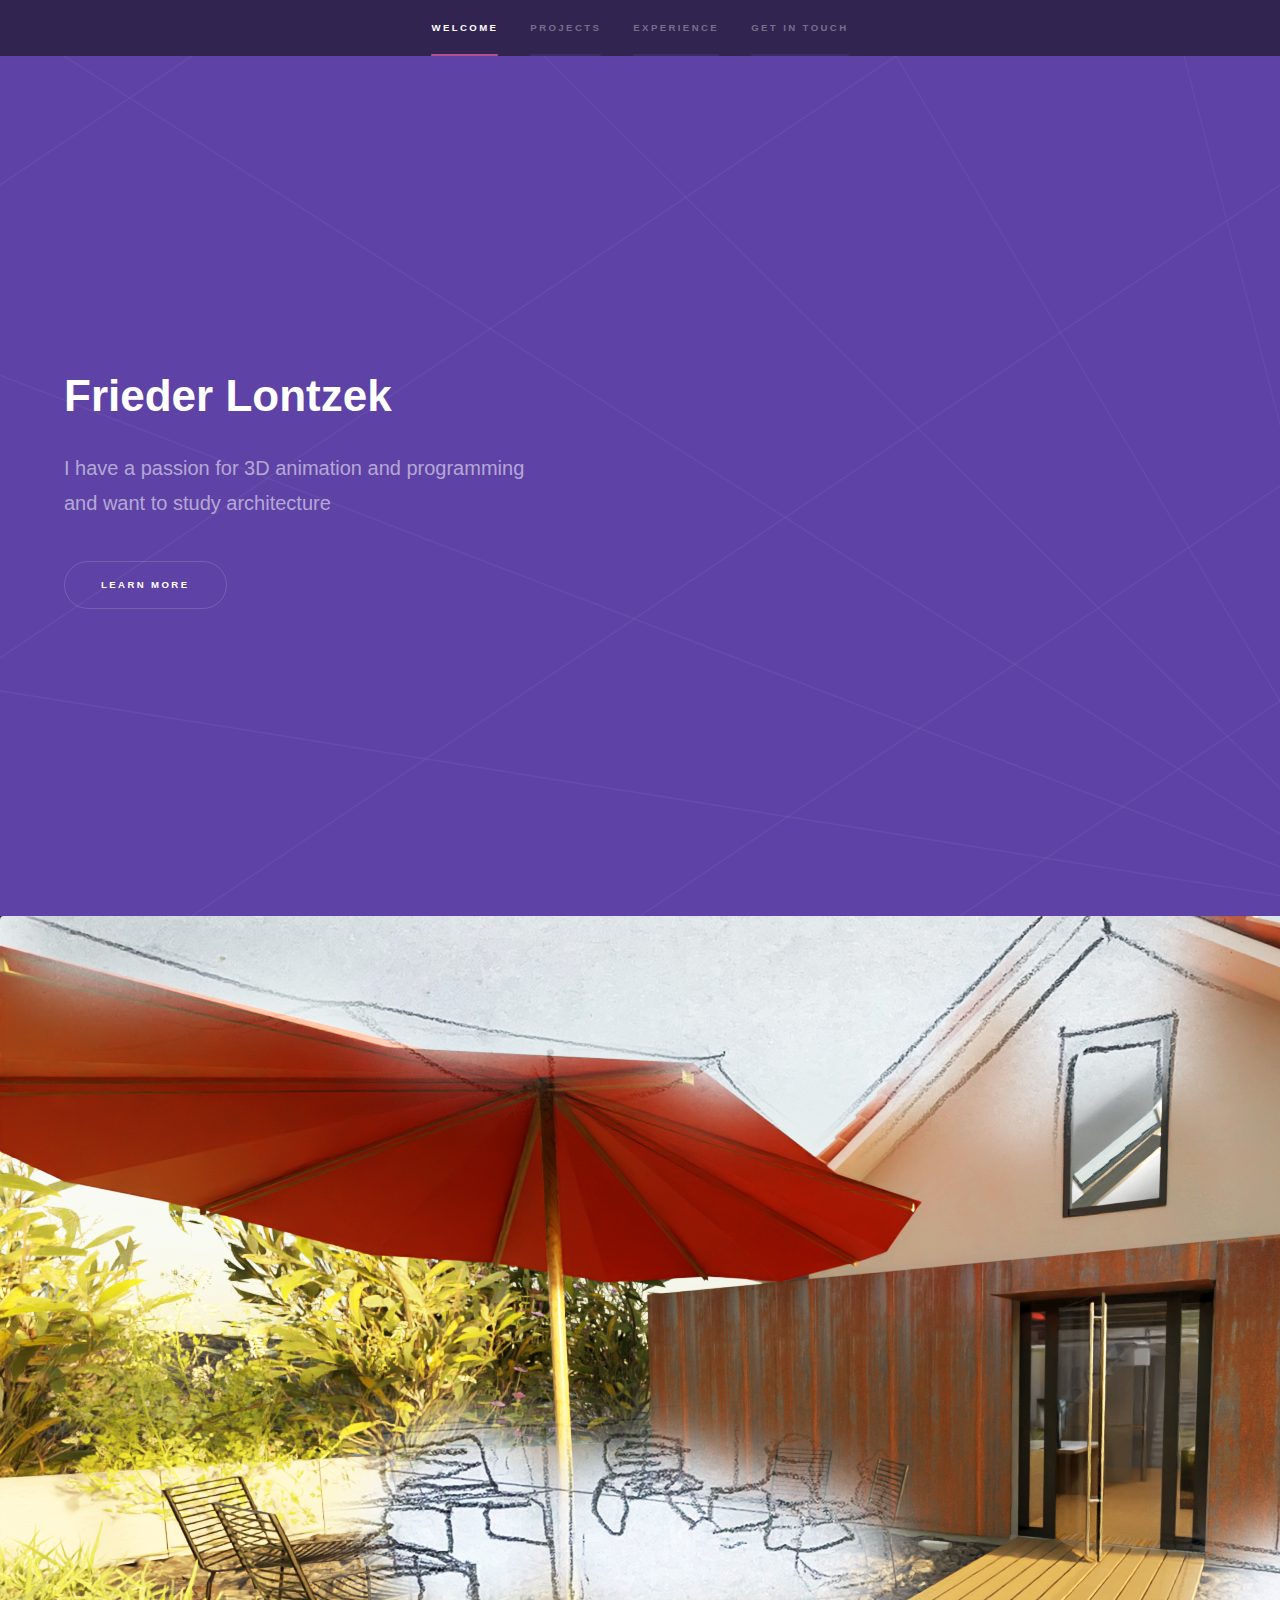
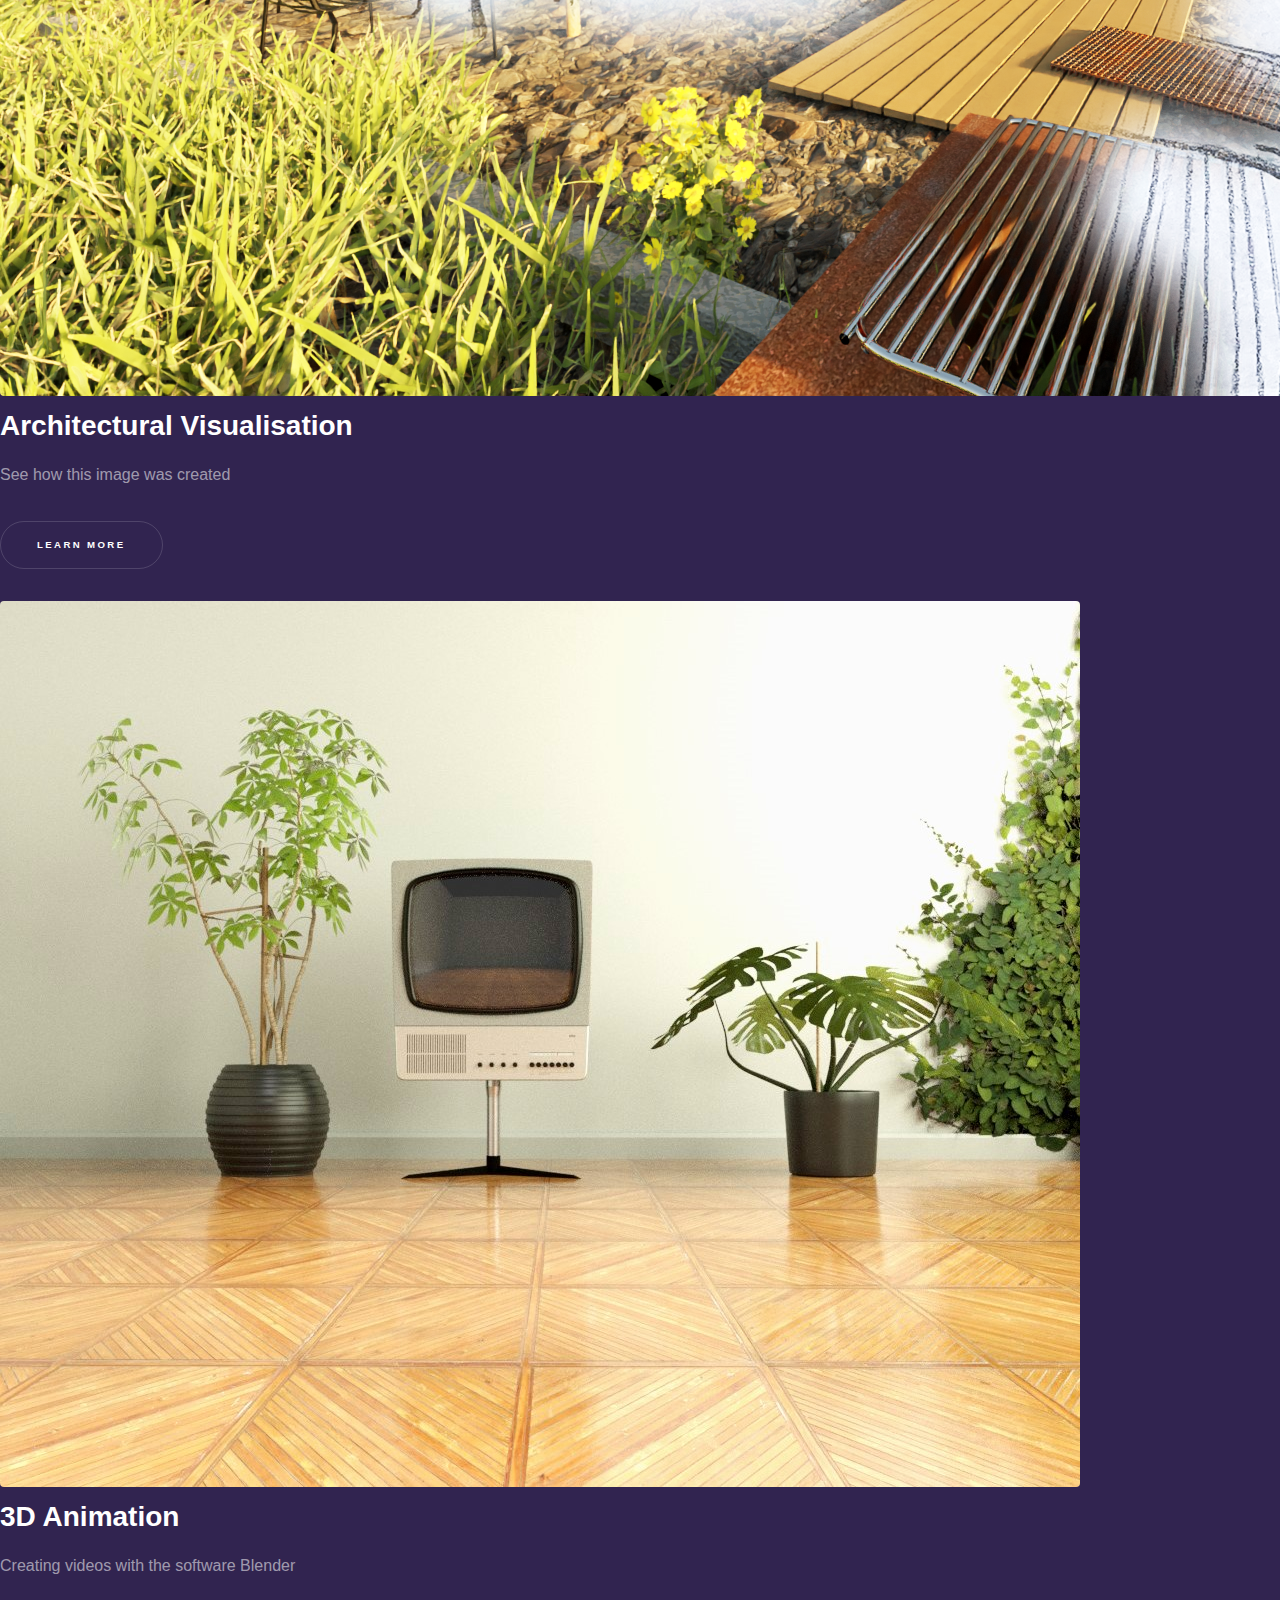
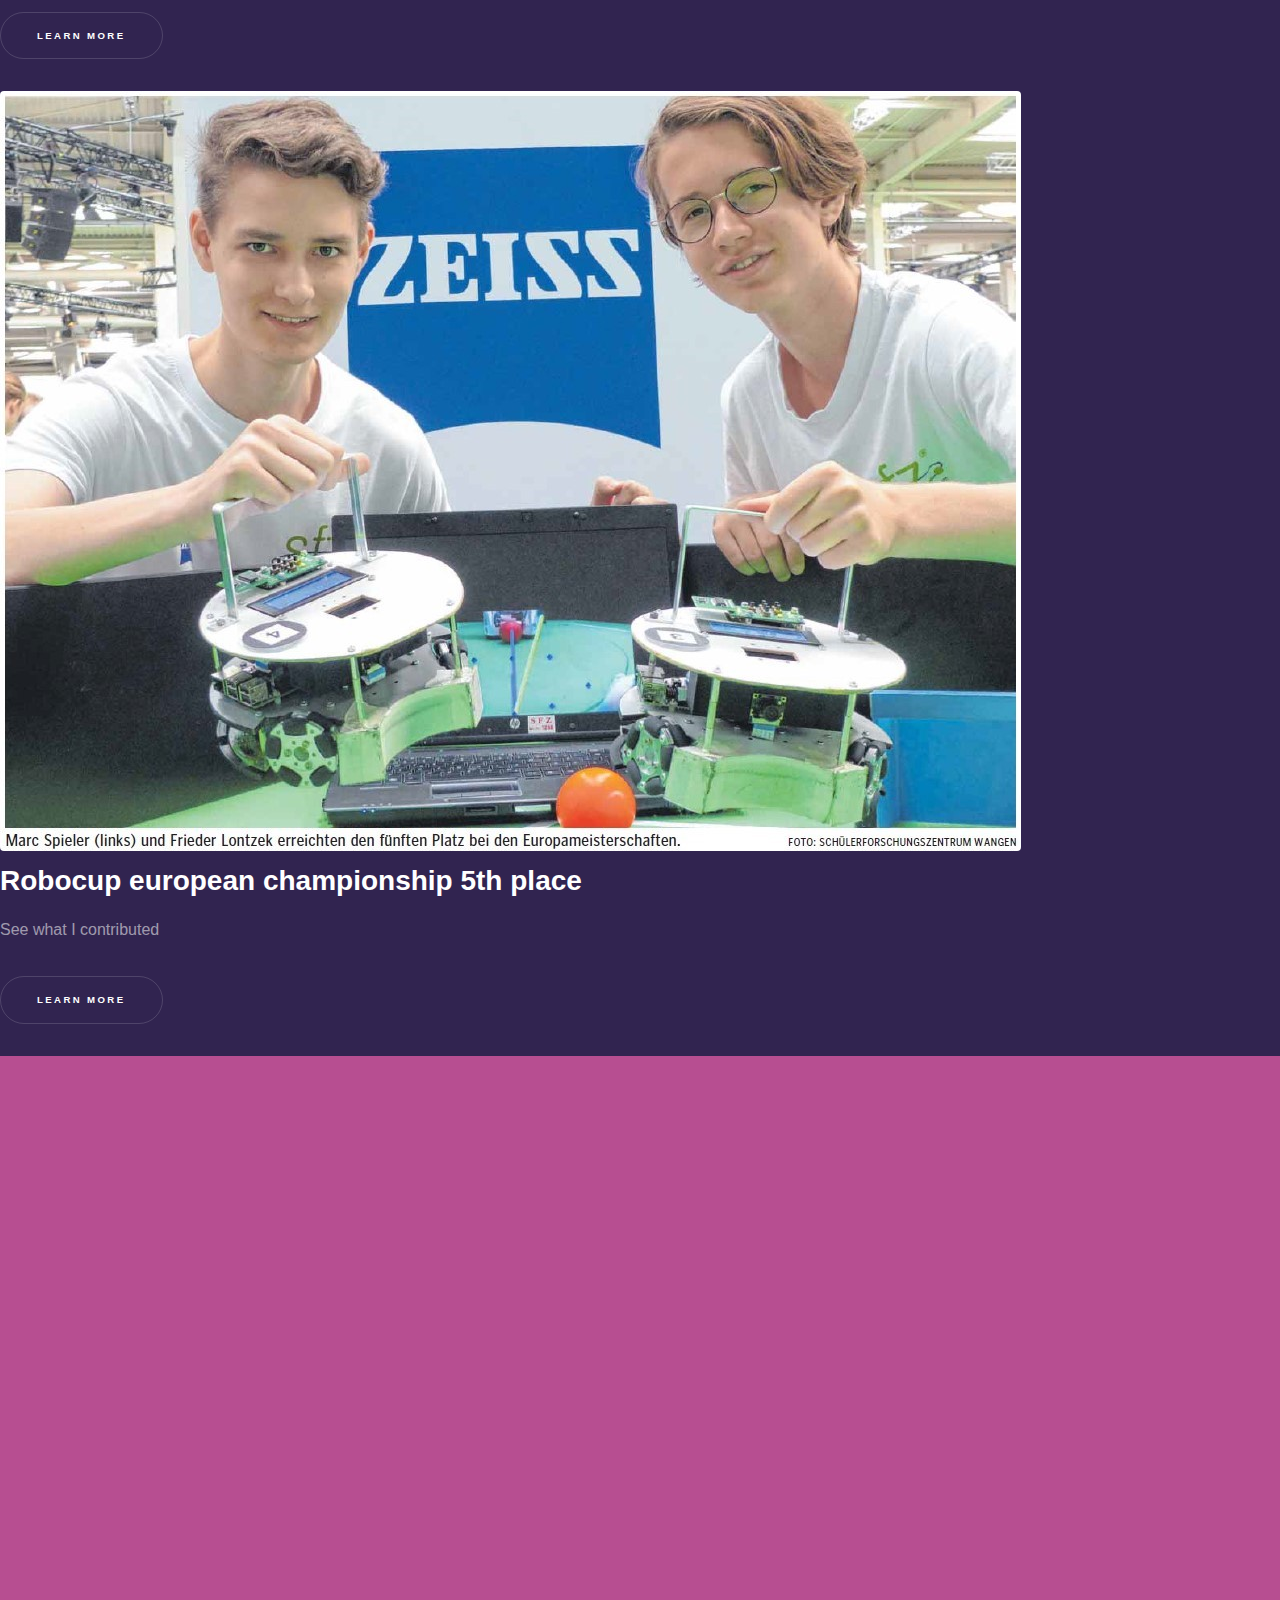
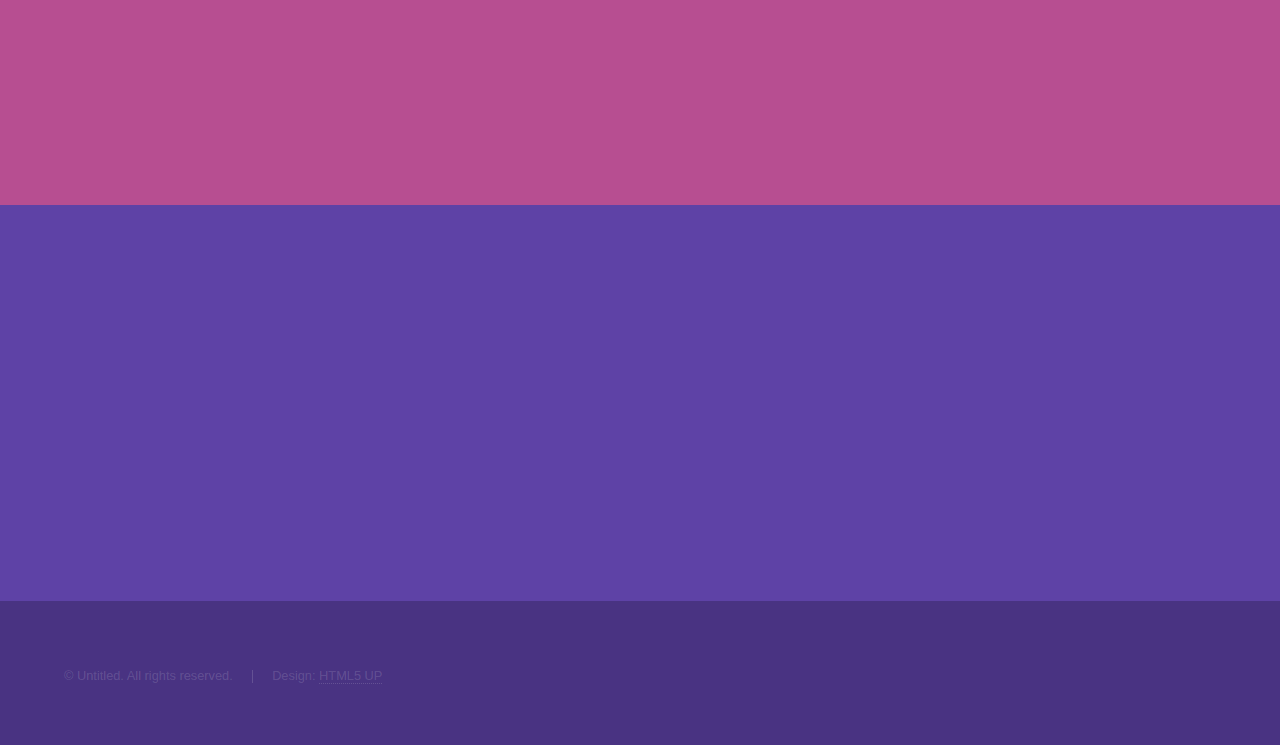
==== index.html @ fc8e68b9 "edit" ====
<!DOCTYPE HTML>
<!--
	Hyperspace by HTML5 UP
	html5up.net | @ajlkn
	Free for personal and commercial use under the CCA 3.0 license (html5up.net/license)
-->
<html>
	<head>
		<title>Frieder Lontzek</title>
		<meta charset="utf-8" />
		<meta name="viewport" content="width=device-width, initial-scale=1, user-scalable=no" />
		<link rel="icon" type="image/x-icon" href="/images/favicon.ico">
		<link rel="stylesheet" href="assets/css/main.css" />
		<noscript><link rel="stylesheet" href="assets/css/noscript.css" /></noscript>
	</head>
	<body class="is-preload">

		<!-- Sidebar -->
			<section id="sidebar">
				<div class="inner">
					<nav>
						<ul>
							<li><a href="#intro">Welcome</a></li>
							<li><a href="#one">Projects</a></li>
							<li><a href="#two">Experience</a></li>
							<li><a href="#three">Get in touch</a></li>
						</ul>
					</nav>
				</div>
			</section>

		<!-- Wrapper -->
			<div id="wrapper">

				<!-- Intro -->
					<section id="intro" class="wrapper style1 fullscreen fade-up">
						<div class="inner">
							<h1>Frieder Lontzek</h1>
							<p>I have a passion for 3D animation and programming<br/>
							and want to study architecture</p>
							<ul class="actions">
								<li><a href="#one" class="button scrolly">Learn more</a></li>
							</ul>
						</div>
					</section>

				<!-- One 
					<section id="one" class="wrapper style2 spotlights">
						<section>
							<a href="portfolioTU.html" class="image"><img src="images/pic19.jpg" alt="" data-position="center center" /></a>
							<div class="content">
								<div class="inner">
									<h2>TU Wien Portfolio</h2>
									<p>See what I put in my application</p>
									<ul class="actions">
										<li><a href="portfolioTU.html" class="button">Learn more</a></li>
									</ul>
								</div>
							</div>
						</section>
				-->

						<section>
							<a href="internship.html" class="image"><img src="images/pic07.png" alt="" data-position="center center" /></a>
							<div class="content">
								<div class="inner">
									<h2>Architectural Visualisation</h2>
									<p>See how this image was created</p>
									<ul class="actions">
										<li><a href="internship.html" class="button">Learn more</a></li>
									</ul>
								</div>
							</div>
						</section>
						<section>
							<a href="3Danimation.html" class="image"><img src="images/pic08.jpg" alt="" data-position="top center" /></a>
							<div class="content">
								<div class="inner">
									<h2>3D Animation</h2>
									<p>Creating videos with the software Blender</p>
									<ul class="actions">
										<li><a href="3Danimation.html" class="button">Learn more</a></li>
									</ul>
								</div>
							</div>
						</section>
						<section>
							<a href="noOS.html" class="image"><img src="images/pic15.jpg" alt="" data-position="25% 25%" /></a>
							<div class="content">
								<div class="inner">
									<h2>Robocup european championship 5th place</h2>
									<p>See what I contributed</p>
									<ul class="actions">
										<li><a href="noOS.html" class="button">Learn more</a></li>
									</ul>
								</div>
							</div>
						</section>
					</section>

				<!-- Two -->
					<section id="two" class="wrapper style3 fade-up">
						<div class="inner">
							<h2>Experience</h2>
							<p>See what other fields I have gained experience in:</p>
							<div class="features">
								<section>
									<span class="icon solid major fa-child"></span>
									<h3>Working with youth and children</h3>
									<p>FSJ at Jugendhaus Wangen</p>
								</section>
								<section>
									<span class="icon solid major fa-tshirt"></span>
									<h3>Giving a screenprinting workshop</h3>
									<p>FSJ at Jugendhaus Wangen</p>
								</section>
								<section>
									<span class="icon solid major fa-calendar-day"></span>
									<h3>Planning activities for youth and children</h3>
									<p>FSJ at Jugendhaus Wangen</p>
								</section>
								<section>
									<span class="icon solid major fa-pencil-ruler"></span>
									<h3>Making floorplans and cuts in Vectorworks CAD</h3>
									<p>Architekturbüro Herter&Krauss</p>
								</section>
								<section>
									<span class="icon solid major fa-cube"></span>
									<h3>Blender</h3>
									<p>self-employed</p>
								</section>
								<section>
									<span class="icon solid major fa-film"></span>
									<h3>Adobe Premiere Pro</h3>
									<p>self-employed</p>
								</section>
							</div>
							<!--
							<ul class="actions">
								<li><a href="generic.html" class="button">Learn more</a></li>
							</ul> -->
						</div>
					</section>

				<!-- Three -->
					<section id="three" class="wrapper style1 fade-up">
						<div class="inner">
							<h2>Get in touch</h2>
							<p>Feel free to contact me if you have any questions!</p>
							<div class="split style1">
								<section>
									<ul class="contact">
										
										<li>
											<h3>Email</h3>
											<a href="mailto:friederlontzek@gmail.com">friederlontzek@gmail.com</a>
										</li>
										
										<li>
											<h3>Social</h3>
											<ul class="icons">
												<li><a href="https://www.youtube.com/@3d.maniac" target="_blank" class="icon brands fa-youtube"><span class="label">Youtube</span></a></li>
												<li><a href="https://www.linkedin.com/in/frieder-lontzek-8428a0272/" target="_blank" class="icon brands fa-linkedin-in"><span class="label">LinkedIn</span></a></li>
											</ul>
										</li>
									</ul>
								</section>
							</div>
						</div>
					</section>

			</div>

		<!-- Footer -->
			<footer id="footer" class="wrapper style1-alt">
				<div class="inner">
					<ul class="menu">
						<li>&copy; Untitled. All rights reserved.</li><li>Design: <a href="http://html5up.net">HTML5 UP</a></li>
					</ul>
				</div>
			</footer>

		<!-- Scripts -->
			<script src="assets/js/jquery.min.js"></script>
			<script src="assets/js/jquery.scrollex.min.js"></script>
			<script src="assets/js/jquery.scrolly.min.js"></script>
			<script src="assets/js/browser.min.js"></script>
			<script src="assets/js/breakpoints.min.js"></script>
			<script src="assets/js/util.js"></script>
			<script src="assets/js/main.js"></script>

	</body>
</html>
---- assets/css/main.css ----
@import url(fontawesome-all.min.css);

/*
	Hyperspace by HTML5 UP
	html5up.net | @ajlkn
	Free for personal and commercial use under the CCA 3.0 license (html5up.net/license)
*/

html, body, div, span, applet, object,
iframe, h1, h2, h3, h4, h5, h6, p, blockquote,
pre, a, abbr, acronym, address, big, cite,
code, del, dfn, em, img, ins, kbd, q, s, samp,
small, strike, strong, sub, sup, tt, var, b,
u, i, center, dl, dt, dd, ol, ul, li, fieldset,
form, label, legend, table, caption, tbody,
tfoot, thead, tr, th, td, article, aside,
canvas, details, embed, figure, figcaption,
footer, header, hgroup, menu, nav, output, ruby,
section, summary, time, mark, audio, video {
	margin: 0;
	padding: 0;
	border: 0;
	font-size: 100%;
	font: inherit;
	vertical-align: baseline;}

article, aside, details, figcaption, figure,
footer, header, hgroup, menu, nav, section {
	display: block;}

body {
	line-height: 1;
}

ol, ul {
	list-style: none;
}

blockquote, q {
	quotes: none;
}

	blockquote:before, blockquote:after, q:before, q:after {
		content: '';
		content: none;
	}

table {
	border-collapse: collapse;
	border-spacing: 0;
}

body {
	-webkit-text-size-adjust: none;
}

mark {
	background-color: transparent;
	color: inherit;
}

input::-moz-focus-inner {
	border: 0;
	padding: 0;
}

input, select, textarea {
	-moz-appearance: none;
	-webkit-appearance: none;
	-ms-appearance: none;
	appearance: none;
}

/* Basic */

	@-ms-viewport {
		width: device-width;
	}

	body {
		-ms-overflow-style: scrollbar;
	}

	@media screen and (max-width: 480px) {

		html, body {
			min-width: 320px;
		}

	}

	html {
		box-sizing: border-box;
	}

	*, *:before, *:after {
		box-sizing: inherit;
	}

	body {
		background: #312450;
	}

		body.is-preload *, body.is-preload *:before, body.is-preload *:after {
			-moz-animation: none !important;
			-webkit-animation: none !important;
			-ms-animation: none !important;
			animation: none !important;
			-moz-transition: none !important;
			-webkit-transition: none !important;
			-ms-transition: none !important;
			transition: none !important;
		}

/* Type */

	body, input, select, textarea {
		color: rgba(255, 255, 255, 0.55);
		font-family: Arial, Helvetica, sans-serif;
		font-size: 16.5pt;
		font-weight: normal;
		line-height: 1.75;
	}

		@media screen and (max-width: 1680px) {

			body, input, select, textarea {
				font-size: 13pt;
			}

		}

		@media screen and (max-width: 1280px) {

			body, input, select, textarea {
				font-size: 12pt;
			}

		}

		@media screen and (max-width: 360px) {

			body, input, select, textarea {
				font-size: 11pt;
			}

		}

	a {
		-moz-transition: color 0.2s ease, border-bottom-color 0.2s ease;
		-webkit-transition: color 0.2s ease, border-bottom-color 0.2s ease;
		-ms-transition: color 0.2s ease, border-bottom-color 0.2s ease;
		transition: color 0.2s ease, border-bottom-color 0.2s ease;
		border-bottom: dotted 1px rgba(255, 255, 255, 0.35);
		color: inherit;
		text-decoration: none;
	}

		a:hover {
			border-bottom-color: transparent;
			color: #ffffff;
		}

	strong, b {
		color: #ffffff;
		font-weight: bold;
	}

	em, i {
		font-style: italic;
	}

	p {
		margin: 0 0 2em 0;
	}

	h1, h2, h3, h4, h5, h6 {
		color: #ffffff;
		font-weight: bold;
		line-height: 1.5;
		margin: 0 0 0.5em 0;
	}

		h1 a, h2 a, h3 a, h4 a, h5 a, h6 a {
			color: inherit;
			text-decoration: none;
		}

	h1 {
		font-size: 2.75em;
	}

		h1.major {
			margin: 0 0 1.3em 0;
			position: relative;
			padding-bottom: 0.35em;
		}
		h1.center {
			margin: 0 0 1.3em 0;
			position: relative;
			text-align: center;
			padding-bottom: 0.35em;
		}

			h1.major:after {
				background-image: -moz-linear-gradient(to right, #5e42a6, #b74e91);
				background-image: -webkit-linear-gradient(to right, #5e42a6, #b74e91);
				background-image: -ms-linear-gradient(to right, #5e42a6, #b74e91);
				background-image: linear-gradient(to right, #5e42a6, #b74e91);
				-moz-transition: max-width 0.2s ease;
				-webkit-transition: max-width 0.2s ease;
				-ms-transition: max-width 0.2s ease;
				transition: max-width 0.2s ease;
				border-radius: 0.2em;
				bottom: 0;
				content: '';
				height: 0.05em;
				position: absolute;
				right: 0;
				width: 100%;
			}
			h1.center:after {
				background-image: -moz-linear-gradient(to right, #5e42a6, #b74e91);
				background-image: -webkit-linear-gradient(to right, #5e42a6, #b74e91);
				background-image: -ms-linear-gradient(to right, #5e42a6, #b74e91);
				background-image: linear-gradient(to right, #5e42a6, #b74e91);
				-moz-transition: max-width 0.2s ease;
				-webkit-transition: max-width 0.2s ease;
				-ms-transition: max-width 0.2s ease;
				transition: max-width 0.2s ease;
				border-radius: 0.2em;
				bottom: 0;
				content: '';
				height: 0.05em;
				position: absolute;
				right: 0;
				width: 100%;
			}


	h2 {
		font-size: 1.75em;
	}

	h3 {
		font-size: 1.1em;
	}

	h4 {
		font-size: 1em;
	}

	h5 {
		font-size: 0.8em;
	}

	h6 {
		font-size: 0.6em;
	}

	@media screen and (max-width: 736px) {

		h1 {
			font-size: 2em;
		}

		h2 {
			font-size: 1.25em;
		}

		h3 {
			font-size: 1em;
		}

		h4 {
			font-size: 0.8em;
		}

		h5 {
			font-size: 0.6em;
		}

		h6 {
			font-size: 0.6em;
		}

	}

	sub {
		font-size: 0.8em;
		position: relative;
		top: 0.5em;
	}

	sup {
		font-size: 0.8em;
		position: relative;
		top: -0.5em;
	}

	blockquote {
		border-left: solid 4px rgba(255, 255, 255, 0.15);
		font-style: italic;
		margin: 0 0 2em 0;
		padding: 0.5em 0 0.5em 2em;
	}

	code {
		background: rgba(255, 255, 255, 0.05);
		border-radius: 0.25em;
		border: solid 1px rgba(255, 255, 255, 0.15);
		font-family: "Courier New", monospace;
		font-size: 0.9em;
		margin: 0 0.25em;
		padding: 0.25em 0.65em;
	}

	pre {
		-webkit-overflow-scrolling: touch;
		font-family: "Courier New", monospace;
		font-size: 0.9em;
		margin: 0 0 2em 0;
	}

		pre code {
			display: block;
			line-height: 1.75em;
			padding: 1em 1.5em;
			overflow-x: auto;
		}

	hr {
		border: 0;
		border-bottom: solid 1px rgba(255, 255, 255, 0.15);
		margin: 2em 0;
	}

		hr.major {
			margin: 3em 0;
		}

	.align-left {
		text-align: left;
	}

	.align-center {
		text-align: center;
	}

	.align-right {
		text-align: right;
	}

/* Row */

	.row {
		display: flex;
		flex-wrap: wrap;
		box-sizing: border-box;
		align-items: stretch;
	}

		.row > * {
			box-sizing: border-box;
		}

		.row.gtr-uniform > * > :last-child {
			margin-bottom: 0;
		}

		.row.aln-left {
			justify-content: flex-start;
		}

		.row.aln-center {
			justify-content: center;
		}

		.row.aln-right {
			justify-content: flex-end;
		}

		.row.aln-top {
			align-items: flex-start;
		}

		.row.aln-middle {
			align-items: center;
		}

		.row.aln-bottom {
			align-items: flex-end;
		}

		.row > .imp {
			order: -1;
		}

		.row > .col-1 {
			width: 8.33333%;
		}

		.row > .off-1 {
			margin-left: 8.33333%;
		}

		.row > .col-2 {
			width: 16.66667%;
		}

		.row > .off-2 {
			margin-left: 16.66667%;
		}

		.row > .col-3 {
			width: 25%;
		}

		.row > .off-3 {
			margin-left: 25%;
		}

		.row > .col-4 {
			width: 33.33333%;
		}

		.row > .off-4 {
			margin-left: 33.33333%;
		}

		.row > .col-5 {
			width: 41.66667%;
		}

		.row > .off-5 {
			margin-left: 41.66667%;
		}

		.row > .col-6 {
			width: 50%;
		}

		.row > .off-6 {
			margin-left: 50%;
		}

		.row > .col-7 {
			width: 58.33333%;
		}

		.row > .off-7 {
			margin-left: 58.33333%;
		}

		.row > .col-8 {
			width: 66.66667%;
		}

		.row > .off-8 {
			margin-left: 66.66667%;
		}

		.row > .col-9 {
			width: 75%;
		}

		.row > .off-9 {
			margin-left: 75%;
		}

		.row > .col-10 {
			width: 83.33333%;
		}

		.row > .off-10 {
			margin-left: 83.33333%;
		}

		.row > .col-11 {
			width: 91.66667%;
		}

		.row > .off-11 {
			margin-left: 91.66667%;
		}

		.row > .col-12 {
			width: 100%;
		}

		.row > .off-12 {
			margin-left: 100%;
		}

		.row.gtr-0 {
			margin-top: 0;
			margin-left: 0em;
		}

			.row.gtr-0 > * {
				padding: 0 0 0 0em;
			}

			.row.gtr-0.gtr-uniform {
				margin-top: 0em;
			}

				.row.gtr-0.gtr-uniform > * {
					padding-top: 0em;
				}

		.row.gtr-25 {
			margin-top: 0;
			margin-left: -0.375em;
		}

			.row.gtr-25 > * {
				padding: 0 0 0 0.375em;
			}

			.row.gtr-25.gtr-uniform {
				margin-top: -0.375em;
			}

				.row.gtr-25.gtr-uniform > * {
					padding-top: 0.375em;
				}

		.row.gtr-50 {
			margin-top: 0;
			margin-left: -0.75em;
		}

			.row.gtr-50 > * {
				padding: 0 0 0 0.75em;
			}

			.row.gtr-50.gtr-uniform {
				margin-top: -0.75em;
			}

				.row.gtr-50.gtr-uniform > * {
					padding-top: 0.75em;
				}

		.row {
			margin-top: 0;
			margin-left: -1.5em;
		}

			.row > * {
				padding: 0 0 0 1.5em;
			}

			.row.gtr-uniform {
				margin-top: -1.5em;
			}

				.row.gtr-uniform > * {
					padding-top: 1.5em;
				}

		.row.gtr-150 {
			margin-top: 0;
			margin-left: -2.25em;
		}

			.row.gtr-150 > * {
				padding: 0 0 0 2.25em;
			}

			.row.gtr-150.gtr-uniform {
				margin-top: -2.25em;
			}

				.row.gtr-150.gtr-uniform > * {
					padding-top: 2.25em;
				}

		.row.gtr-200 {
			margin-top: 0;
			margin-left: -3em;
		}

			.row.gtr-200 > * {
				padding: 0 0 0 3em;
			}

			.row.gtr-200.gtr-uniform {
				margin-top: -3em;
			}

				.row.gtr-200.gtr-uniform > * {
					padding-top: 3em;
				}

		@media screen and (max-width: 1680px) {

			.row {
				display: flex;
				flex-wrap: wrap;
				box-sizing: border-box;
				align-items: stretch;
			}

				.row > * {
					box-sizing: border-box;
				}

				.row.gtr-uniform > * > :last-child {
					margin-bottom: 0;
				}

				.row.aln-left {
					justify-content: flex-start;
				}

				.row.aln-center {
					justify-content: center;
				}

				.row.aln-right {
					justify-content: flex-end;
				}

				.row.aln-top {
					align-items: flex-start;
				}

				.row.aln-middle {
					align-items: center;
				}

				.row.aln-bottom {
					align-items: flex-end;
				}

				.row > .imp-xlarge {
					order: -1;
				}

				.row > .col-1-xlarge {
					width: 8.33333%;
				}

				.row > .off-1-xlarge {
					margin-left: 8.33333%;
				}

				.row > .col-2-xlarge {
					width: 16.66667%;
				}

				.row > .off-2-xlarge {
					margin-left: 16.66667%;
				}

				.row > .col-3-xlarge {
					width: 25%;
				}

				.row > .off-3-xlarge {
					margin-left: 25%;
				}

				.row > .col-4-xlarge {
					width: 33.33333%;
				}

				.row > .off-4-xlarge {
					margin-left: 33.33333%;
				}

				.row > .col-5-xlarge {
					width: 41.66667%;
				}

				.row > .off-5-xlarge {
					margin-left: 41.66667%;
				}

				.row > .col-6-xlarge {
					width: 50%;
				}

				.row > .off-6-xlarge {
					margin-left: 50%;
				}

				.row > .col-7-xlarge {
					width: 58.33333%;
				}

				.row > .off-7-xlarge {
					margin-left: 58.33333%;
				}

				.row > .col-8-xlarge {
					width: 66.66667%;
				}

				.row > .off-8-xlarge {
					margin-left: 66.66667%;
				}

				.row > .col-9-xlarge {
					width: 75%;
				}

				.row > .off-9-xlarge {
					margin-left: 75%;
				}

				.row > .col-10-xlarge {
					width: 83.33333%;
				}

				.row > .off-10-xlarge {
					margin-left: 83.33333%;
				}

				.row > .col-11-xlarge {
					width: 91.66667%;
				}

				.row > .off-11-xlarge {
					margin-left: 91.66667%;
				}

				.row > .col-12-xlarge {
					width: 100%;
				}

				.row > .off-12-xlarge {
					margin-left: 100%;
				}

				.row.gtr-0 {
					margin-top: 0;
					margin-left: 0em;
				}

					.row.gtr-0 > * {
						padding: 0 0 0 0em;
					}

					.row.gtr-0.gtr-uniform {
						margin-top: 0em;
					}

						.row.gtr-0.gtr-uniform > * {
							padding-top: 0em;
						}

				.row.gtr-25 {
					margin-top: 0;
					margin-left: -0.375em;
				}

					.row.gtr-25 > * {
						padding: 0 0 0 0.375em;
					}

					.row.gtr-25.gtr-uniform {
						margin-top: -0.375em;
					}

						.row.gtr-25.gtr-uniform > * {
							padding-top: 0.375em;
						}

				.row.gtr-50 {
					margin-top: 0;
					margin-left: -0.75em;
				}

					.row.gtr-50 > * {
						padding: 0 0 0 0.75em;
					}

					.row.gtr-50.gtr-uniform {
						margin-top: -0.75em;
					}

						.row.gtr-50.gtr-uniform > * {
							padding-top: 0.75em;
						}

				.row {
					margin-top: 0;
					margin-left: -1.5em;
				}

					.row > * {
						padding: 0 0 0 1.5em;
					}

					.row.gtr-uniform {
						margin-top: -1.5em;
					}

						.row.gtr-uniform > * {
							padding-top: 1.5em;
						}

				.row.gtr-150 {
					margin-top: 0;
					margin-left: -2.25em;
				}

					.row.gtr-150 > * {
						padding: 0 0 0 2.25em;
					}

					.row.gtr-150.gtr-uniform {
						margin-top: -2.25em;
					}

						.row.gtr-150.gtr-uniform > * {
							padding-top: 2.25em;
						}

				.row.gtr-200 {
					margin-top: 0;
					margin-left: -3em;
				}

					.row.gtr-200 > * {
						padding: 0 0 0 3em;
					}

					.row.gtr-200.gtr-uniform {
						margin-top: -3em;
					}

						.row.gtr-200.gtr-uniform > * {
							padding-top: 3em;
						}

		}

		@media screen and (max-width: 1280px) {

			.row {
				display: flex;
				flex-wrap: wrap;
				box-sizing: border-box;
				align-items: stretch;
			}

				.row > * {
					box-sizing: border-box;
				}

				.row.gtr-uniform > * > :last-child {
					margin-bottom: 0;
				}

				.row.aln-left {
					justify-content: flex-start;
				}

				.row.aln-center {
					justify-content: center;
				}

				.row.aln-right {
					justify-content: flex-end;
				}

				.row.aln-top {
					align-items: flex-start;
				}

				.row.aln-middle {
					align-items: center;
				}

				.row.aln-bottom {
					align-items: flex-end;
				}

				.row > .imp-large {
					order: -1;
				}

				.row > .col-1-large {
					width: 8.33333%;
				}

				.row > .off-1-large {
					margin-left: 8.33333%;
				}

				.row > .col-2-large {
					width: 16.66667%;
				}

				.row > .off-2-large {
					margin-left: 16.66667%;
				}

				.row > .col-3-large {
					width: 25%;
				}

				.row > .off-3-large {
					margin-left: 25%;
				}

				.row > .col-4-large {
					width: 33.33333%;
				}

				.row > .off-4-large {
					margin-left: 33.33333%;
				}

				.row > .col-5-large {
					width: 41.66667%;
				}

				.row > .off-5-large {
					margin-left: 41.66667%;
				}

				.row > .col-6-large {
					width: 50%;
				}

				.row > .off-6-large {
					margin-left: 50%;
				}

				.row > .col-7-large {
					width: 58.33333%;
				}

				.row > .off-7-large {
					margin-left: 58.33333%;
				}

				.row > .col-8-large {
					width: 66.66667%;
				}

				.row > .off-8-large {
					margin-left: 66.66667%;
				}

				.row > .col-9-large {
					width: 75%;
				}

				.row > .off-9-large {
					margin-left: 75%;
				}

				.row > .col-10-large {
					width: 83.33333%;
				}

				.row > .off-10-large {
					margin-left: 83.33333%;
				}

				.row > .col-11-large {
					width: 91.66667%;
				}

				.row > .off-11-large {
					margin-left: 91.66667%;
				}

				.row > .col-12-large {
					width: 100%;
				}

				.row > .off-12-large {
					margin-left: 100%;
				}

				.row.gtr-0 {
					margin-top: 0;
					margin-left: 0em;
				}

					.row.gtr-0 > * {
						padding: 0 0 0 0em;
					}

					.row.gtr-0.gtr-uniform {
						margin-top: 0em;
					}

						.row.gtr-0.gtr-uniform > * {
							padding-top: 0em;
						}

				.row.gtr-25 {
					margin-top: 0;
					margin-left: -0.375em;
				}

					.row.gtr-25 > * {
						padding: 0 0 0 0.375em;
					}

					.row.gtr-25.gtr-uniform {
						margin-top: -0.375em;
					}

						.row.gtr-25.gtr-uniform > * {
							padding-top: 0.375em;
						}

				.row.gtr-50 {
					margin-top: 0;
					margin-left: -0.75em;
				}

					.row.gtr-50 > * {
						padding: 0 0 0 0.75em;
					}

					.row.gtr-50.gtr-uniform {
						margin-top: -0.75em;
					}

						.row.gtr-50.gtr-uniform > * {
							padding-top: 0.75em;
						}

				.row {
					margin-top: 0;
					margin-left: -1.5em;
				}

					.row > * {
						padding: 0 0 0 1.5em;
					}

					.row.gtr-uniform {
						margin-top: -1.5em;
					}

						.row.gtr-uniform > * {
							padding-top: 1.5em;
						}

				.row.gtr-150 {
					margin-top: 0;
					margin-left: -2.25em;
				}

					.row.gtr-150 > * {
						padding: 0 0 0 2.25em;
					}

					.row.gtr-150.gtr-uniform {
						margin-top: -2.25em;
					}

						.row.gtr-150.gtr-uniform > * {
							padding-top: 2.25em;
						}

				.row.gtr-200 {
					margin-top: 0;
					margin-left: -3em;
				}

					.row.gtr-200 > * {
						padding: 0 0 0 3em;
					}

					.row.gtr-200.gtr-uniform {
						margin-top: -3em;
					}

						.row.gtr-200.gtr-uniform > * {
							padding-top: 3em;
						}

		}

		@media screen and (max-width: 980px) {

			.row {
				display: flex;
				flex-wrap: wrap;
				box-sizing: border-box;
				align-items: stretch;
			}

				.row > * {
					box-sizing: border-box;
				}

				.row.gtr-uniform > * > :last-child {
					margin-bottom: 0;
				}

				.row.aln-left {
					justify-content: flex-start;
				}

				.row.aln-center {
					justify-content: center;
				}

				.row.aln-right {
					justify-content: flex-end;
				}

				.row.aln-top {
					align-items: flex-start;
				}

				.row.aln-middle {
					align-items: center;
				}

				.row.aln-bottom {
					align-items: flex-end;
				}

				.row > .imp-medium {
					order: -1;
				}

				.row > .col-1-medium {
					width: 8.33333%;
				}

				.row > .off-1-medium {
					margin-left: 8.33333%;
				}

				.row > .col-2-medium {
					width: 16.66667%;
				}

				.row > .off-2-medium {
					margin-left: 16.66667%;
				}

				.row > .col-3-medium {
					width: 25%;
				}

				.row > .off-3-medium {
					margin-left: 25%;
				}

				.row > .col-4-medium {
					width: 33.33333%;
				}

				.row > .off-4-medium {
					margin-left: 33.33333%;
				}

				.row > .col-5-medium {
					width: 41.66667%;
				}

				.row > .off-5-medium {
					margin-left: 41.66667%;
				}

				.row > .col-6-medium {
					width: 50%;
				}

				.row > .off-6-medium {
					margin-left: 50%;
				}

				.row > .col-7-medium {
					width: 58.33333%;
				}

				.row > .off-7-medium {
					margin-left: 58.33333%;
				}

				.row > .col-8-medium {
					width: 66.66667%;
				}

				.row > .off-8-medium {
					margin-left: 66.66667%;
				}

				.row > .col-9-medium {
					width: 75%;
				}

				.row > .off-9-medium {
					margin-left: 75%;
				}

				.row > .col-10-medium {
					width: 83.33333%;
				}

				.row > .off-10-medium {
					margin-left: 83.33333%;
				}

				.row > .col-11-medium {
					width: 91.66667%;
				}

				.row > .off-11-medium {
					margin-left: 91.66667%;
				}

				.row > .col-12-medium {
					width: 100%;
				}

				.row > .off-12-medium {
					margin-left: 100%;
				}

				.row.gtr-0 {
					margin-top: 0;
					margin-left: 0em;
				}

					.row.gtr-0 > * {
						padding: 0 0 0 0em;
					}

					.row.gtr-0.gtr-uniform {
						margin-top: 0em;
					}

						.row.gtr-0.gtr-uniform > * {
							padding-top: 0em;
						}

				.row.gtr-25 {
					margin-top: 0;
					margin-left: -0.375em;
				}

					.row.gtr-25 > * {
						padding: 0 0 0 0.375em;
					}

					.row.gtr-25.gtr-uniform {
						margin-top: -0.375em;
					}

						.row.gtr-25.gtr-uniform > * {
							padding-top: 0.375em;
						}

				.row.gtr-50 {
					margin-top: 0;
					margin-left: -0.75em;
				}

					.row.gtr-50 > * {
						padding: 0 0 0 0.75em;
					}

					.row.gtr-50.gtr-uniform {
						margin-top: -0.75em;
					}

						.row.gtr-50.gtr-uniform > * {
							padding-top: 0.75em;
						}

				.row {
					margin-top: 0;
					margin-left: -1.5em;
				}

					.row > * {
						padding: 0 0 0 1.5em;
					}

					.row.gtr-uniform {
						margin-top: -1.5em;
					}

						.row.gtr-uniform > * {
							padding-top: 1.5em;
						}

				.row.gtr-150 {
					margin-top: 0;
					margin-left: -2.25em;
				}

					.row.gtr-150 > * {
						padding: 0 0 0 2.25em;
					}

					.row.gtr-150.gtr-uniform {
						margin-top: -2.25em;
					}

						.row.gtr-150.gtr-uniform > * {
							padding-top: 2.25em;
						}

				.row.gtr-200 {
					margin-top: 0;
					margin-left: -3em;
				}

					.row.gtr-200 > * {
						padding: 0 0 0 3em;
					}

					.row.gtr-200.gtr-uniform {
						margin-top: -3em;
					}

						.row.gtr-200.gtr-uniform > * {
							padding-top: 3em;
						}

		}

		@media screen and (max-width: 736px) {

			.row {
				display: flex;
				flex-wrap: wrap;
				box-sizing: border-box;
				align-items: stretch;
			}

				.row > * {
					box-sizing: border-box;
				}

				.row.gtr-uniform > * > :last-child {
					margin-bottom: 0;
				}

				.row.aln-left {
					justify-content: flex-start;
				}

				.row.aln-center {
					justify-content: center;
				}

				.row.aln-right {
					justify-content: flex-end;
				}

				.row.aln-top {
					align-items: flex-start;
				}

				.row.aln-middle {
					align-items: center;
				}

				.row.aln-bottom {
					align-items: flex-end;
				}

				.row > .imp-small {
					order: -1;
				}

				.row > .col-1-small {
					width: 8.33333%;
				}

				.row > .off-1-small {
					margin-left: 8.33333%;
				}

				.row > .col-2-small {
					width: 16.66667%;
				}

				.row > .off-2-small {
					margin-left: 16.66667%;
				}

				.row > .col-3-small {
					width: 25%;
				}

				.row > .off-3-small {
					margin-left: 25%;
				}

				.row > .col-4-small {
					width: 33.33333%;
				}

				.row > .off-4-small {
					margin-left: 33.33333%;
				}

				.row > .col-5-small {
					width: 41.66667%;
				}

				.row > .off-5-small {
					margin-left: 41.66667%;
				}

				.row > .col-6-small {
					width: 50%;
				}

				.row > .off-6-small {
					margin-left: 50%;
				}

				.row > .col-7-small {
					width: 58.33333%;
				}

				.row > .off-7-small {
					margin-left: 58.33333%;
				}

				.row > .col-8-small {
					width: 66.66667%;
				}

				.row > .off-8-small {
					margin-left: 66.66667%;
				}

				.row > .col-9-small {
					width: 75%;
				}

				.row > .off-9-small {
					margin-left: 75%;
				}

				.row > .col-10-small {
					width: 83.33333%;
				}

				.row > .off-10-small {
					margin-left: 83.33333%;
				}

				.row > .col-11-small {
					width: 91.66667%;
				}

				.row > .off-11-small {
					margin-left: 91.66667%;
				}

				.row > .col-12-small {
					width: 100%;
				}

				.row > .off-12-small {
					margin-left: 100%;
				}

				.row.gtr-0 {
					margin-top: 0;
					margin-left: 0em;
				}

					.row.gtr-0 > * {
						padding: 0 0 0 0em;
					}

					.row.gtr-0.gtr-uniform {
						margin-top: 0em;
					}

						.row.gtr-0.gtr-uniform > * {
							padding-top: 0em;
						}

				.row.gtr-25 {
					margin-top: 0;
					margin-left: -0.375em;
				}

					.row.gtr-25 > * {
						padding: 0 0 0 0.375em;
					}

					.row.gtr-25.gtr-uniform {
						margin-top: -0.375em;
					}

						.row.gtr-25.gtr-uniform > * {
							padding-top: 0.375em;
						}

				.row.gtr-50 {
					margin-top: 0;
					margin-left: -0.75em;
				}

					.row.gtr-50 > * {
						padding: 0 0 0 0.75em;
					}

					.row.gtr-50.gtr-uniform {
						margin-top: -0.75em;
					}

						.row.gtr-50.gtr-uniform > * {
							padding-top: 0.75em;
						}

				.row {
					margin-top: 0;
					margin-left: -1.5em;
				}

					.row > * {
						padding: 0 0 0 1.5em;
					}

					.row.gtr-uniform {
						margin-top: -1.5em;
					}

						.row.gtr-uniform > * {
							padding-top: 1.5em;
						}

				.row.gtr-150 {
					margin-top: 0;
					margin-left: -2.25em;
				}

					.row.gtr-150 > * {
						padding: 0 0 0 2.25em;
					}

					.row.gtr-150.gtr-uniform {
						margin-top: -2.25em;
					}

						.row.gtr-150.gtr-uniform > * {
							padding-top: 2.25em;
						}

				.row.gtr-200 {
					margin-top: 0;
					margin-left: -3em;
				}

					.row.gtr-200 > * {
						padding: 0 0 0 3em;
					}

					.row.gtr-200.gtr-uniform {
						margin-top: -3em;
					}

						.row.gtr-200.gtr-uniform > * {
							padding-top: 3em;
						}

		}

		@media screen and (max-width: 480px) {

			.row {
				display: flex;
				flex-wrap: wrap;
				box-sizing: border-box;
				align-items: stretch;
			}

				.row > * {
					box-sizing: border-box;
				}

				.row.gtr-uniform > * > :last-child {
					margin-bottom: 0;
				}

				.row.aln-left {
					justify-content: flex-start;
				}

				.row.aln-center {
					justify-content: center;
				}

				.row.aln-right {
					justify-content: flex-end;
				}

				.row.aln-top {
					align-items: flex-start;
				}

				.row.aln-middle {
					align-items: center;
				}

				.row.aln-bottom {
					align-items: flex-end;
				}

				.row > .imp-xsmall {
					order: -1;
				}

				.row > .col-1-xsmall {
					width: 8.33333%;
				}

				.row > .off-1-xsmall {
					margin-left: 8.33333%;
				}

				.row > .col-2-xsmall {
					width: 16.66667%;
				}

				.row > .off-2-xsmall {
					margin-left: 16.66667%;
				}

				.row > .col-3-xsmall {
					width: 25%;
				}

				.row > .off-3-xsmall {
					margin-left: 25%;
				}

				.row > .col-4-xsmall {
					width: 33.33333%;
				}

				.row > .off-4-xsmall {
					margin-left: 33.33333%;
				}

				.row > .col-5-xsmall {
					width: 41.66667%;
				}

				.row > .off-5-xsmall {
					margin-left: 41.66667%;
				}

				.row > .col-6-xsmall {
					width: 50%;
				}

				.row > .off-6-xsmall {
					margin-left: 50%;
				}

				.row > .col-7-xsmall {
					width: 58.33333%;
				}

				.row > .off-7-xsmall {
					margin-left: 58.33333%;
				}

				.row > .col-8-xsmall {
					width: 66.66667%;
				}

				.row > .off-8-xsmall {
					margin-left: 66.66667%;
				}

				.row > .col-9-xsmall {
					width: 75%;
				}

				.row > .off-9-xsmall {
					margin-left: 75%;
				}

				.row > .col-10-xsmall {
					width: 83.33333%;
				}

				.row > .off-10-xsmall {
					margin-left: 83.33333%;
				}

				.row > .col-11-xsmall {
					width: 91.66667%;
				}

				.row > .off-11-xsmall {
					margin-left: 91.66667%;
				}

				.row > .col-12-xsmall {
					width: 100%;
				}

				.row > .off-12-xsmall {
					margin-left: 100%;
				}

				.row.gtr-0 {
					margin-top: 0;
					margin-left: 0em;
				}

					.row.gtr-0 > * {
						padding: 0 0 0 0em;
					}

					.row.gtr-0.gtr-uniform {
						margin-top: 0em;
					}

						.row.gtr-0.gtr-uniform > * {
							padding-top: 0em;
						}

				.row.gtr-25 {
					margin-top: 0;
					margin-left: -0.375em;
				}

					.row.gtr-25 > * {
						padding: 0 0 0 0.375em;
					}

					.row.gtr-25.gtr-uniform {
						margin-top: -0.375em;
					}

						.row.gtr-25.gtr-uniform > * {
							padding-top: 0.375em;
						}

				.row.gtr-50 {
					margin-top: 0;
					margin-left: -0.75em;
				}

					.row.gtr-50 > * {
						padding: 0 0 0 0.75em;
					}

					.row.gtr-50.gtr-uniform {
						margin-top: -0.75em;
					}

						.row.gtr-50.gtr-uniform > * {
							padding-top: 0.75em;
						}

				.row {
					margin-top: 0;
					margin-left: -1.5em;
				}

					.row > * {
						padding: 0 0 0 1.5em;
					}

					.row.gtr-uniform {
						margin-top: -1.5em;
					}

						.row.gtr-uniform > * {
							padding-top: 1.5em;
						}

				.row.gtr-150 {
					margin-top: 0;
					margin-left: -2.25em;
				}

					.row.gtr-150 > * {
						padding: 0 0 0 2.25em;
					}

					.row.gtr-150.gtr-uniform {
						margin-top: -2.25em;
					}

						.row.gtr-150.gtr-uniform > * {
							padding-top: 2.25em;
						}

				.row.gtr-200 {
					margin-top: 0;
					margin-left: -3em;
				}

					.row.gtr-200 > * {
						padding: 0 0 0 3em;
					}

					.row.gtr-200.gtr-uniform {
						margin-top: -3em;
					}

						.row.gtr-200.gtr-uniform > * {
							padding-top: 3em;
						}

		}

/* Box */

	.box {
		border-radius: 0.25em;
		border: solid 1px rgba(255, 255, 255, 0.15);
		margin-bottom: 2em;
		padding: 1.5em;
	}

		.box > :last-child,
		.box > :last-child > :last-child,
		.box > :last-child > :last-child > :last-child {
			margin-bottom: 0;
		}

		.box.alt {
			border: 0;
			border-radius: 0;
			padding: 0;
		}

/* Button */

	input[type="submit"],
	input[type="reset"],
	input[type="button"],
	button,
	.button {
		-moz-appearance: none;
		-webkit-appearance: none;
		-ms-appearance: none;
		appearance: none;
		-moz-transition: border-color 0.2s ease;
		-webkit-transition: border-color 0.2s ease;
		-ms-transition: border-color 0.2s ease;
		transition: border-color 0.2s ease;
		background-color: transparent;
		border: solid 1px !important;
		border-color: rgba(255, 255, 255, 0.15) !important;
		border-radius: 3em;
		color: #ffffff !important;
		cursor: pointer;
		display: inline-block;
		font-size: 0.6em;
		font-weight: bold;
		height: calc(4.75em + 2px);
		letter-spacing: 0.25em;
		line-height: 4.75em;
		outline: 0;
		padding: 0 3.75em;
		position: relative;
		text-align: center;
		text-decoration: none;
		text-transform: uppercase;
		white-space: nowrap;
	}

		input[type="submit"]:after,
		input[type="reset"]:after,
		input[type="button"]:after,
		button:after,
		.button:after {
			-moz-transform: scale(0.25);
			-webkit-transform: scale(0.25);
			-ms-transform: scale(0.25);
			transform: scale(0.25);
			pointer-events: none;
			-moz-transition: opacity 0.2s ease, -moz-transform 0.2s ease;
			-webkit-transition: opacity 0.2s ease, -webkit-transform 0.2s ease;
			-ms-transition: opacity 0.2s ease, -ms-transform 0.2s ease;
			transition: opacity 0.2s ease, transform 0.2s ease;
			background: #ffffff;
			border-radius: 3em;
			content: '';
			height: 100%;
			left: 0;
			opacity: 0;
			position: absolute;
			top: 0;
			width: 100%;
		}

		input[type="submit"].icon:before,
		input[type="reset"].icon:before,
		input[type="button"].icon:before,
		button.icon:before,
		.button.icon:before {
			margin-right: 0.75em;
		}

		input[type="submit"].fit,
		input[type="reset"].fit,
		input[type="button"].fit,
		button.fit,
		.button.fit {
			width: 100%;
		}

		input[type="submit"].small,
		input[type="reset"].small,
		input[type="button"].small,
		button.small,
		.button.small {
			font-size: 0.4em;
		}

		input[type="submit"].large,
		input[type="reset"].large,
		input[type="button"].large,
		button.large,
		.button.large {
			font-size: 0.8em;
		}

		input[type="submit"].primary,
		input[type="reset"].primary,
		input[type="button"].primary,
		button.primary,
		.button.primary {
			background-color: #ffffff;
			color: #312450 !important;
		}

			input[type="submit"].primary:after,
			input[type="reset"].primary:after,
			input[type="button"].primary:after,
			button.primary:after,
			.button.primary:after {
				display: none;
			}

		input[type="submit"].disabled, input[type="submit"]:disabled,
		input[type="reset"].disabled,
		input[type="reset"]:disabled,
		input[type="button"].disabled,
		input[type="button"]:disabled,
		button.disabled,
		button:disabled,
		.button.disabled,
		.button:disabled {
			cursor: default;
			opacity: 0.5;
			pointer-events: none;
		}

		input[type="submit"]:hover,
		input[type="reset"]:hover,
		input[type="button"]:hover,
		button:hover,
		.button:hover {
			border-color: rgba(255, 255, 255, 0.55) !important;
		}

			input[type="submit"]:hover:after,
			input[type="reset"]:hover:after,
			input[type="button"]:hover:after,
			button:hover:after,
			.button:hover:after {
				opacity: 0.05;
				-moz-transform: scale(1);
				-webkit-transform: scale(1);
				-ms-transform: scale(1);
				transform: scale(1);
			}

			input[type="submit"]:hover:active,
			input[type="reset"]:hover:active,
			input[type="button"]:hover:active,
			button:hover:active,
			.button:hover:active {
				border-color: #ffffff !important;
			}

				input[type="submit"]:hover:active:after,
				input[type="reset"]:hover:active:after,
				input[type="button"]:hover:active:after,
				button:hover:active:after,
				.button:hover:active:after {
					opacity: 0.1;
				}

/* Features */

	.features {
		display: -moz-flex;
		display: -webkit-flex;
		display: -ms-flex;
		display: flex;
		-moz-flex-wrap: wrap;
		-webkit-flex-wrap: wrap;
		-ms-flex-wrap: wrap;
		flex-wrap: wrap;
		border-radius: 0.25em;
		border: solid 1px rgba(255, 255, 255, 0.15);
		background: rgba(255, 255, 255, 0.05);
		margin: 0 0 2em 0;
	}

		.features section {
			padding: 3.5em 3em 1em 7em ;
			width: 50%;
			border-top: solid 1px rgba(255, 255, 255, 0.15);
			position: relative;
		}

			.features section:nth-child(-n + 2) {
				border-top-width: 0;
			}

			.features section:nth-child(2n) {
				border-left: solid 1px rgba(255, 255, 255, 0.15);
			}

			.features section .icon {
				-moz-transition: opacity 0.5s ease, -moz-transform 0.5s ease;
				-webkit-transition: opacity 0.5s ease, -webkit-transform 0.5s ease;
				-ms-transition: opacity 0.5s ease, -ms-transform 0.5s ease;
				transition: opacity 0.5s ease, transform 0.5s ease;
				-moz-transition-delay: 1s;
				-webkit-transition-delay: 1s;
				-ms-transition-delay: 1s;
				transition-delay: 1s;
				-moz-transform: scale(1);
				-webkit-transform: scale(1);
				-ms-transform: scale(1);
				transform: scale(1);
				position: absolute;
				left: 3em;
				top: 3em;
				opacity: 1;
			}

			.features section:nth-child(1) .icon {
				-moz-transition-delay: 0.15s;
				-webkit-transition-delay: 0.15s;
				-ms-transition-delay: 0.15s;
				transition-delay: 0.15s;
			}

			.features section:nth-child(2) .icon {
				-moz-transition-delay: 0.3s;
				-webkit-transition-delay: 0.3s;
				-ms-transition-delay: 0.3s;
				transition-delay: 0.3s;
			}

			.features section:nth-child(3) .icon {
				-moz-transition-delay: 0.45s;
				-webkit-transition-delay: 0.45s;
				-ms-transition-delay: 0.45s;
				transition-delay: 0.45s;
			}

			.features section:nth-child(4) .icon {
				-moz-transition-delay: 0.6s;
				-webkit-transition-delay: 0.6s;
				-ms-transition-delay: 0.6s;
				transition-delay: 0.6s;
			}

			.features section:nth-child(5) .icon {
				-moz-transition-delay: 0.75s;
				-webkit-transition-delay: 0.75s;
				-ms-transition-delay: 0.75s;
				transition-delay: 0.75s;
			}

			.features section:nth-child(6) .icon {
				-moz-transition-delay: 0.9s;
				-webkit-transition-delay: 0.9s;
				-ms-transition-delay: 0.9s;
				transition-delay: 0.9s;
			}

			.features section:nth-child(7) .icon {
				-moz-transition-delay: 1.05s;
				-webkit-transition-delay: 1.05s;
				-ms-transition-delay: 1.05s;
				transition-delay: 1.05s;
			}

			.features section:nth-child(8) .icon {
				-moz-transition-delay: 1.2s;
				-webkit-transition-delay: 1.2s;
				-ms-transition-delay: 1.2s;
				transition-delay: 1.2s;
			}

			.features section:nth-child(9) .icon {
				-moz-transition-delay: 1.35s;
				-webkit-transition-delay: 1.35s;
				-ms-transition-delay: 1.35s;
				transition-delay: 1.35s;
			}

			.features section:nth-child(10) .icon {
				-moz-transition-delay: 1.5s;
				-webkit-transition-delay: 1.5s;
				-ms-transition-delay: 1.5s;
				transition-delay: 1.5s;
			}

			.features section:nth-child(11) .icon {
				-moz-transition-delay: 1.65s;
				-webkit-transition-delay: 1.65s;
				-ms-transition-delay: 1.65s;
				transition-delay: 1.65s;
			}

			.features section:nth-child(12) .icon {
				-moz-transition-delay: 1.8s;
				-webkit-transition-delay: 1.8s;
				-ms-transition-delay: 1.8s;
				transition-delay: 1.8s;
			}

			.features section:nth-child(13) .icon {
				-moz-transition-delay: 1.95s;
				-webkit-transition-delay: 1.95s;
				-ms-transition-delay: 1.95s;
				transition-delay: 1.95s;
			}

			.features section:nth-child(14) .icon {
				-moz-transition-delay: 2.1s;
				-webkit-transition-delay: 2.1s;
				-ms-transition-delay: 2.1s;
				transition-delay: 2.1s;
			}

			.features section:nth-child(15) .icon {
				-moz-transition-delay: 2.25s;
				-webkit-transition-delay: 2.25s;
				-ms-transition-delay: 2.25s;
				transition-delay: 2.25s;
			}

			.features section:nth-child(16) .icon {
				-moz-transition-delay: 2.4s;
				-webkit-transition-delay: 2.4s;
				-ms-transition-delay: 2.4s;
				transition-delay: 2.4s;
			}

			.features section:nth-child(17) .icon {
				-moz-transition-delay: 2.55s;
				-webkit-transition-delay: 2.55s;
				-ms-transition-delay: 2.55s;
				transition-delay: 2.55s;
			}

			.features section:nth-child(18) .icon {
				-moz-transition-delay: 2.7s;
				-webkit-transition-delay: 2.7s;
				-ms-transition-delay: 2.7s;
				transition-delay: 2.7s;
			}

			.features section:nth-child(19) .icon {
				-moz-transition-delay: 2.85s;
				-webkit-transition-delay: 2.85s;
				-ms-transition-delay: 2.85s;
				transition-delay: 2.85s;
			}

			.features section:nth-child(20) .icon {
				-moz-transition-delay: 3s;
				-webkit-transition-delay: 3s;
				-ms-transition-delay: 3s;
				transition-delay: 3s;
			}

		.features.inactive section .icon {
			-moz-transform: scale(0.5);
			-webkit-transform: scale(0.5);
			-ms-transform: scale(0.5);
			transform: scale(0.5);
			opacity: 0;
		}

		@media screen and (max-width: 980px) {

			.features {
				display: block;
			}

				.features section {
					border-top-width: 1px !important;
					border-left-width: 0 !important;
					width: 100%;
				}

					.features section:first-child {
						border-top-width: 0 !important;
					}

		}

		@media screen and (max-width: 736px) {

			.features section {
				padding: 2.5em 1.5em 0.1em 5.5em ;
			}

				.features section .icon {
					left: 1.5em;
					top: 2em;
				}

		}

		@media screen and (max-width: 480px) {

			.features section {
				padding: 2em 1.5em 0.1em 1.5em ;
			}

				.features section .icon {
					left: 0;
					position: relative;
					top: 0;
				}

		}

/* Form */

	form {
		margin: 0 0 2em 0;
	}

		form > :last-child {
			margin-bottom: 0;
		}

		form > .fields {
			display: -moz-flex;
			display: -webkit-flex;
			display: -ms-flex;
			display: flex;
			-moz-flex-wrap: wrap;
			-webkit-flex-wrap: wrap;
			-ms-flex-wrap: wrap;
			flex-wrap: wrap;
			width: calc(100% + 3em);
			margin: -1.5em 0 2em -1.5em;
		}

			form > .fields > .field {
				-moz-flex-grow: 0;
				-webkit-flex-grow: 0;
				-ms-flex-grow: 0;
				flex-grow: 0;
				-moz-flex-shrink: 0;
				-webkit-flex-shrink: 0;
				-ms-flex-shrink: 0;
				flex-shrink: 0;
				padding: 1.5em 0 0 1.5em;
				width: calc(100% - 1.5em);
			}

				form > .fields > .field.half {
					width: calc(50% - 0.75em);
				}

				form > .fields > .field.third {
					width: calc(100%/3 - 0.5em);
				}

				form > .fields > .field.quarter {
					width: calc(25% - 0.375em);
				}

		@media screen and (max-width: 480px) {

			form > .fields {
				width: calc(100% + 3em);
				margin: -1.5em 0 2em -1.5em;
			}

				form > .fields > .field {
					padding: 1.5em 0 0 1.5em;
					width: calc(100% - 1.5em);
				}

					form > .fields > .field.half {
						width: calc(100% - 1.5em);
					}

					form > .fields > .field.third {
						width: calc(100% - 1.5em);
					}

					form > .fields > .field.quarter {
						width: calc(100% - 1.5em);
					}

		}

	label {
		color: #ffffff;
		font-weight: bold;
		line-height: 1.5;
		margin: 0 0 0.7em 0;
		display: block;
		font-size: 1.1em;
	}

	input[type="text"],
	input[type="password"],
	input[type="email"],
	input[type="tel"],
	select,
	textarea {
		-moz-appearance: none;
		-webkit-appearance: none;
		-ms-appearance: none;
		appearance: none;
		background: rgba(255, 255, 255, 0.05);
		border-radius: 0.25em;
		border: none;
		border: solid 1px rgba(255, 255, 255, 0.15);
		color: inherit;
		display: block;
		outline: 0;
		padding: 0 1em;
		text-decoration: none;
		width: 100%;
	}

		input[type="text"]:invalid,
		input[type="password"]:invalid,
		input[type="email"]:invalid,
		input[type="tel"]:invalid,
		select:invalid,
		textarea:invalid {
			box-shadow: none;
		}

		input[type="text"]:focus,
		input[type="password"]:focus,
		input[type="email"]:focus,
		input[type="tel"]:focus,
		select:focus,
		textarea:focus {
			border-color: #ffffff;
			box-shadow: 0 0 0 1px #ffffff;
		}

	select {
		background-image: url("data:image/svg+xml;charset=utf8,%3Csvg xmlns='http://www.w3.org/2000/svg' width='40' height='40' preserveAspectRatio='none' viewBox='0 0 40 40'%3E%3Cpath d='M9.4,12.3l10.4,10.4l10.4-10.4c0.2-0.2,0.5-0.4,0.9-0.4c0.3,0,0.6,0.1,0.9,0.4l3.3,3.3c0.2,0.2,0.4,0.5,0.4,0.9 c0,0.4-0.1,0.6-0.4,0.9L20.7,31.9c-0.2,0.2-0.5,0.4-0.9,0.4c-0.3,0-0.6-0.1-0.9-0.4L4.3,17.3c-0.2-0.2-0.4-0.5-0.4-0.9 c0-0.4,0.1-0.6,0.4-0.9l3.3-3.3c0.2-0.2,0.5-0.4,0.9-0.4S9.1,12.1,9.4,12.3z' fill='rgba(255, 255, 255, 0.15)' /%3E%3C/svg%3E");
		background-size: 1.25rem;
		background-repeat: no-repeat;
		background-position: calc(100% - 1rem) center;
		height: 2.75em;
		padding-right: 2.75em;
		text-overflow: ellipsis;
	}

		select option {
			color: #ffffff;
			background: #312450;
		}

		select:focus::-ms-value {
			background-color: transparent;
		}

		select::-ms-expand {
			display: none;
		}

	input[type="text"],
	input[type="password"],
	input[type="email"],
	select {
		height: 2.75em;
	}

	textarea {
		padding: 0.75em 1em;
	}

		body.is-ie textarea {
			min-height: 10em;
		}

	input[type="checkbox"],
	input[type="radio"] {
		-moz-appearance: none;
		-webkit-appearance: none;
		-ms-appearance: none;
		appearance: none;
		display: block;
		float: left;
		margin-right: -2em;
		opacity: 0;
		width: 1em;
		z-index: -1;
	}

		input[type="checkbox"] + label,
		input[type="radio"] + label {
			text-decoration: none;
			color: rgba(255, 255, 255, 0.55);
			cursor: pointer;
			display: inline-block;
			font-size: 1em;
			font-weight: normal;
			padding-left: 2.4em;
			padding-right: 0.75em;
			position: relative;
		}

			input[type="checkbox"] + label:before,
			input[type="radio"] + label:before {
				-moz-osx-font-smoothing: grayscale;
				-webkit-font-smoothing: antialiased;
				display: inline-block;
				font-style: normal;
				font-variant: normal;
				text-rendering: auto;
				line-height: 1;
				text-transform: none !important;
				font-family: 'Font Awesome 5 Free';
				font-weight: 900;
			}

			input[type="checkbox"] + label:before,
			input[type="radio"] + label:before {
				background: rgba(255, 255, 255, 0.05);
				border-radius: 0.25em;
				border: solid 1px rgba(255, 255, 255, 0.15);
				content: '';
				display: inline-block;
				font-size: 0.8em;
				height: 2.0625em;
				left: 0;
				line-height: 2.0625em;
				position: absolute;
				text-align: center;
				top: 0;
				width: 2.0625em;
			}

		input[type="checkbox"]:checked + label:before,
		input[type="radio"]:checked + label:before {
			background: #ffffff;
			border-color: #ffffff;
			color: #b74e91;
			content: '\f00c';
		}

		input[type="checkbox"]:focus + label:before,
		input[type="radio"]:focus + label:before {
			border-color: #ffffff;
			box-shadow: 0 0 0 1px #ffffff;
		}

	input[type="checkbox"] + label:before {
		border-radius: 0.25em;
	}

	input[type="radio"] + label:before {
		border-radius: 100%;
	}

	::-webkit-input-placeholder {
		color: rgba(255, 255, 255, 0.35) !important;
		opacity: 1.0;
	}

	:-moz-placeholder {
		color: rgba(255, 255, 255, 0.35) !important;
		opacity: 1.0;
	}

	::-moz-placeholder {
		color: rgba(255, 255, 255, 0.35) !important;
		opacity: 1.0;
	}

	:-ms-input-placeholder {
		color: rgba(255, 255, 255, 0.35) !important;
		opacity: 1.0;
	}

/* Icon */

	.icon {
		text-decoration: none;
		border-bottom: none;
		position: relative;
	}

		.icon:before {
			-moz-osx-font-smoothing: grayscale;
			-webkit-font-smoothing: antialiased;
			display: inline-block;
			font-style: normal;
			font-variant: normal;
			text-rendering: auto;
			line-height: 1;
			text-transform: none !important;
			font-family: 'Font Awesome 5 Free';
			font-weight: 400;
		}

		.icon > .label {
			display: none;
		}

		.icon:before {
			line-height: inherit;
		}

		.icon.solid:before {
			font-weight: 900;
		}

		.icon.brands:before {
			font-family: 'Font Awesome 5 Brands';
		}

		.icon.major {
			width: 2.5em;
			height: 2.5em;
			display: block;
			background: #ffffff;
			border-radius: 100%;
			color: #312450;
			text-align: center;
			line-height: 2.5em;
			margin: 0 0 1.3em 0;
		}

			.icon.major:before {
				font-size: 1.25em;
			}

				.wrapper.style1 .icon.major:before {
					color: #5e42a6;
				}

				.wrapper.style1-alt .icon.major:before {
					color: #493382;
				}

				.wrapper.style2 .icon.major:before {
					color: #5052b5;
				}

				.wrapper.style2-alt .icon.major:before {
					color: #3e4094;
				}

				.wrapper.style3 .icon.major:before {
					color: #b74e91;
				}

				.wrapper.style3-alt .icon.major:before {
					color: #953d75;
				}

/* Image */

	.image {
		border-radius: 0.25em;
		border: 0;
		display: inline-block;
		position: relative;
	}

		.image img {
			border-radius: 0.25em;
			display: block;
		}

		.image.left, .image.right {
			max-width: 40%;
		}

			.image.left img, .image.right img {
				width: 100%;
			}

		.image.left {
			float: left;
			margin: 0 1.5em 1em 0;
			top: 0.25em;
		}

		.image.right {
			float: right;
			margin: 0 0 1em 1.5em;
			top: 0.25em;
		}

		.image.fit {
			display: block;
			margin: 0 0 2em 0;
			width: 100%;
		}

			.image.fit img {
				width: 100%;
			}

		.image.main {
			display: block;
			margin: 0 0 3em 0;
			width: 100%;
		}

			.image.main img {
				width: 100%;
			}

/* List */

	ol {
		list-style: decimal;
		margin: 0 0 2em 0;
		padding-left: 1.25em;
	}

		ol li {
			padding-left: 0.25em;
		}

	ul {
		list-style: disc;
		margin: 0 0 2em 0;
		padding-left: 1em;
	}

		ul li {
			padding-left: 0.5em;
		}

		ul.alt {
			list-style: none;
			padding-left: 0;
		}

			ul.alt li {
				border-top: solid 1px rgba(255, 255, 255, 0.15);
				padding: 0.5em 0;
			}

				ul.alt li:first-child {
					border-top: 0;
					padding-top: 0;
				}

	dl {
		margin: 0 0 2em 0;
	}

		dl dt {
			display: block;
			font-weight: bold;
			margin: 0 0 1em 0;
		}

		dl dd {
			margin-left: 2em;
		}

/* Actions */

	ul.actions {
		display: -moz-flex;
		display: -webkit-flex;
		display: -ms-flex;
		display: flex;
		cursor: default;
		list-style: none;
		margin-left: -1em;
		padding-left: 0;
	}

		ul.actions li {
			padding: 0 0 0 1em;
			vertical-align: middle;
		}

		ul.actions.special {
			-moz-justify-content: center;
			-webkit-justify-content: center;
			-ms-justify-content: center;
			justify-content: center;
			width: 100%;
			margin-left: 0;
		}

			ul.actions.special li:first-child {
				padding-left: 0;
			}

		ul.actions.stacked {
			-moz-flex-direction: column;
			-webkit-flex-direction: column;
			-ms-flex-direction: column;
			flex-direction: column;
			margin-left: 0;
		}

			ul.actions.stacked li {
				padding: 1.3em 0 0 0;
			}

				ul.actions.stacked li:first-child {
					padding-top: 0;
				}

		ul.actions.fit {
			width: calc(100% + 1em);
		}

			ul.actions.fit li {
				-moz-flex-grow: 1;
				-webkit-flex-grow: 1;
				-ms-flex-grow: 1;
				flex-grow: 1;
				-moz-flex-shrink: 1;
				-webkit-flex-shrink: 1;
				-ms-flex-shrink: 1;
				flex-shrink: 1;
				width: 100%;
			}

				ul.actions.fit li > * {
					width: 100%;
				}

			ul.actions.fit.stacked {
				width: 100%;
			}

		@media screen and (max-width: 480px) {

			ul.actions:not(.fixed) {
				-moz-flex-direction: column;
				-webkit-flex-direction: column;
				-ms-flex-direction: column;
				flex-direction: column;
				margin-left: 0;
				width: 100% !important;
			}

				ul.actions:not(.fixed) li {
					-moz-flex-grow: 1;
					-webkit-flex-grow: 1;
					-ms-flex-grow: 1;
					flex-grow: 1;
					-moz-flex-shrink: 1;
					-webkit-flex-shrink: 1;
					-ms-flex-shrink: 1;
					flex-shrink: 1;
					padding: 1em 0 0 0;
					text-align: center;
					width: 100%;
				}

					ul.actions:not(.fixed) li > * {
						width: 100%;
					}

					ul.actions:not(.fixed) li:first-child {
						padding-top: 0;
					}

					ul.actions:not(.fixed) li input[type="submit"],
					ul.actions:not(.fixed) li input[type="reset"],
					ul.actions:not(.fixed) li input[type="button"],
					ul.actions:not(.fixed) li button,
					ul.actions:not(.fixed) li .button {
						width: 100%;
					}

						ul.actions:not(.fixed) li input[type="submit"].icon:before,
						ul.actions:not(.fixed) li input[type="reset"].icon:before,
						ul.actions:not(.fixed) li input[type="button"].icon:before,
						ul.actions:not(.fixed) li button.icon:before,
						ul.actions:not(.fixed) li .button.icon:before {
							margin-left: -0.5rem;
						}

		}

/* Contact */

	ul.contact {
		list-style: none;
		padding: 0;
	}

		ul.contact > li {
			padding: 0;
			margin: 1.5em 0 0 0;
		}

			ul.contact > li:first-child {
				margin-top: 0;
			}

/* Icons */

	ul.icons {
		cursor: default;
		list-style: none;
		padding-left: 0;
	}

		ul.icons li {
			display: inline-block;
			padding: 0 0.75em 0 0;
		}

			ul.icons li:last-child {
				padding-right: 0;
			}

			ul.icons li > a, ul.icons li > span {
				border: 0;
			}

				ul.icons li > a .label, ul.icons li > span .label {
					display: none;
				}

/* Menu */

	ul.menu {
		list-style: none;
		padding: 0;
	}

		ul.menu > li {
			border-left: solid 1px rgba(255, 255, 255, 0.15);
			display: inline-block;
			line-height: 1;
			margin-left: 1.5em;
			padding: 0 0 0 1.5em;
		}

			ul.menu > li:first-child {
				border-left: 0;
				margin: 0;
				padding-left: 0;
			}

		@media screen and (max-width: 480px) {

			ul.menu > li {
				border-left: 0;
				display: block;
				line-height: inherit;
				margin: 0.5em 0 0 0;
				padding-left: 0;
			}

		}

/* Section/Article */

	section.special, article.special {
		text-align: center;
	}

	header p {
		color: rgba(255, 255, 255, 0.35);
		position: relative;
		margin: 0 0 1.5em 0;
	}

	header h2 + p {
		font-size: 1.25em;
		margin-top: -1em;
		line-height: 1.5em;
	}

	header h3 + p {
		font-size: 1.1em;
		margin-top: -0.8em;
		line-height: 1.5em;
	}

	header h4 + p,
	header h5 + p,
	header h6 + p {
		font-size: 0.9em;
		margin-top: -0.6em;
		line-height: 1.5em;
	}

/* Split */

	.split {
		display: -moz-flex;
		display: -webkit-flex;
		display: -ms-flex;
		display: flex;
	}

		.split > * {
			width: calc(50% - 2.5em);
		}

		.split > :nth-child(2n - 1) {
			padding-right: 2.5em;
			border-right: solid 1px rgba(255, 255, 255, 0.15);
		}

		.split > :nth-child(2n) {
			padding-left: 2.5em;
		}

		.split.style1 > :nth-child(2n - 1) {
			width: calc(66.66666% - 2.5em);
		}

		.split.style1 > :nth-child(2n) {
			width: calc(33.33333% - 2.5em);
		}

		@media screen and (max-width: 1680px) {

			.split > * {
				width: calc(50% - 2em);
			}

			.split > :nth-child(2n - 1) {
				padding-right: 2em;
			}

			.split > :nth-child(2n) {
				padding-left: 2em;
			}

			.split.style1 > :nth-child(2n - 1) {
				width: calc(66.66666% - 2em);
			}

			.split.style1 > :nth-child(2n) {
				width: calc(33.33333% - 2em);
			}

		}

		@media screen and (max-width: 980px) {

			.split {
				display: block;
			}

				.split > * {
					border-top: solid 1px rgba(255, 255, 255, 0.15);
					margin: 4em 0 0 0;
					padding: 4em 0 0 0;
					width: 100% !important;
				}

				.split > :nth-child(2n - 1) {
					border-right: 0;
					padding-right: 0;
				}

				.split > :nth-child(2n) {
					padding-left: 0;
				}

				.split > :first-child {
					border-top: 0;
					margin-top: 0;
					padding-top: 0;
				}

		}

		@media screen and (max-width: 736px) {

			.split > * {
				margin: 3em 0 0 0;
				padding: 3em 0 0 0;
			}

		}

/* Spotlights */

	.spotlights > section {
		display: -moz-flex;
		display: -webkit-flex;
		display: -ms-flex;
		display: flex;
		-moz-flex-direction: row;
		-webkit-flex-direction: row;
		-ms-flex-direction: row;
		flex-direction: row;
		min-height: 22.5em;
	}

		body.is-ie .spotlights > section {
			min-height: 0;
		}

		.spotlights > section > .image {
			background-position: center center;
			background-size: cover;
			border-radius: 0;
			display: block;
			position: relative;
			width: 25em;
		}

			.spotlights > section > .image img {
				border-radius: 0;
				display: block;
			}

			.spotlights > section > .image:before {
				-moz-transition: opacity 1s ease;
				-webkit-transition: opacity 1s ease;
				-ms-transition: opacity 1s ease;
				transition: opacity 1s ease;
				background: rgba(49, 36, 80, 0.9);
				content: '';
				display: block;
				height: 100%;
				left: 0;
				opacity: 0;
				position: absolute;
				top: 0;
				width: 100%;
			}

		.spotlights > section > .content {
			padding: 4em 5em 2em 5em ;
			display: -moz-flex;
			display: -webkit-flex;
			display: -ms-flex;
			display: flex;
			-moz-flex-direction: column;
			-webkit-flex-direction: column;
			-ms-flex-direction: column;
			flex-direction: column;
			-moz-justify-content: center;
			-webkit-justify-content: center;
			-ms-justify-content: center;
			justify-content: center;
			width: 50em;
			-ms-flex: 1;
		}

			.spotlights > section > .content > .inner {
				-moz-transform: translateX(0) translateY(0);
				-webkit-transform: translateX(0) translateY(0);
				-ms-transform: translateX(0) translateY(0);
				transform: translateX(0) translateY(0);
				-moz-transition: opacity 1s ease, -moz-transform 1s ease;
				-webkit-transition: opacity 1s ease, -webkit-transform 1s ease;
				-ms-transition: opacity 1s ease, -ms-transform 1s ease;
				transition: opacity 1s ease, transform 1s ease;
				opacity: 1;
			}

		.spotlights > section:nth-child(2) {
			background-color: rgba(0, 0, 0, 0.05);
		}

		.spotlights > section:nth-child(3) {
			background-color: rgba(0, 0, 0, 0.1);
		}

		.spotlights > section.inactive > .image:before,
		body.is-preload .spotlights > section > .image:before {
			opacity: 1;
		}

		.spotlights > section.inactive > .content > .inner,
		body.is-preload .spotlights > section > .content > .inner {
			-moz-transform: translateX(-1em);
			-webkit-transform: translateX(-1em);
			-ms-transform: translateX(-1em);
			transform: translateX(-1em);
			opacity: 0;
		}

		@media screen and (max-width: 1680px) {

			.spotlights > section > .content {
				padding: 4em 4em 2em 4em ;
			}

		}

		@media screen and (max-width: 980px) {

			.spotlights > section {
				display: block;
			}

				.spotlights > section > .image {
					width: 100%;
					height: 50vh;
				}

				.spotlights > section > .content {
					width: 100%;
				}

				.spotlights > section.inactive > .content > .inner,
				body.is-preload .spotlights > section > .content > .inner {
					-moz-transform: translateY(1em);
					-webkit-transform: translateY(1em);
					-ms-transform: translateY(1em);
					transform: translateY(1em);
				}

		}

		@media screen and (max-width: 736px) {

			.spotlights > section > .image {
				height: 50vh;
				min-height: 15em;
			}

			.spotlights > section > .content {
				padding: 3em 2em 1em 2em ;
			}

		}

/* Table */

	.table-wrapper {
		-webkit-overflow-scrolling: touch;
		overflow-x: auto;
	}

	table {
		margin: 0 0 2em 0;
		width: 100%;
	}

		table tbody tr {
			border: solid 1px rgba(255, 255, 255, 0.15);
			border-left: 0;
			border-right: 0;
		}

			table tbody tr:nth-child(2n + 1) {
				background-color: rgba(255, 255, 255, 0.05);
			}

		table td {
			padding: 0.75em 0.75em;
		}

		table th {
			color: #ffffff;
			font-size: 1em;
			font-weight: bold;
			padding: 0 0.75em 0.75em 0.75em;
			text-align: left;
		}

		table thead {
			border-bottom: solid 2px rgba(255, 255, 255, 0.15);
		}

		table tfoot {
			border-top: solid 2px rgba(255, 255, 255, 0.15);
		}

		table.alt {
			border-collapse: separate;
		}

			table.alt tbody tr td {
				border: solid 1px rgba(255, 255, 255, 0.15);
				border-left-width: 0;
				border-top-width: 0;
			}

				table.alt tbody tr td:first-child {
					border-left-width: 1px;
				}

			table.alt tbody tr:first-child td {
				border-top-width: 1px;
			}

			table.alt thead {
				border-bottom: 0;
			}

			table.alt tfoot {
				border-top: 0;
			}

/* Wrapper */

	.wrapper {
		position: relative;
	}

		.wrapper > .inner {
			padding: 5em 5em 3em 5em ;
			max-width: 100%;
			width: 75em;
		}

			@media screen and (max-width: 1680px) {

				.wrapper > .inner {
					padding: 4em 4em 2em 4em ;
				}

			}

			@media screen and (max-width: 1280px) {

				.wrapper > .inner {
					width: 100%;
				}

			}

			@media screen and (max-width: 736px) {

				.wrapper > .inner {
					padding: 3em 2em 1em 2em ;
				}

			}

		.wrapper.alt {
			background-color: #261c3e;
		}

		.wrapper.style1 {
			background-color: #5e42a6;
		}

		.wrapper.style1-alt {
			background-color: #493382;
		}

		.wrapper.style2 {
			background-color: #5052b5;
		}

		.wrapper.style2-alt {
			background-color: #3e4094;
		}

		.wrapper.style3 {
			background-color: #b74e91;
		}

		.wrapper.style3-alt {
			background-color: #953d75;
		}

		.wrapper.fullscreen {
			display: -moz-flex;
			display: -webkit-flex;
			display: -ms-flex;
			display: flex;
			-moz-flex-direction: column;
			-webkit-flex-direction: column;
			-ms-flex-direction: column;
			flex-direction: column;
			-moz-justify-content: center;
			-webkit-justify-content: center;
			-ms-justify-content: center;
			justify-content: center;
			min-height: 100vh;
		}

			body.is-ie .wrapper.fullscreen {
				height: 100vh;
			}

			@media screen and (max-width: 1280px) {

				.wrapper.fullscreen {
					min-height: calc(100vh - 2.5em);
				}

					body.is-ie .wrapper.fullscreen {
						height: calc(100vh - 2.5em);
					}

			}

			@media screen and (max-width: 736px) {

				.wrapper.fullscreen {
					padding: 2em 0;
					min-height: 0;
				}

					body.is-ie .wrapper.fullscreen {
						height: auto;
					}

			}

		.wrapper.fade-up > .inner {
			-moz-transform: translateY(0);
			-webkit-transform: translateY(0);
			-ms-transform: translateY(0);
			transform: translateY(0);
			-moz-transition: opacity 1s ease, -moz-transform 1s ease;
			-webkit-transition: opacity 1s ease, -webkit-transform 1s ease;
			-ms-transition: opacity 1s ease, -ms-transform 1s ease;
			transition: opacity 1s ease, transform 1s ease;
			opacity: 1.0;
		}

		.wrapper.fade-up.inactive > .inner,
		body.is-preload .wrapper.fade-up > .inner {
			opacity: 0;
			-moz-transform: translateY(1em);
			-webkit-transform: translateY(1em);
			-ms-transform: translateY(1em);
			transform: translateY(1em);
		}

		.wrapper.fade-down > .inner {
			-moz-transform: translateY(0);
			-webkit-transform: translateY(0);
			-ms-transform: translateY(0);
			transform: translateY(0);
			-moz-transition: opacity 1s ease, -moz-transform 1s ease;
			-webkit-transition: opacity 1s ease, -webkit-transform 1s ease;
			-ms-transition: opacity 1s ease, -ms-transform 1s ease;
			transition: opacity 1s ease, transform 1s ease;
			opacity: 1.0;
		}

		.wrapper.fade-down.inactive > .inner,
		body.is-preload .wrapper.fade-down > .inner {
			opacity: 0;
			-moz-transform: translateY(-1em);
			-webkit-transform: translateY(-1em);
			-ms-transform: translateY(-1em);
			transform: translateY(-1em);
		}

		.wrapper.fade > .inner {
			-moz-transition: opacity 1s ease;
			-webkit-transition: opacity 1s ease;
			-ms-transition: opacity 1s ease;
			transition: opacity 1s ease;
			opacity: 1.0;
		}

		.wrapper.fade.inactive > .inner,
		body.is-preload .wrapper.fade > .inner {
			opacity: 0;
		}

/* Header */

	#header {
		display: -moz-flex;
		display: -webkit-flex;
		display: -ms-flex;
		display: flex;
		background-color: #5e42a6;
		cursor: default;
		padding: 1.75em 2em;
	}

		#header > .title {
			border: 0;
			color: #ffffff;
			display: block;
			font-size: 1.25em;
			font-weight: bold;
		}

		#header > nav {
			-moz-flex: 1;
			-webkit-flex: 1;
			-ms-flex: 1;
			flex: 1;
			text-align: right;
		}

			#header > nav > ul {
				margin: 0;
				padding: 0;
			}

				#header > nav > ul > li {
					display: inline-block;
					margin-left: 1.75em;
					padding: 0;
					vertical-align: middle;
				}

					#header > nav > ul > li:first-child {
						margin-left: 0;
					}

					#header > nav > ul > li a {
						border: 0;
						color: rgba(255, 255, 255, 0.35);
						display: inline-block;
						font-size: 0.6em;
						font-weight: bold;
						letter-spacing: 0.25em;
						text-transform: uppercase;
					}

						#header > nav > ul > li a:hover {
							color: rgba(255, 255, 255, 0.55);
						}

						#header > nav > ul > li a.active {
							color: #ffffff;
						}

		@media screen and (max-width: 736px) {

			#header {
				padding: 1em 2em;
			}

		}

		@media screen and (max-width: 480px) {

			#header {
				display: block;
				padding: 0 2em;
				text-align: left;
			}

				#header .title {
					font-size: 1.25em;
					padding: 1em 0;
				}

				#header > nav {
					border-top: solid 1px rgba(255, 255, 255, 0.15);
					text-align: inherit;
				}

					#header > nav > ul > li {
						margin-left: 1.5em;
					}

						#header > nav > ul > li a {
							height: 6em;
							line-height: 6em;
						}

		}

/* Wrapper (main) */

	#sidebar + #wrapper {
		margin-left: 18em;
	}

		@media screen and (max-width: 1280px) {

			#sidebar + #wrapper {
				margin-left: 0;
				padding-top: 3.5em;
			}

		}

		@media screen and (max-width: 736px) {

			#sidebar + #wrapper {
				padding-top: 0;
			}

		}

	#header + #wrapper > .wrapper > .inner {
		margin: 0 auto;
	}

/* Footer */

	#sidebar + #wrapper + #footer {
		margin-left: 18em;
	}

		@media screen and (max-width: 1280px) {

			#sidebar + #wrapper + #footer {
				margin-left: 0;
			}

		}

	#footer > .inner a {
		border-bottom-color: rgba(255, 255, 255, 0.15);
	}

		#footer > .inner a:hover {
			border-bottom-color: transparent;
		}

	#footer > .inner .menu {
		font-size: 0.8em;
		color: rgba(255, 255, 255, 0.15);
	}

	#header + #wrapper + #footer > .inner {
		margin: 0 auto;
	}

/* Sidebar */

	#sidebar {
		padding: 2.5em 2.5em 0.5em 2.5em ;
		background: #312450;
		cursor: default;
		height: 100vh;
		left: 0;
		overflow-x: hidden;
		overflow-y: auto;
		position: fixed;
		text-align: right;
		top: 0;
		width: 18em;
		z-index: 10000;
	}

		#sidebar > .inner {
			display: -moz-flex;
			display: -webkit-flex;
			display: -ms-flex;
			display: flex;
			-moz-flex-direction: column;
			-webkit-flex-direction: column;
			-ms-flex-direction: column;
			flex-direction: column;
			-moz-justify-content: center;
			-webkit-justify-content: center;
			-ms-justify-content: center;
			justify-content: center;
			-moz-transform: translateY(0);
			-webkit-transform: translateY(0);
			-ms-transform: translateY(0);
			transform: translateY(0);
			-moz-transition: opacity 1s ease;
			-webkit-transition: opacity 1s ease;
			-ms-transition: opacity 1s ease;
			transition: opacity 1s ease;
			min-height: 100%;
			opacity: 1;
			width: 100%;
		}

			body.is-ie #sidebar > .inner {
				height: 100%;
			}

		#sidebar nav > ul {
			list-style: none;
			padding: 0;
		}

			#sidebar nav > ul > li {
				-moz-transform: translateY(0);
				-webkit-transform: translateY(0);
				-ms-transform: translateY(0);
				transform: translateY(0);
				-moz-transition: opacity 0.15s ease, -moz-transform 0.75s ease;
				-webkit-transition: opacity 0.15s ease, -webkit-transform 0.75s ease;
				-ms-transition: opacity 0.15s ease, -ms-transform 0.75s ease;
				transition: opacity 0.15s ease, transform 0.75s ease;
				margin: 1.5em 0 0 0;
				opacity: 1;
				padding: 0;
				position: relative;
			}

				#sidebar nav > ul > li:first-child {
					margin: 0;
				}

				#sidebar nav > ul > li:nth-child(1) {
					-moz-transition-delay: 0.45s;
					-webkit-transition-delay: 0.45s;
					-ms-transition-delay: 0.45s;
					transition-delay: 0.45s;
				}

				#sidebar nav > ul > li:nth-child(2) {
					-moz-transition-delay: 0.65s;
					-webkit-transition-delay: 0.65s;
					-ms-transition-delay: 0.65s;
					transition-delay: 0.65s;
				}

				#sidebar nav > ul > li:nth-child(3) {
					-moz-transition-delay: 0.85s;
					-webkit-transition-delay: 0.85s;
					-ms-transition-delay: 0.85s;
					transition-delay: 0.85s;
				}

				#sidebar nav > ul > li:nth-child(4) {
					-moz-transition-delay: 1.05s;
					-webkit-transition-delay: 1.05s;
					-ms-transition-delay: 1.05s;
					transition-delay: 1.05s;
				}

				#sidebar nav > ul > li:nth-child(5) {
					-moz-transition-delay: 1.25s;
					-webkit-transition-delay: 1.25s;
					-ms-transition-delay: 1.25s;
					transition-delay: 1.25s;
				}

				#sidebar nav > ul > li:nth-child(6) {
					-moz-transition-delay: 1.45s;
					-webkit-transition-delay: 1.45s;
					-ms-transition-delay: 1.45s;
					transition-delay: 1.45s;
				}

				#sidebar nav > ul > li:nth-child(7) {
					-moz-transition-delay: 1.65s;
					-webkit-transition-delay: 1.65s;
					-ms-transition-delay: 1.65s;
					transition-delay: 1.65s;
				}

				#sidebar nav > ul > li:nth-child(8) {
					-moz-transition-delay: 1.85s;
					-webkit-transition-delay: 1.85s;
					-ms-transition-delay: 1.85s;
					transition-delay: 1.85s;
				}

				#sidebar nav > ul > li:nth-child(9) {
					-moz-transition-delay: 2.05s;
					-webkit-transition-delay: 2.05s;
					-ms-transition-delay: 2.05s;
					transition-delay: 2.05s;
				}

				#sidebar nav > ul > li:nth-child(10) {
					-moz-transition-delay: 2.25s;
					-webkit-transition-delay: 2.25s;
					-ms-transition-delay: 2.25s;
					transition-delay: 2.25s;
				}

				#sidebar nav > ul > li:nth-child(11) {
					-moz-transition-delay: 2.45s;
					-webkit-transition-delay: 2.45s;
					-ms-transition-delay: 2.45s;
					transition-delay: 2.45s;
				}

				#sidebar nav > ul > li:nth-child(12) {
					-moz-transition-delay: 2.65s;
					-webkit-transition-delay: 2.65s;
					-ms-transition-delay: 2.65s;
					transition-delay: 2.65s;
				}

				#sidebar nav > ul > li:nth-child(13) {
					-moz-transition-delay: 2.85s;
					-webkit-transition-delay: 2.85s;
					-ms-transition-delay: 2.85s;
					transition-delay: 2.85s;
				}

				#sidebar nav > ul > li:nth-child(14) {
					-moz-transition-delay: 3.05s;
					-webkit-transition-delay: 3.05s;
					-ms-transition-delay: 3.05s;
					transition-delay: 3.05s;
				}

				#sidebar nav > ul > li:nth-child(15) {
					-moz-transition-delay: 3.25s;
					-webkit-transition-delay: 3.25s;
					-ms-transition-delay: 3.25s;
					transition-delay: 3.25s;
				}

				#sidebar nav > ul > li:nth-child(16) {
					-moz-transition-delay: 3.45s;
					-webkit-transition-delay: 3.45s;
					-ms-transition-delay: 3.45s;
					transition-delay: 3.45s;
				}

				#sidebar nav > ul > li:nth-child(17) {
					-moz-transition-delay: 3.65s;
					-webkit-transition-delay: 3.65s;
					-ms-transition-delay: 3.65s;
					transition-delay: 3.65s;
				}

				#sidebar nav > ul > li:nth-child(18) {
					-moz-transition-delay: 3.85s;
					-webkit-transition-delay: 3.85s;
					-ms-transition-delay: 3.85s;
					transition-delay: 3.85s;
				}

				#sidebar nav > ul > li:nth-child(19) {
					-moz-transition-delay: 4.05s;
					-webkit-transition-delay: 4.05s;
					-ms-transition-delay: 4.05s;
					transition-delay: 4.05s;
				}

				#sidebar nav > ul > li:nth-child(20) {
					-moz-transition-delay: 4.25s;
					-webkit-transition-delay: 4.25s;
					-ms-transition-delay: 4.25s;
					transition-delay: 4.25s;
				}

		#sidebar nav a {
			-moz-transition: color 0.2s ease;
			-webkit-transition: color 0.2s ease;
			-ms-transition: color 0.2s ease;
			transition: color 0.2s ease;
			border: 0;
			color: rgba(255, 255, 255, 0.35);
			display: block;
			font-size: 0.6em;
			font-weight: bold;
			letter-spacing: 0.25em;
			line-height: 1.75;
			outline: 0;
			padding: 1.35em 0;
			position: relative;
			text-decoration: none;
			text-transform: uppercase;
		}

			#sidebar nav a:before, #sidebar nav a:after {
				border-radius: 0.2em;
				bottom: 0;
				content: '';
				height: 0.2em;
				position: absolute;
				right: 0;
				width: 100%;
			}

			#sidebar nav a:before {
				background: #3c2c62;
			}

			#sidebar nav a:after {
				background-image: -moz-linear-gradient(to right, #5e42a6, #b74e91);
				background-image: -webkit-linear-gradient(to right, #5e42a6, #b74e91);
				background-image: -ms-linear-gradient(to right, #5e42a6, #b74e91);
				background-image: linear-gradient(to right, #5e42a6, #b74e91);
				-moz-transition: max-width 0.2s ease;
				-webkit-transition: max-width 0.2s ease;
				-ms-transition: max-width 0.2s ease;
				transition: max-width 0.2s ease;
				max-width: 0;
			}

			#sidebar nav a:hover {
				color: rgba(255, 255, 255, 0.55);
			}

			#sidebar nav a.active {
				color: #ffffff;
			}

				#sidebar nav a.active:after {
					max-width: 100%;
				}

		body.is-preload #sidebar > .inner {
			opacity: 0;
		}

		body.is-preload #sidebar nav ul li {
			-moz-transform: translateY(2em);
			-webkit-transform: translateY(2em);
			-ms-transform: translateY(2em);
			transform: translateY(2em);
			opacity: 0;
		}

		@media screen and (max-width: 1280px) {

			#sidebar {
				height: 3.5em;
				left: 0;
				line-height: 3.5em;
				overflow: hidden;
				padding: 0;
				text-align: center;
				top: 0;
				width: 100%;
			}

				#sidebar > .inner {
					-moz-flex-direction: row;
					-webkit-flex-direction: row;
					-ms-flex-direction: row;
					flex-direction: row;
					-moz-align-items: -moz-stretch;
					-webkit-align-items: -webkit-stretch;
					-ms-align-items: -ms-stretch;
					align-items: stretch;
					height: inherit;
					line-height: inherit;
				}

				#sidebar nav {
					height: inherit;
					line-height: inherit;
				}

					#sidebar nav ul {
						display: -moz-flex;
						display: -webkit-flex;
						display: -ms-flex;
						display: flex;
						height: inherit;
						line-height: inherit;
						margin: 0;
					}

						#sidebar nav ul li {
							display: block;
							height: inherit;
							line-height: inherit;
							margin: 0 0 0 2em;
							padding: 0;
						}

					#sidebar nav a {
						height: inherit;
						line-height: inherit;
						padding: 0;
					}

						#sidebar nav a:after {
							background-image: none;
							background-color: #b74e91;
						}

		}

		@media screen and (max-width: 736px) {

			#sidebar {
				display: none;
			}

		}

/* Intro */

	#intro {
		background-attachment: fixed;
		background-image: url("images/intro.svg");
		background-position: top right;
		background-repeat: no-repeat;
		background-size: 100% 100%;
	}

		#intro p {
			font-size: 1.25em;
		}

			@media screen and (max-width: 980px) {

				#intro p br {
					display: none;
				}

			}

			@media screen and (max-width: 736px) {

				#intro p {
					font-size: 1em;
				}

			}

		@media screen and (max-width: 1280px) {

			#intro {
				background-attachment: scroll;
			}
		}
---- assets/css/noscript.css ----
/*
	Hyperspace by HTML5 UP
	html5up.net | @ajlkn
	Free for personal and commercial use under the CCA 3.0 license (html5up.net/license)
*/

/* Spotlights */

	.spotlights > section > .image:before {
		opacity: 0 !important;
	}

	.spotlights > section > .content > .inner {
		-moz-transform: none !important;
		-webkit-transform: none !important;
		-ms-transform: none !important;
		transform: none !important;
		opacity: 1 !important;
	}

/* Wrapper */

	.wrapper > .inner {
		opacity: 1 !important;
		-moz-transform: none !important;
		-webkit-transform: none !important;
		-ms-transform: none !important;
		transform: none !important;
	}

/* Sidebar */

	#sidebar > .inner {
		opacity: 1 !important;
	}

	#sidebar nav > ul > li {
		-moz-transform: none !important;
		-webkit-transform: none !important;
		-ms-transform: none !important;
		transform: none !important;
		opacity: 1 !important;
	}
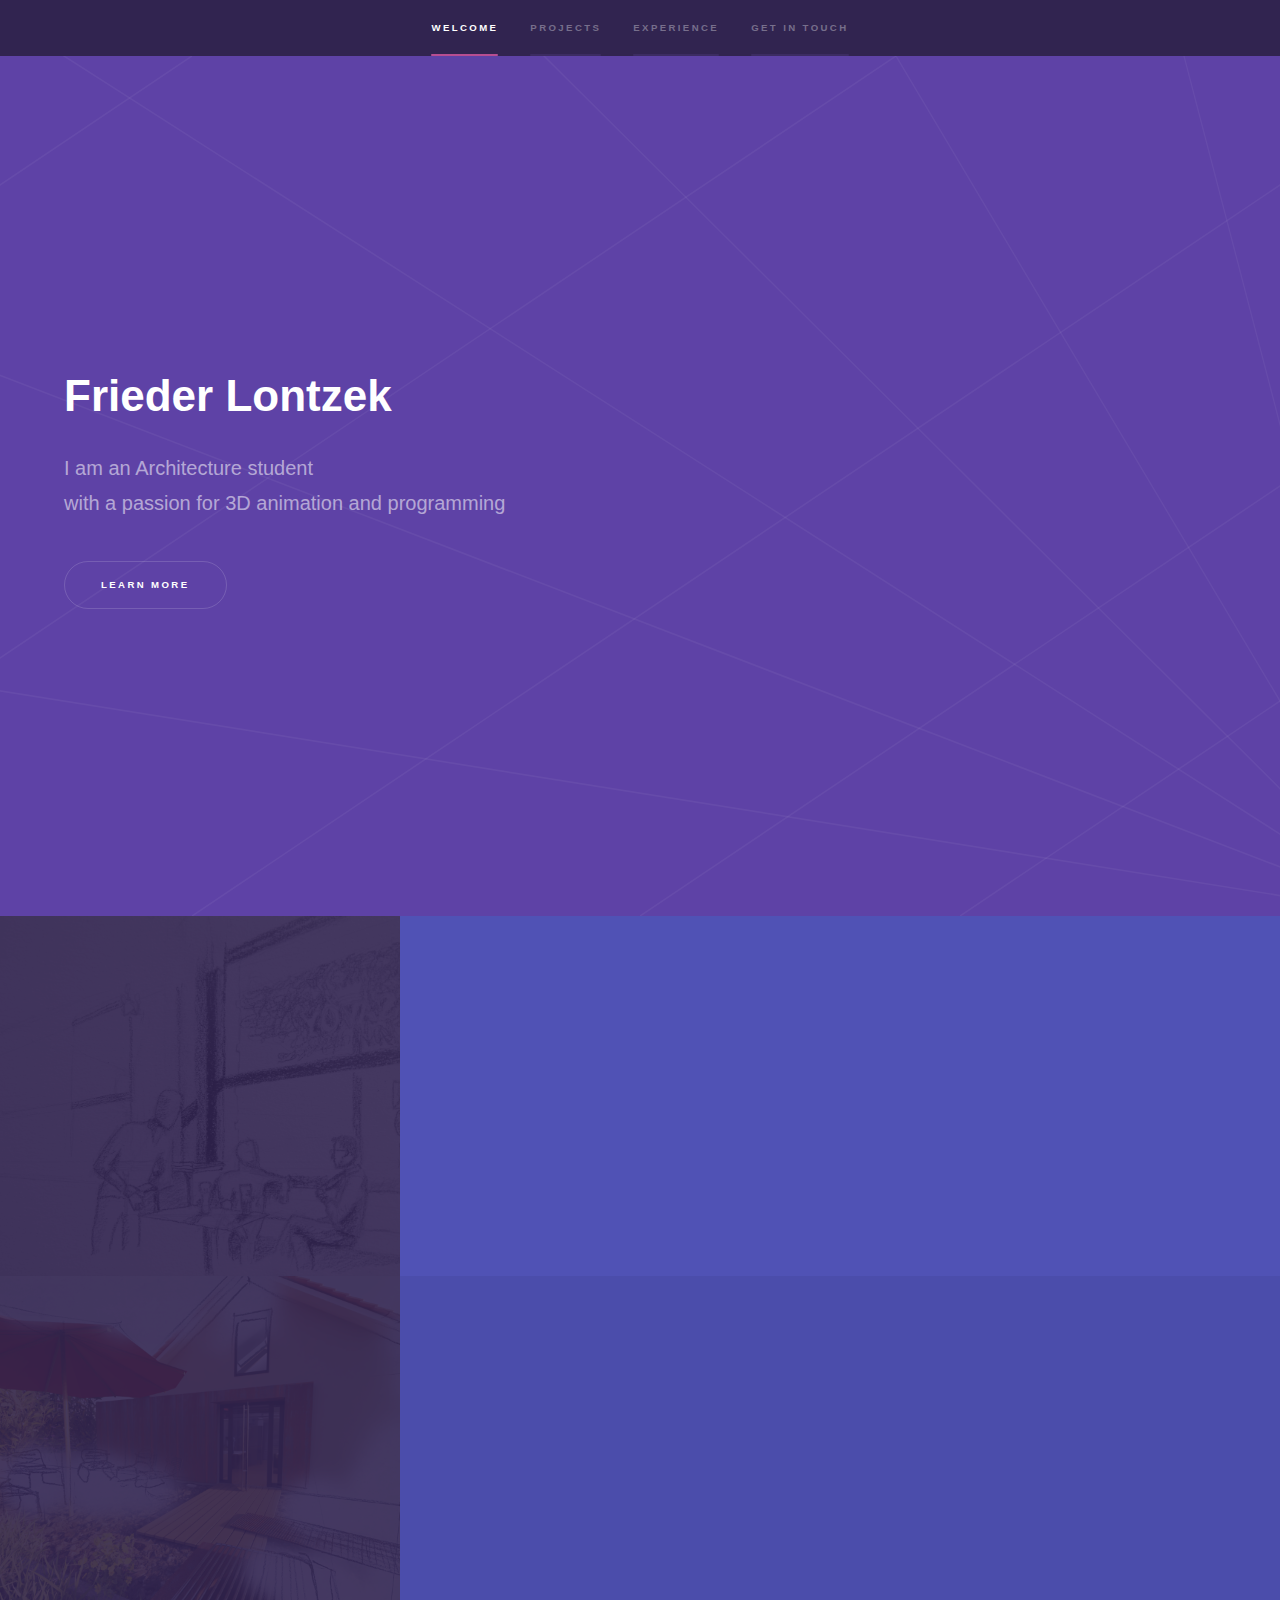
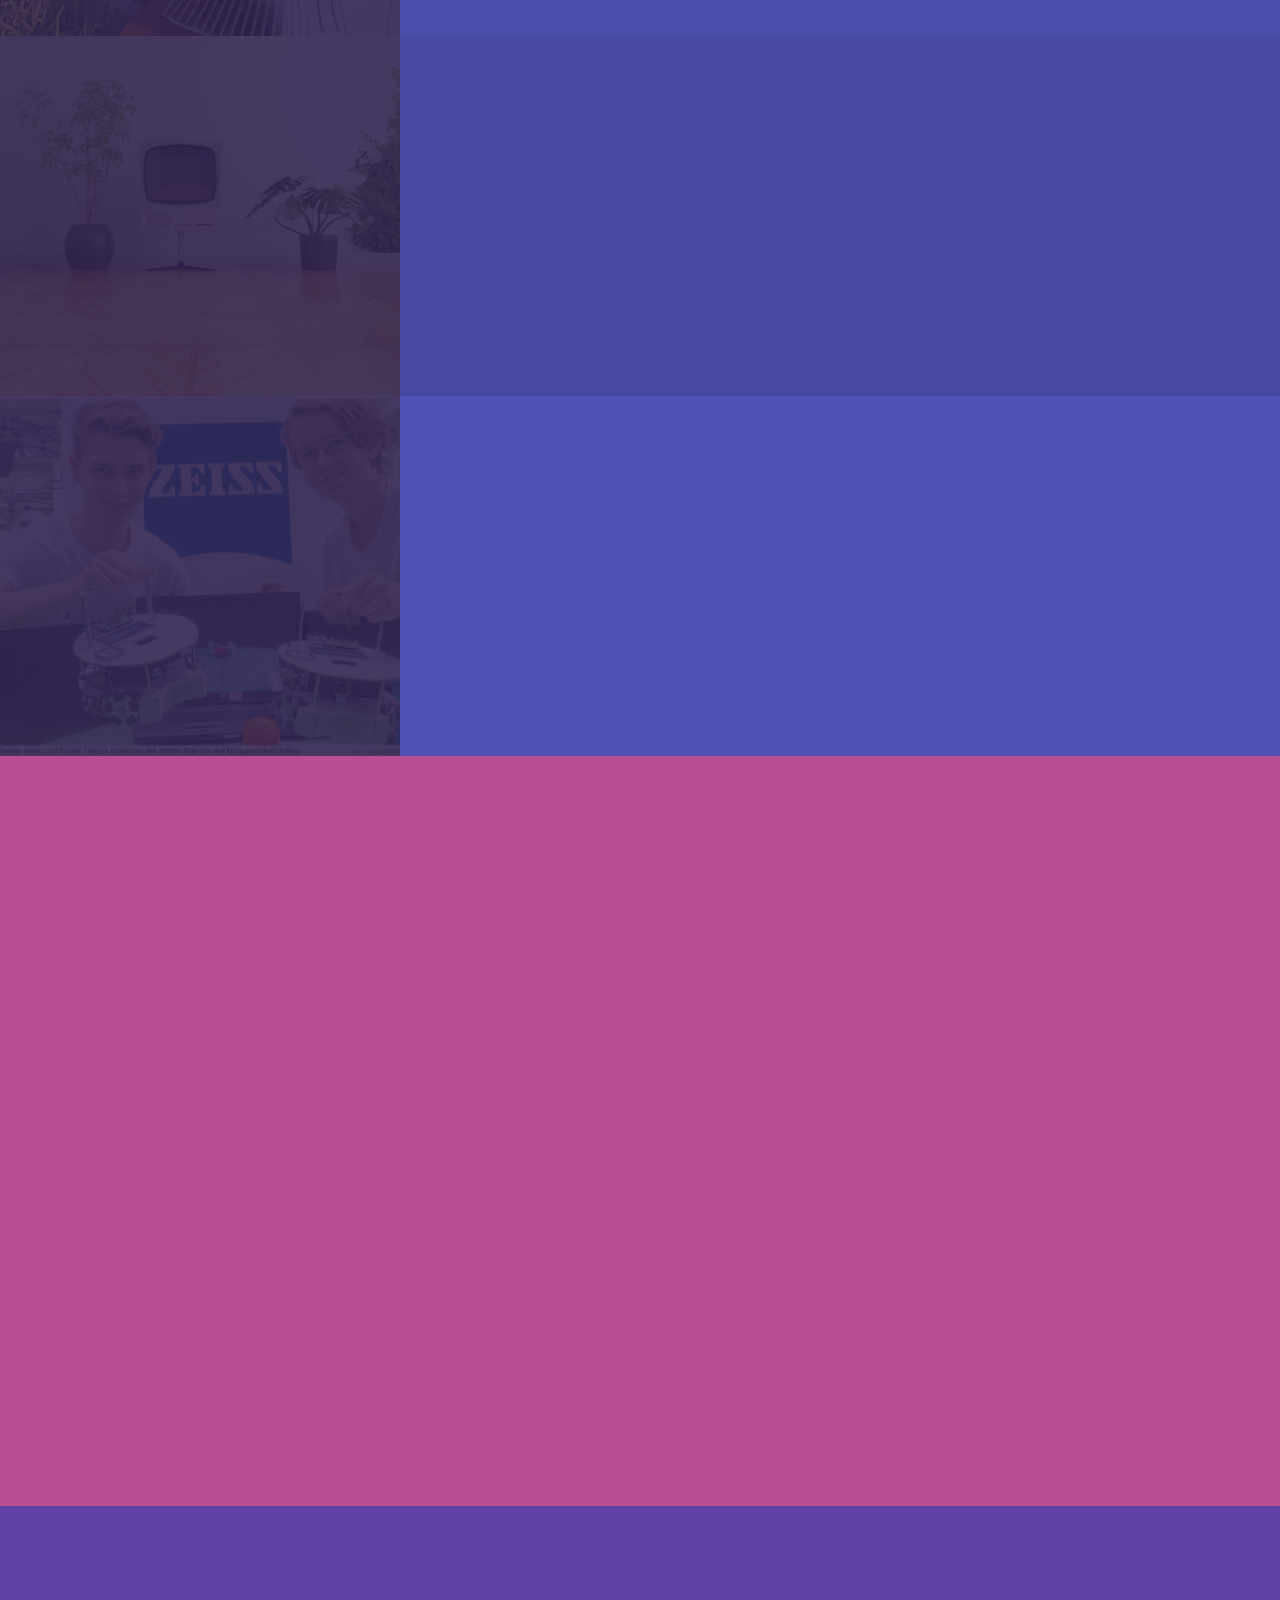
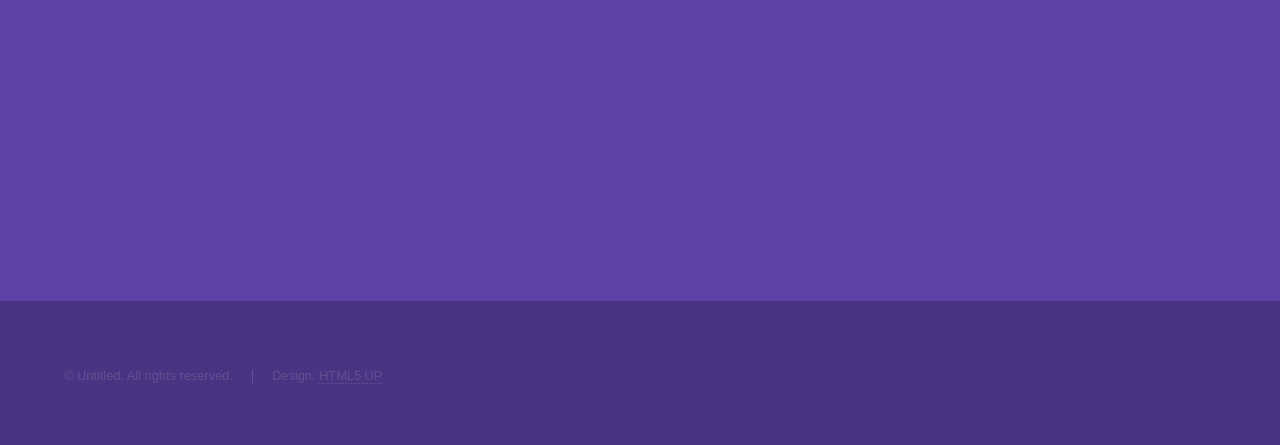
==== commit 270eb910: "Update index.html" ====
--- a/index.html
+++ b/index.html
@@ -36,15 +36,15 @@
 					<section id="intro" class="wrapper style1 fullscreen fade-up">
 						<div class="inner">
 							<h1>Frieder Lontzek</h1>
-							<p>I have a passion for 3D animation and programming<br/>
-							and want to study architecture</p>
+							<p>I am an Architecture student<br/>
+							with a passion for 3D animation and programming</p>
 							<ul class="actions">
 								<li><a href="#one" class="button scrolly">Learn more</a></li>
 							</ul>
 						</div>
 					</section>
 
-				<!-- One 
+				<!-- One -->
 					<section id="one" class="wrapper style2 spotlights">
 						<section>
 							<a href="portfolioTU.html" class="image"><img src="images/pic19.jpg" alt="" data-position="center center" /></a>
@@ -58,7 +58,6 @@
 								</div>
 							</div>
 						</section>
-				-->
 
 						<section>
 							<a href="internship.html" class="image"><img src="images/pic07.png" alt="" data-position="center center" /></a>
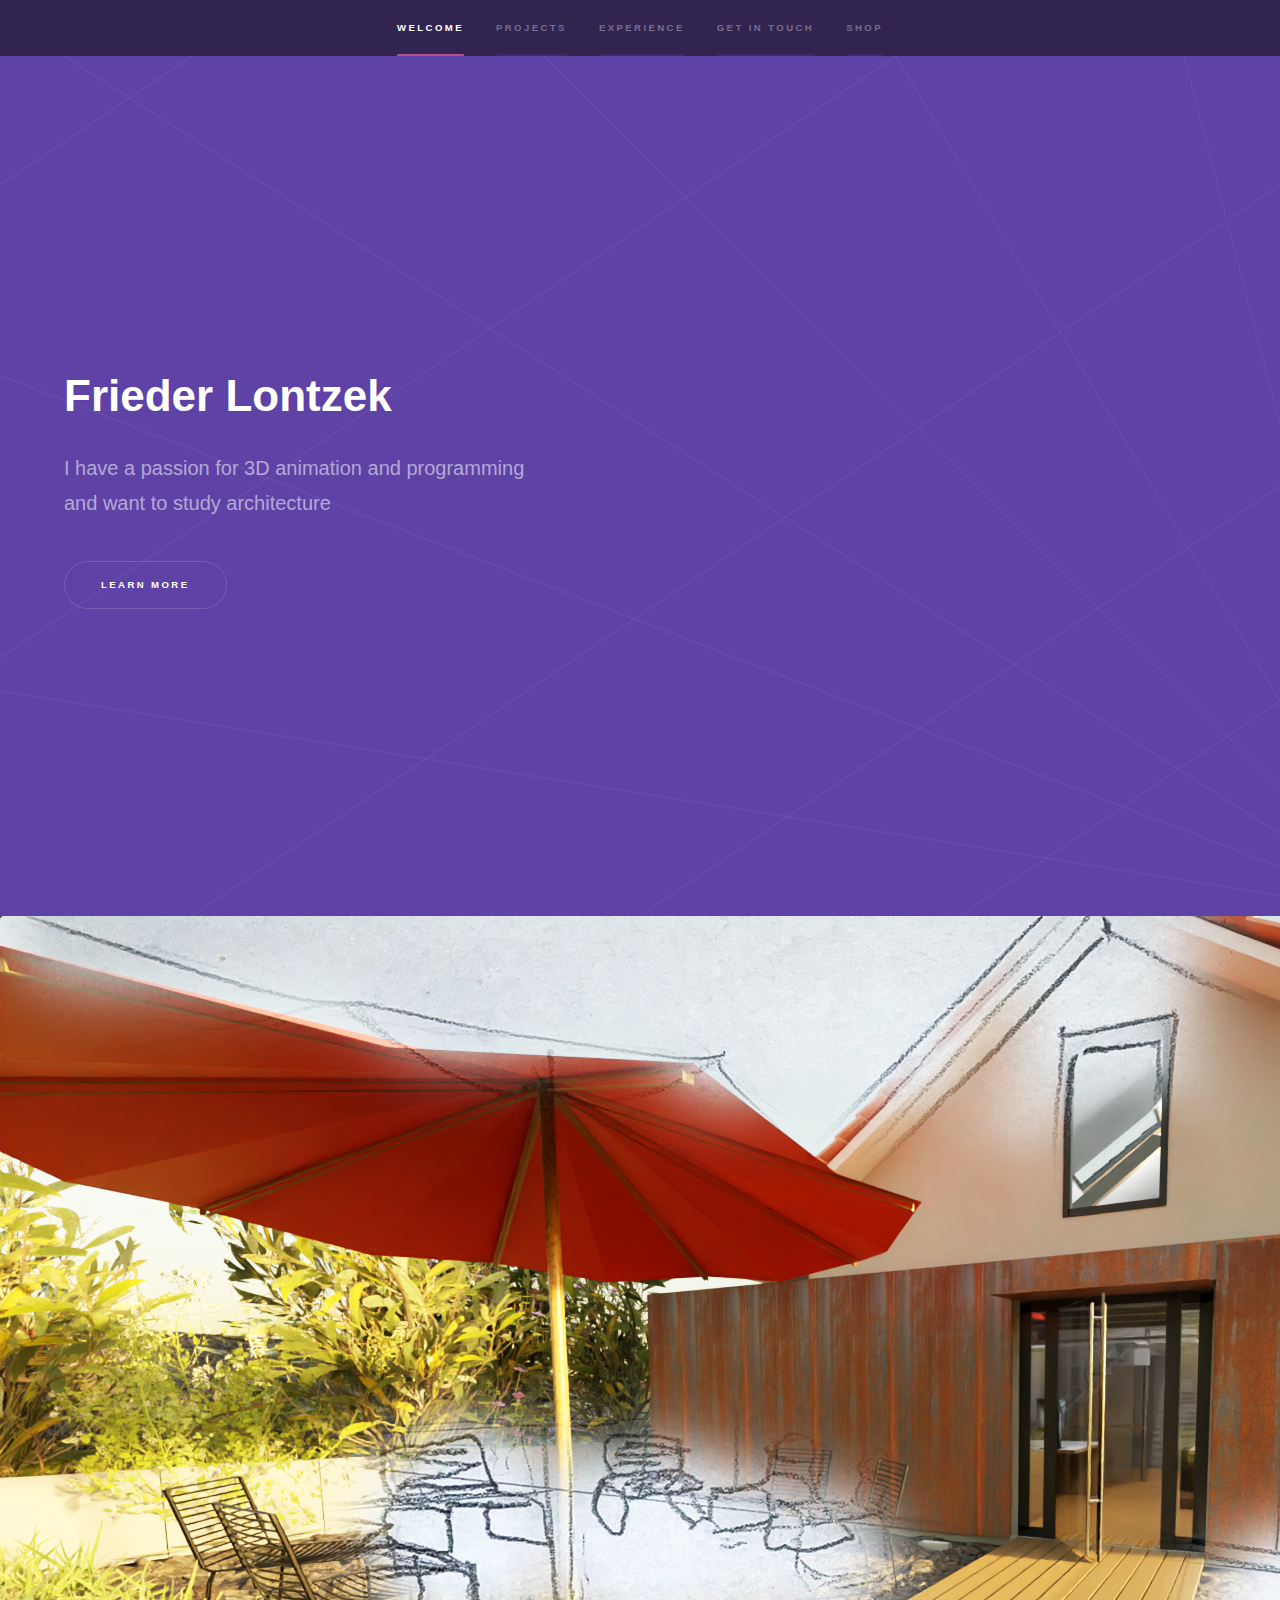
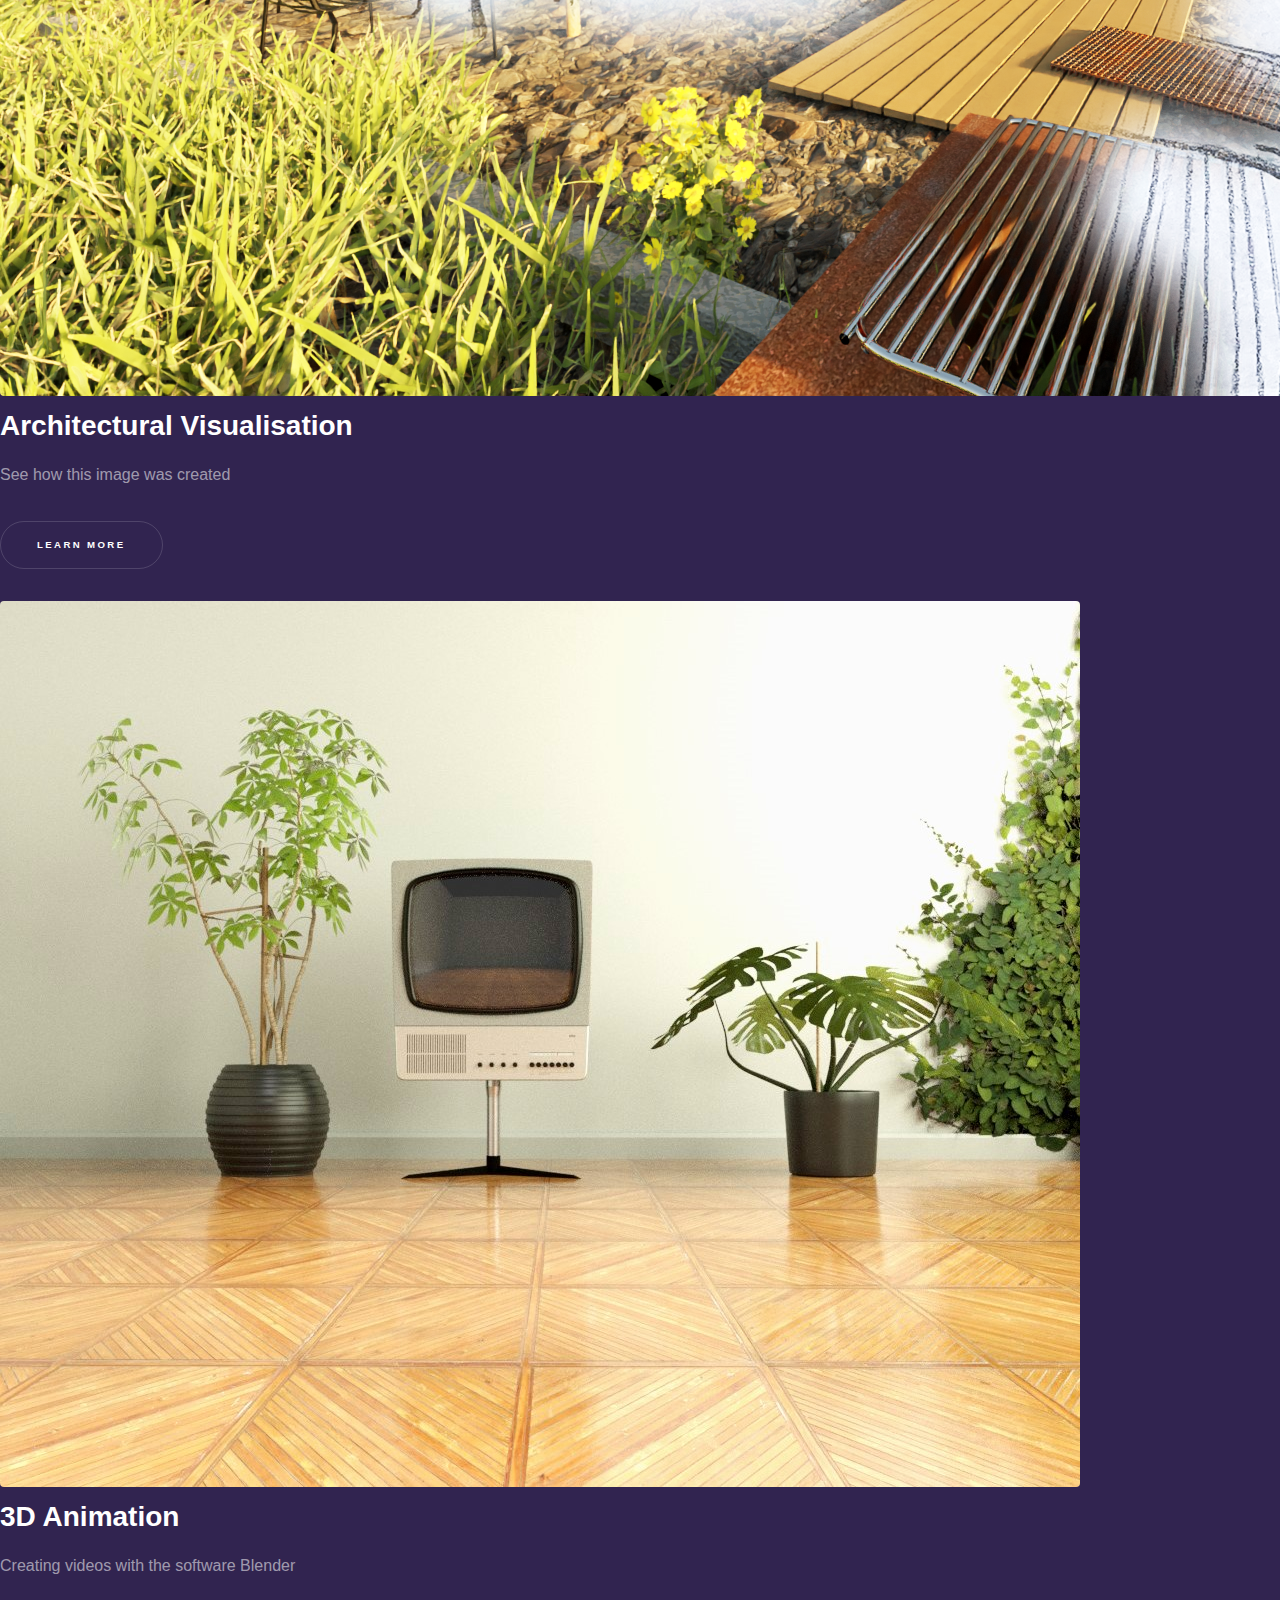
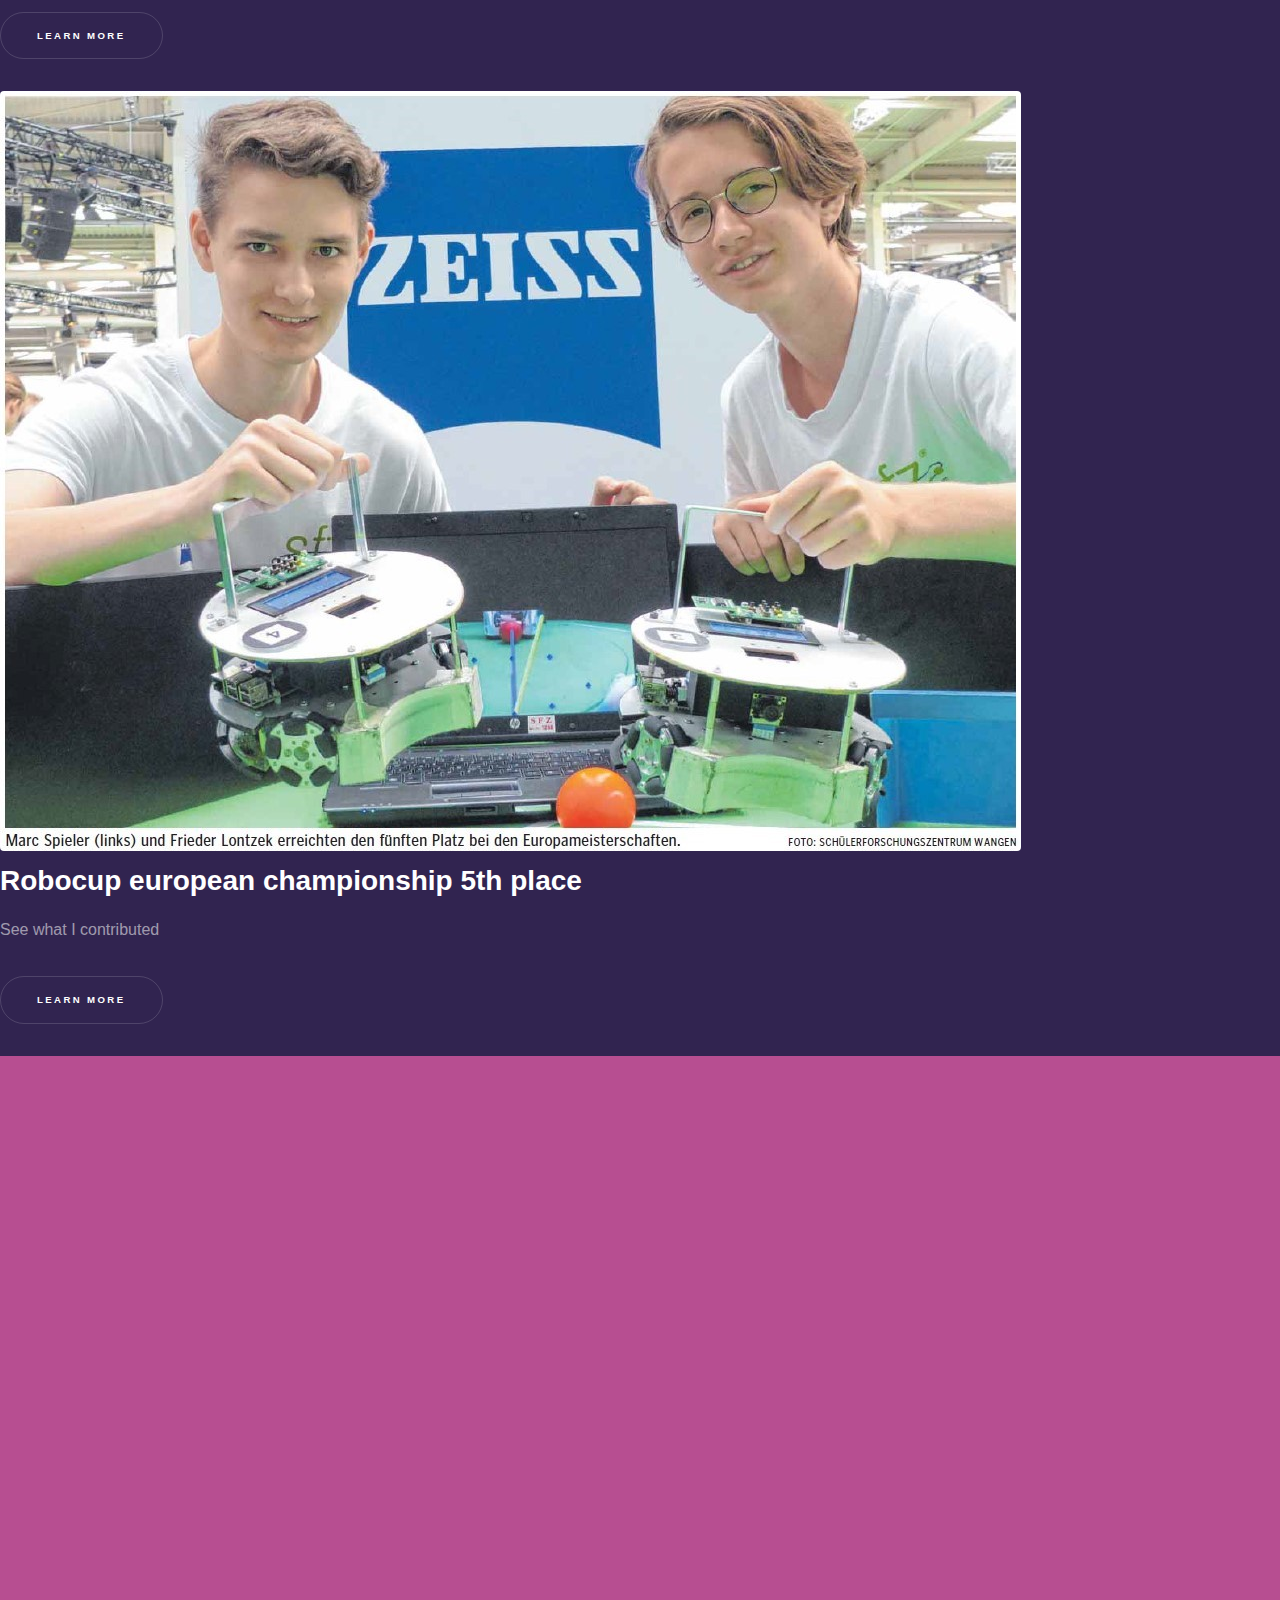
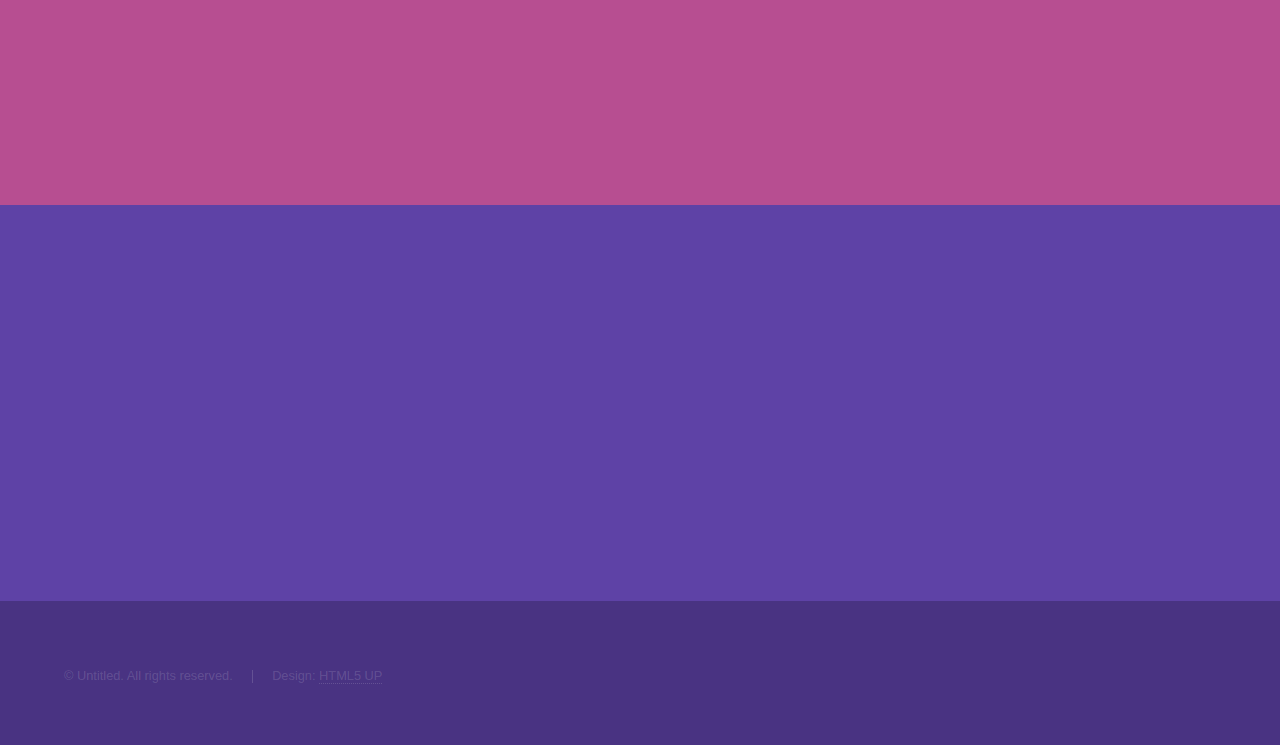
==== commit d803e9d8: "Added shop button" ====
--- a/index.html
+++ b/index.html
@@ -24,6 +24,7 @@
 							<li><a href="#one">Projects</a></li>
 							<li><a href="#two">Experience</a></li>
 							<li><a href="#three">Get in touch</a></li>
+							<li><a href="https://shop.friederlontzek.com">SHOP</a></li>
 						</ul>
 					</nav>
 				</div>
@@ -36,15 +37,15 @@
 					<section id="intro" class="wrapper style1 fullscreen fade-up">
 						<div class="inner">
 							<h1>Frieder Lontzek</h1>
-							<p>I am an Architecture student<br/>
-							with a passion for 3D animation and programming</p>
+							<p>I have a passion for 3D animation and programming<br/>
+							and want to study architecture</p>
 							<ul class="actions">
 								<li><a href="#one" class="button scrolly">Learn more</a></li>
 							</ul>
 						</div>
 					</section>
 
-				<!-- One -->
+				<!-- One 
 					<section id="one" class="wrapper style2 spotlights">
 						<section>
 							<a href="portfolioTU.html" class="image"><img src="images/pic19.jpg" alt="" data-position="center center" /></a>
@@ -58,6 +59,7 @@
 								</div>
 							</div>
 						</section>
+				-->
 
 						<section>
 							<a href="internship.html" class="image"><img src="images/pic07.png" alt="" data-position="center center" /></a>
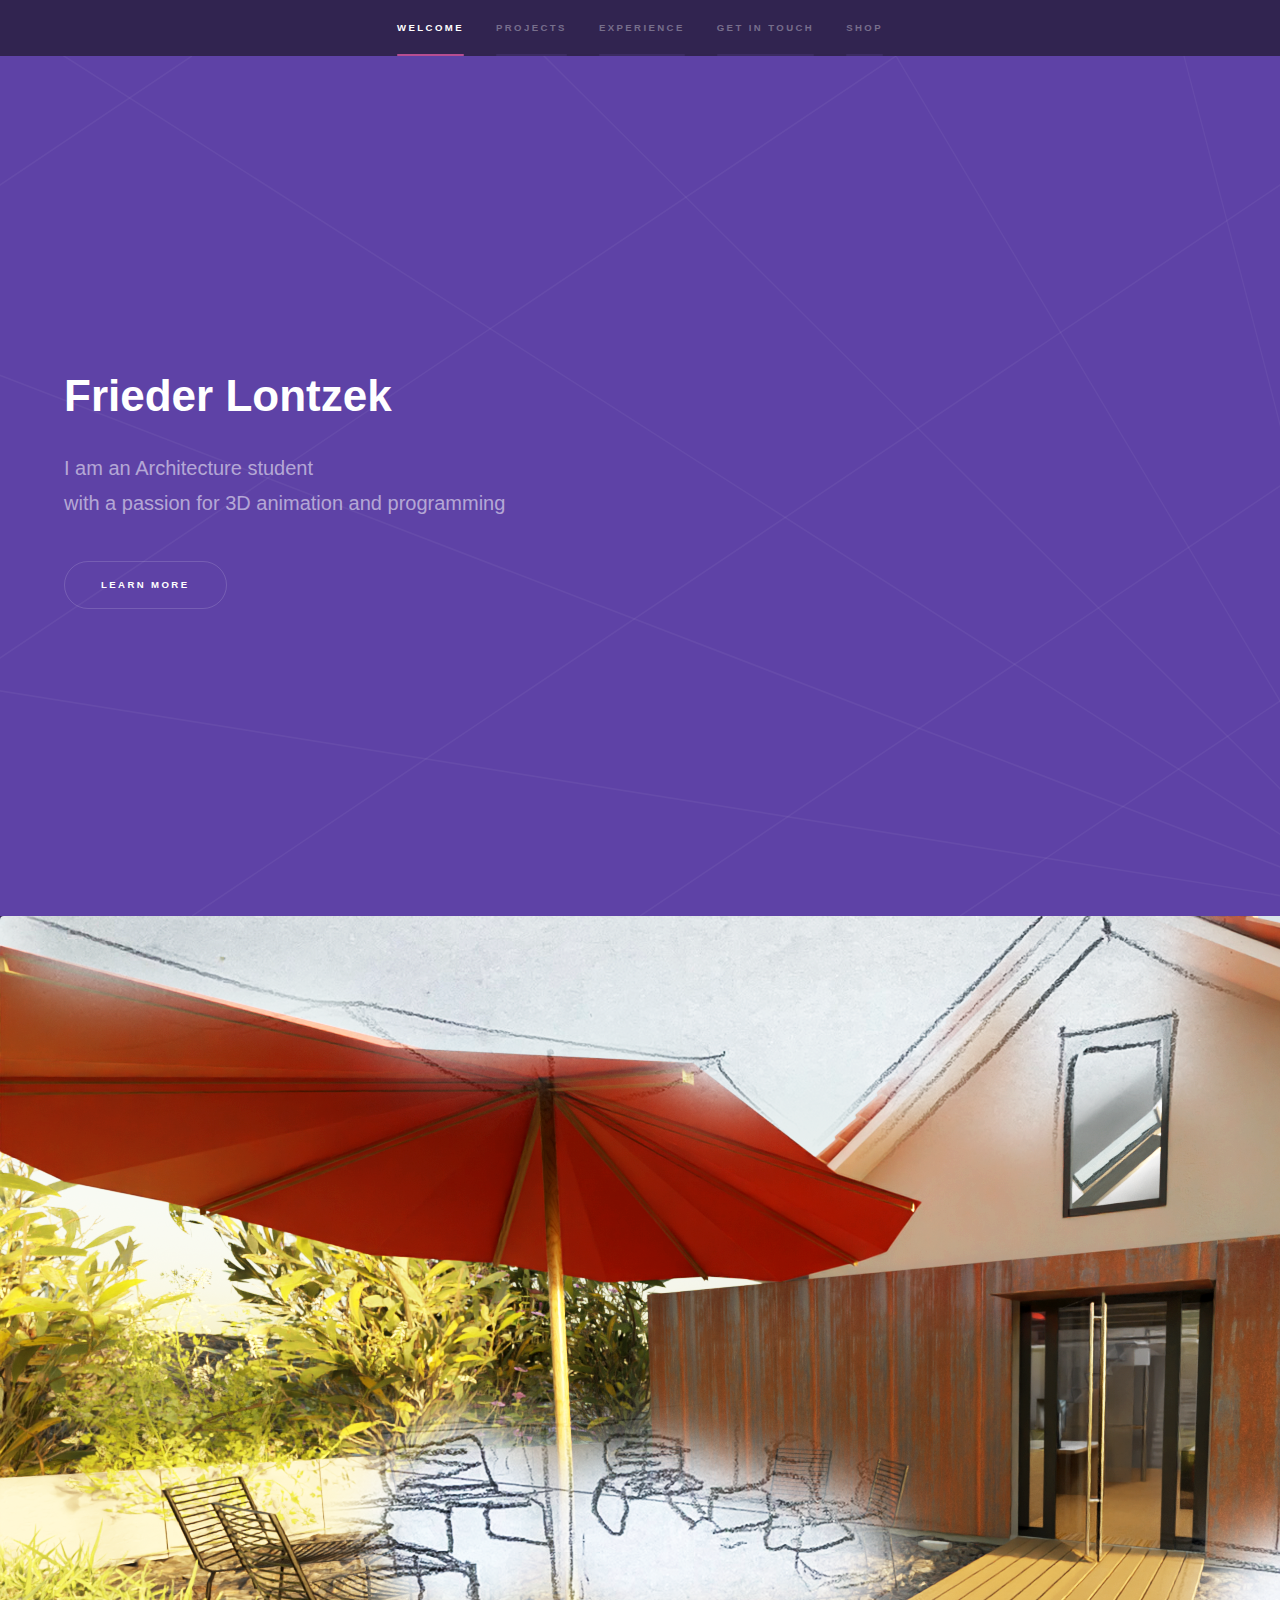
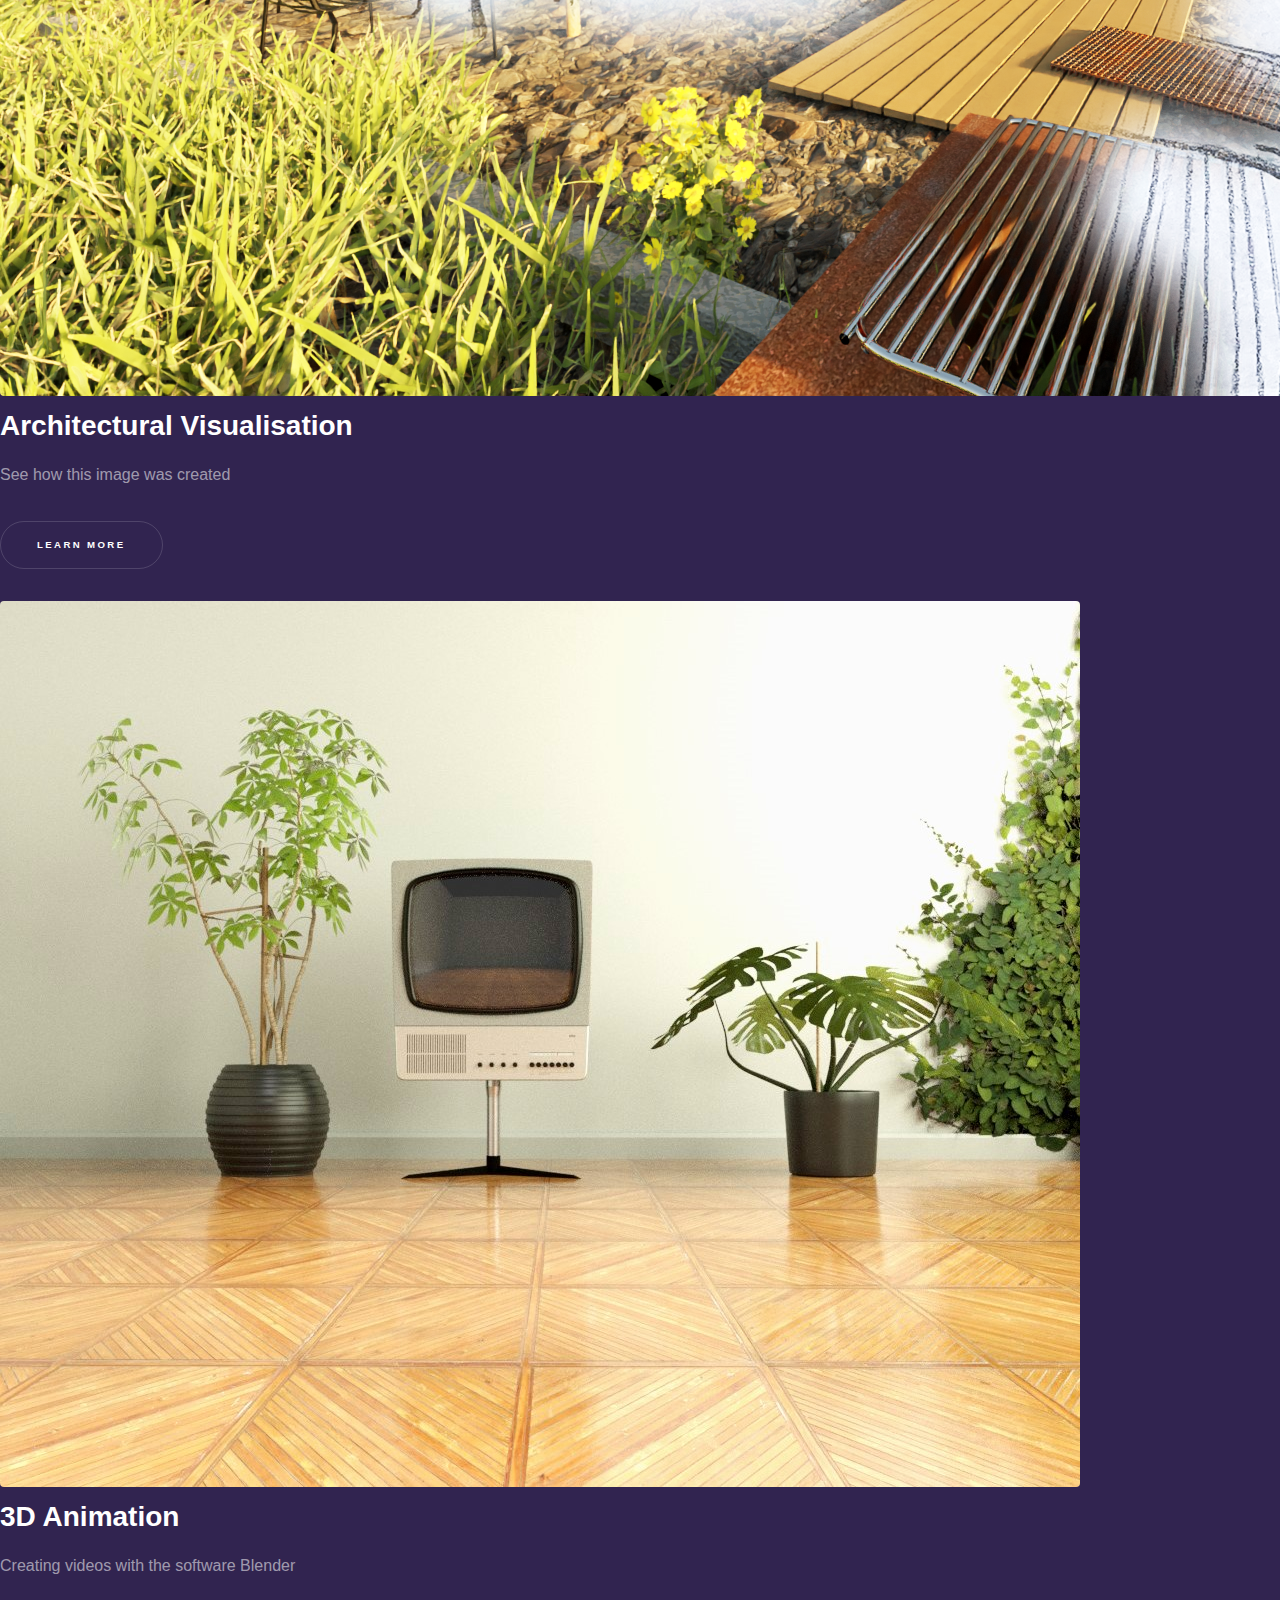
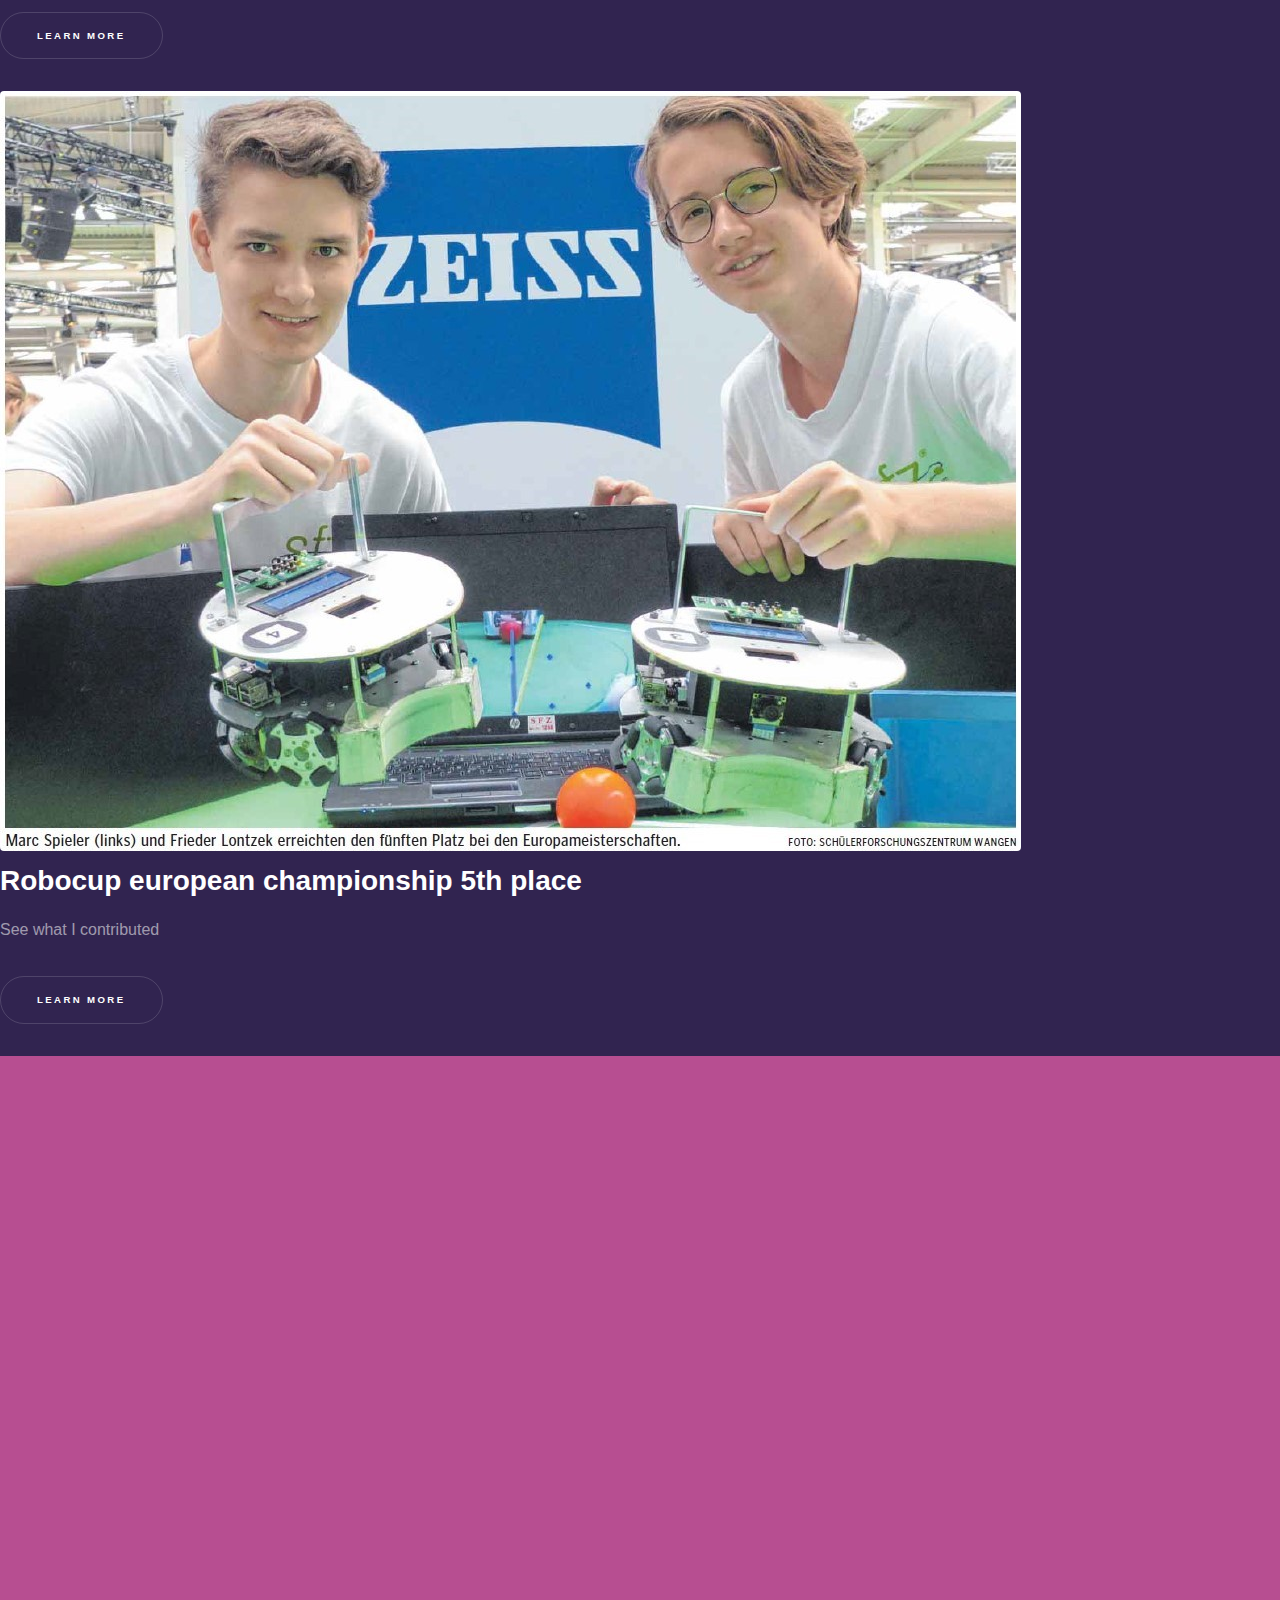
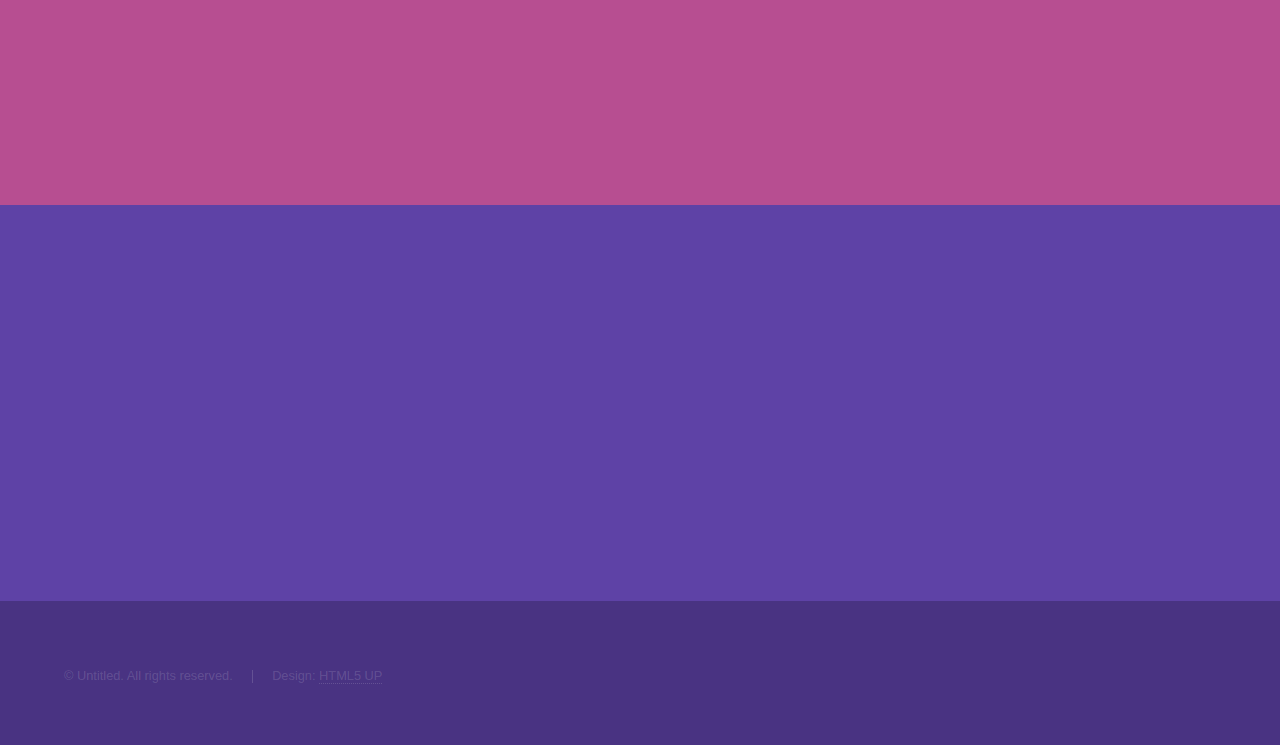
==== commit 37573500: "Merge branch 'main' of https://github.com/friederlontzek/friederlontzek.github.io" ====
--- a/index.html
+++ b/index.html
@@ -37,8 +37,8 @@
 					<section id="intro" class="wrapper style1 fullscreen fade-up">
 						<div class="inner">
 							<h1>Frieder Lontzek</h1>
-							<p>I have a passion for 3D animation and programming<br/>
-							and want to study architecture</p>
+							<p>I am an Architecture student<br/>
+							with a passion for 3D animation and programming</p>
 							<ul class="actions">
 								<li><a href="#one" class="button scrolly">Learn more</a></li>
 							</ul>
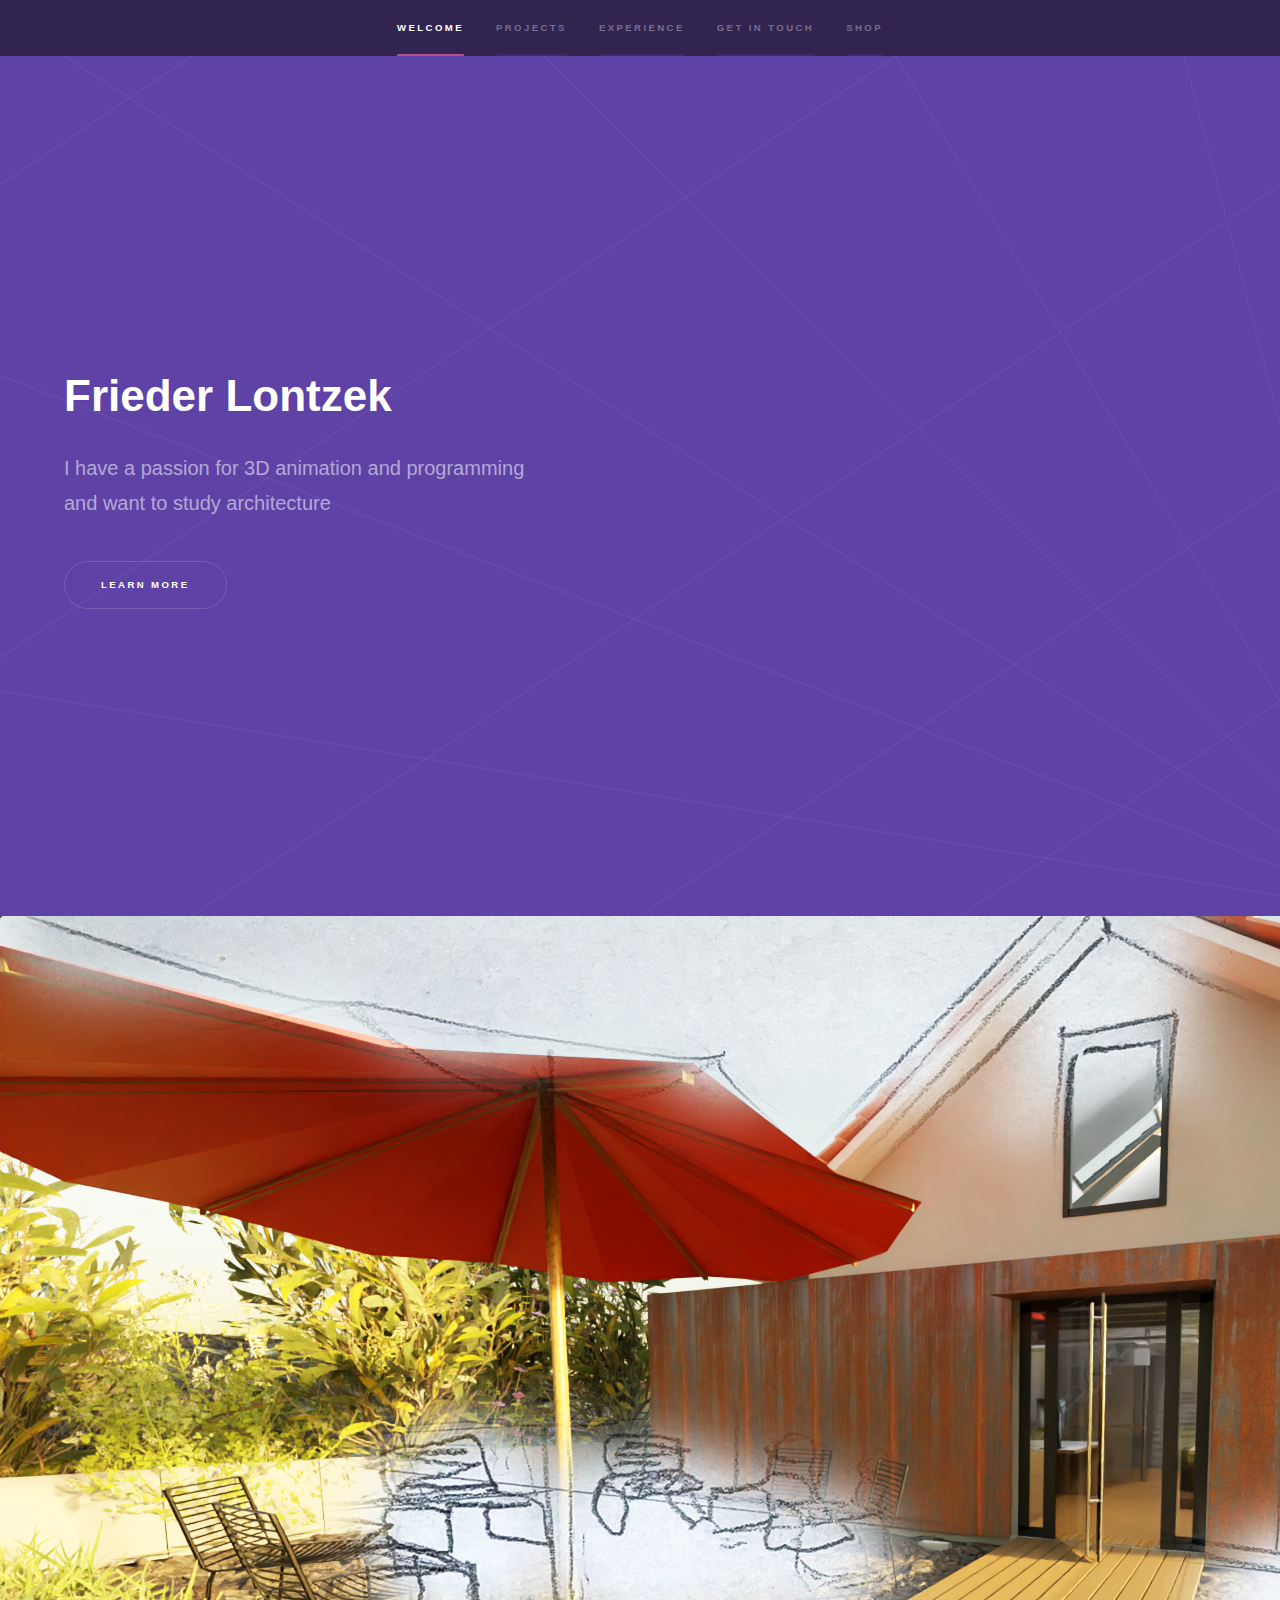
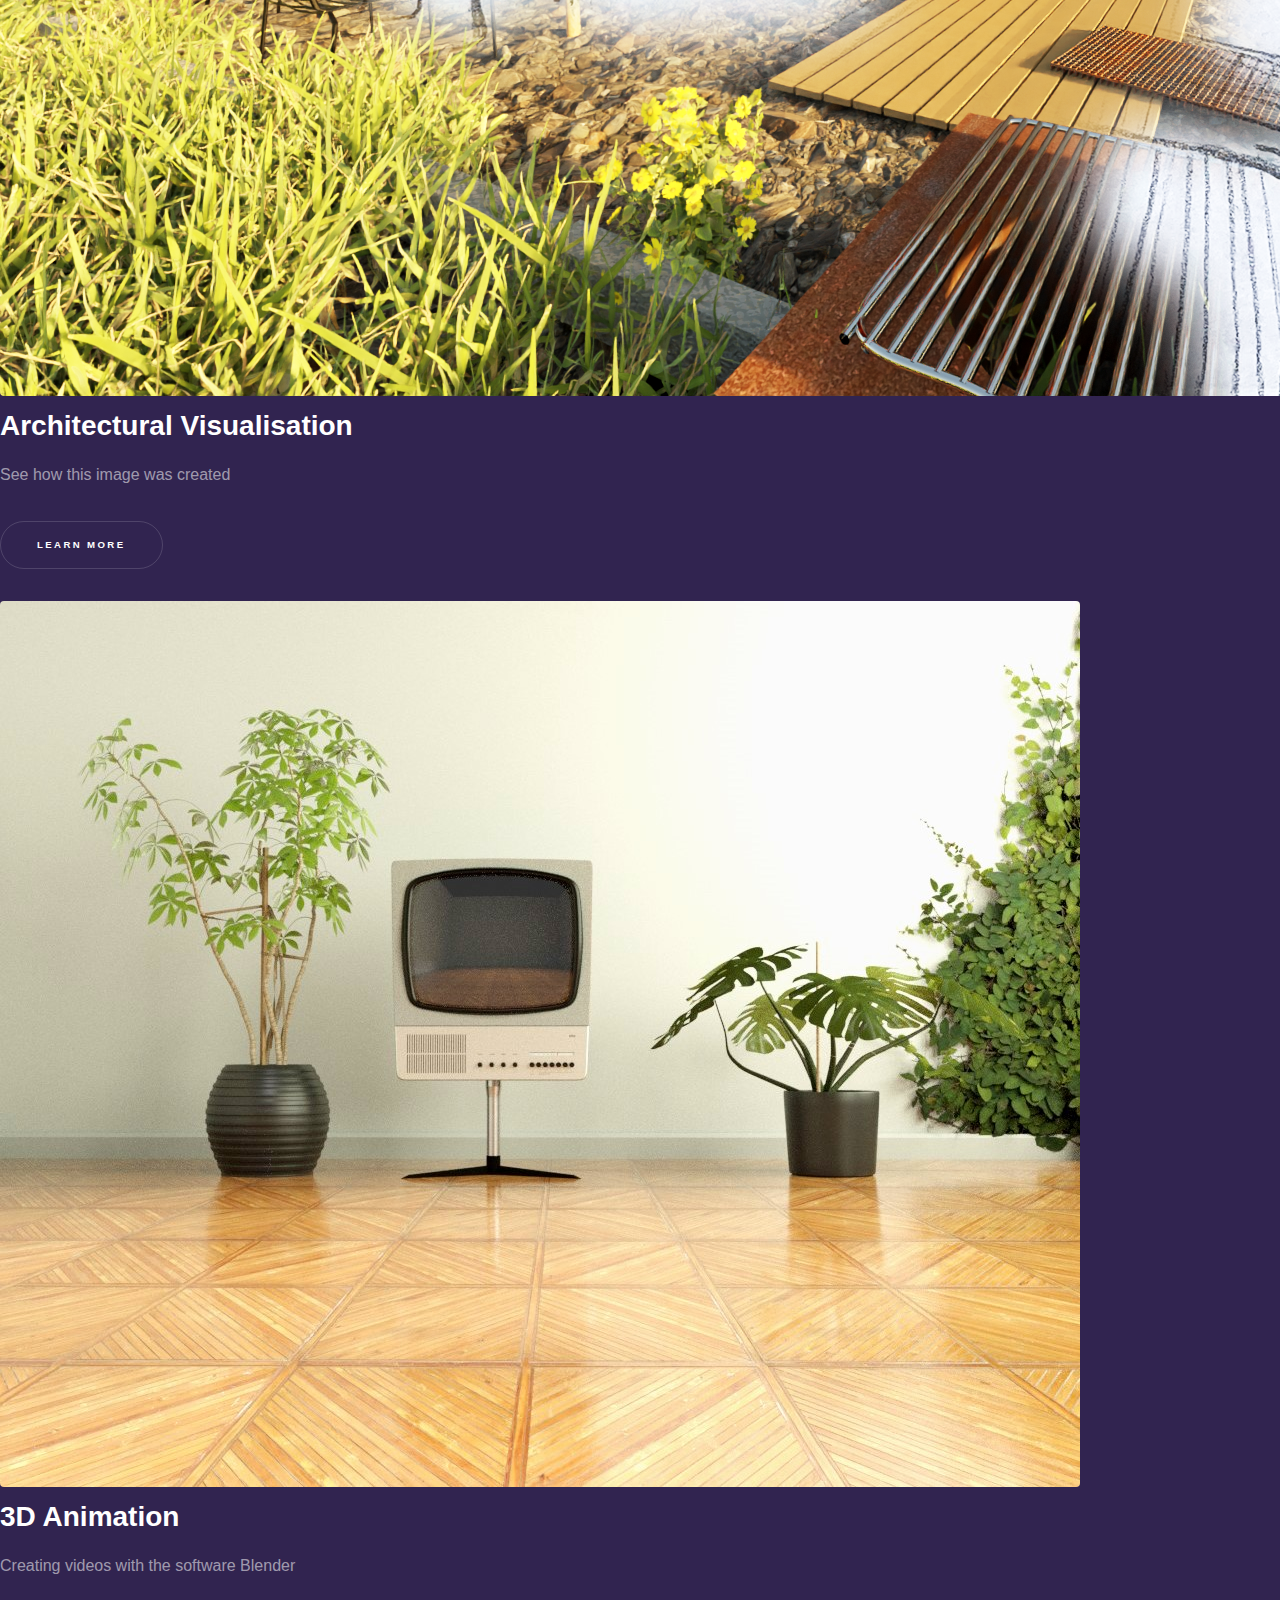
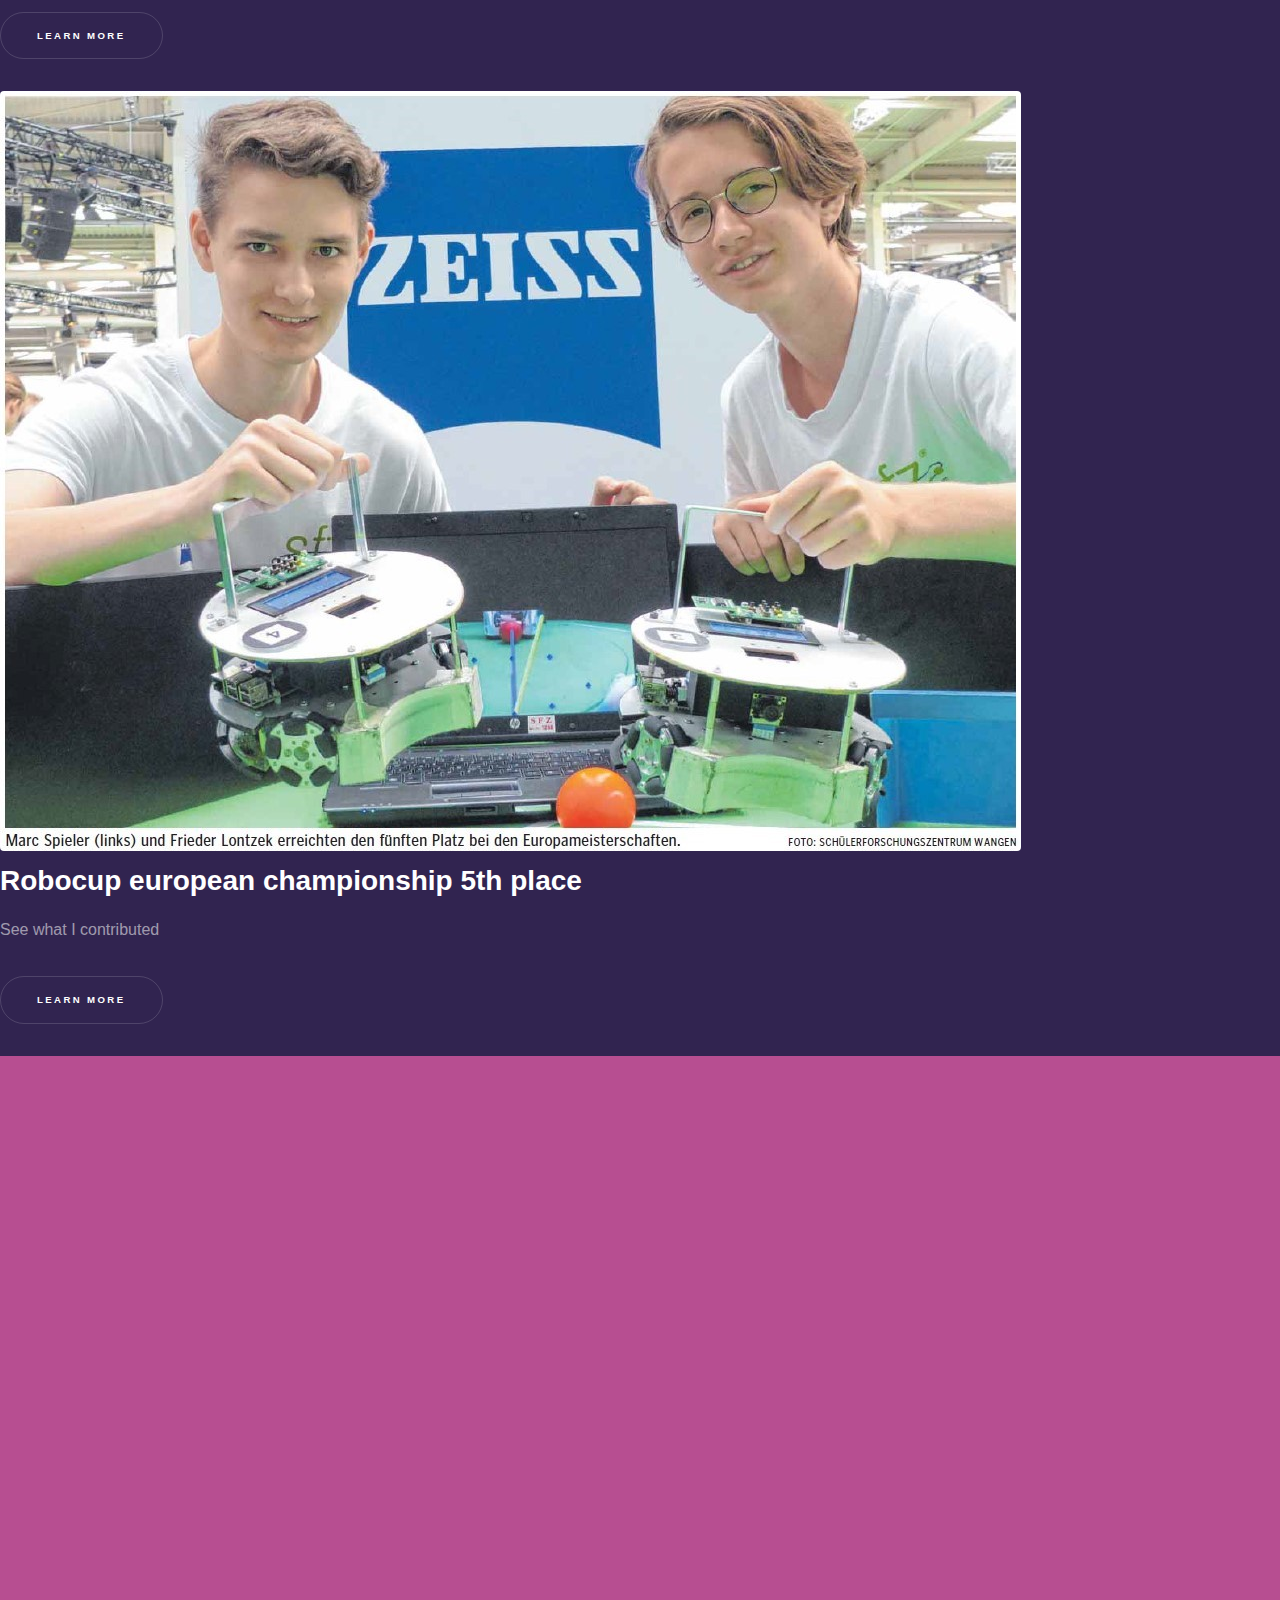
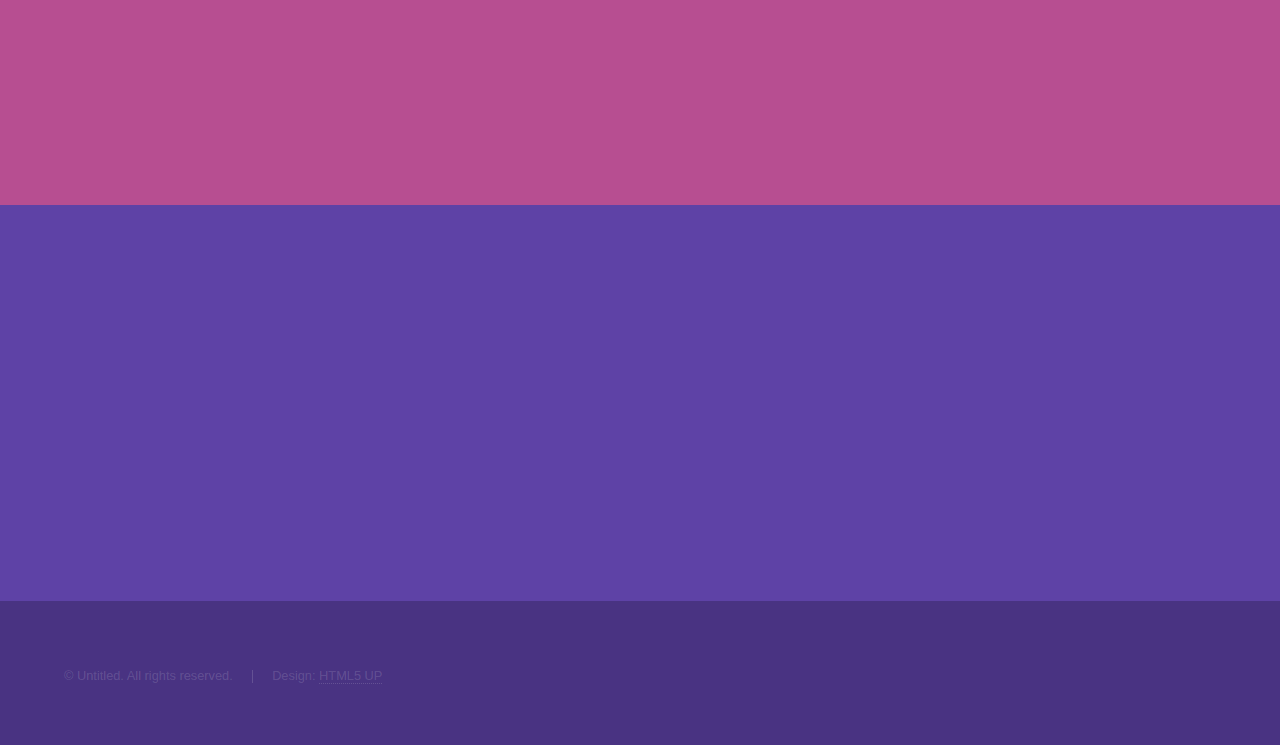
==== commit abcac18c: "Revert "Merge branch 'main' of https://github.com/friederlontzek/friederlontzek.github.io"" ====
--- a/index.html
+++ b/index.html
@@ -37,8 +37,8 @@
 					<section id="intro" class="wrapper style1 fullscreen fade-up">
 						<div class="inner">
 							<h1>Frieder Lontzek</h1>
-							<p>I am an Architecture student<br/>
-							with a passion for 3D animation and programming</p>
+							<p>I have a passion for 3D animation and programming<br/>
+							and want to study architecture</p>
 							<ul class="actions">
 								<li><a href="#one" class="button scrolly">Learn more</a></li>
 							</ul>
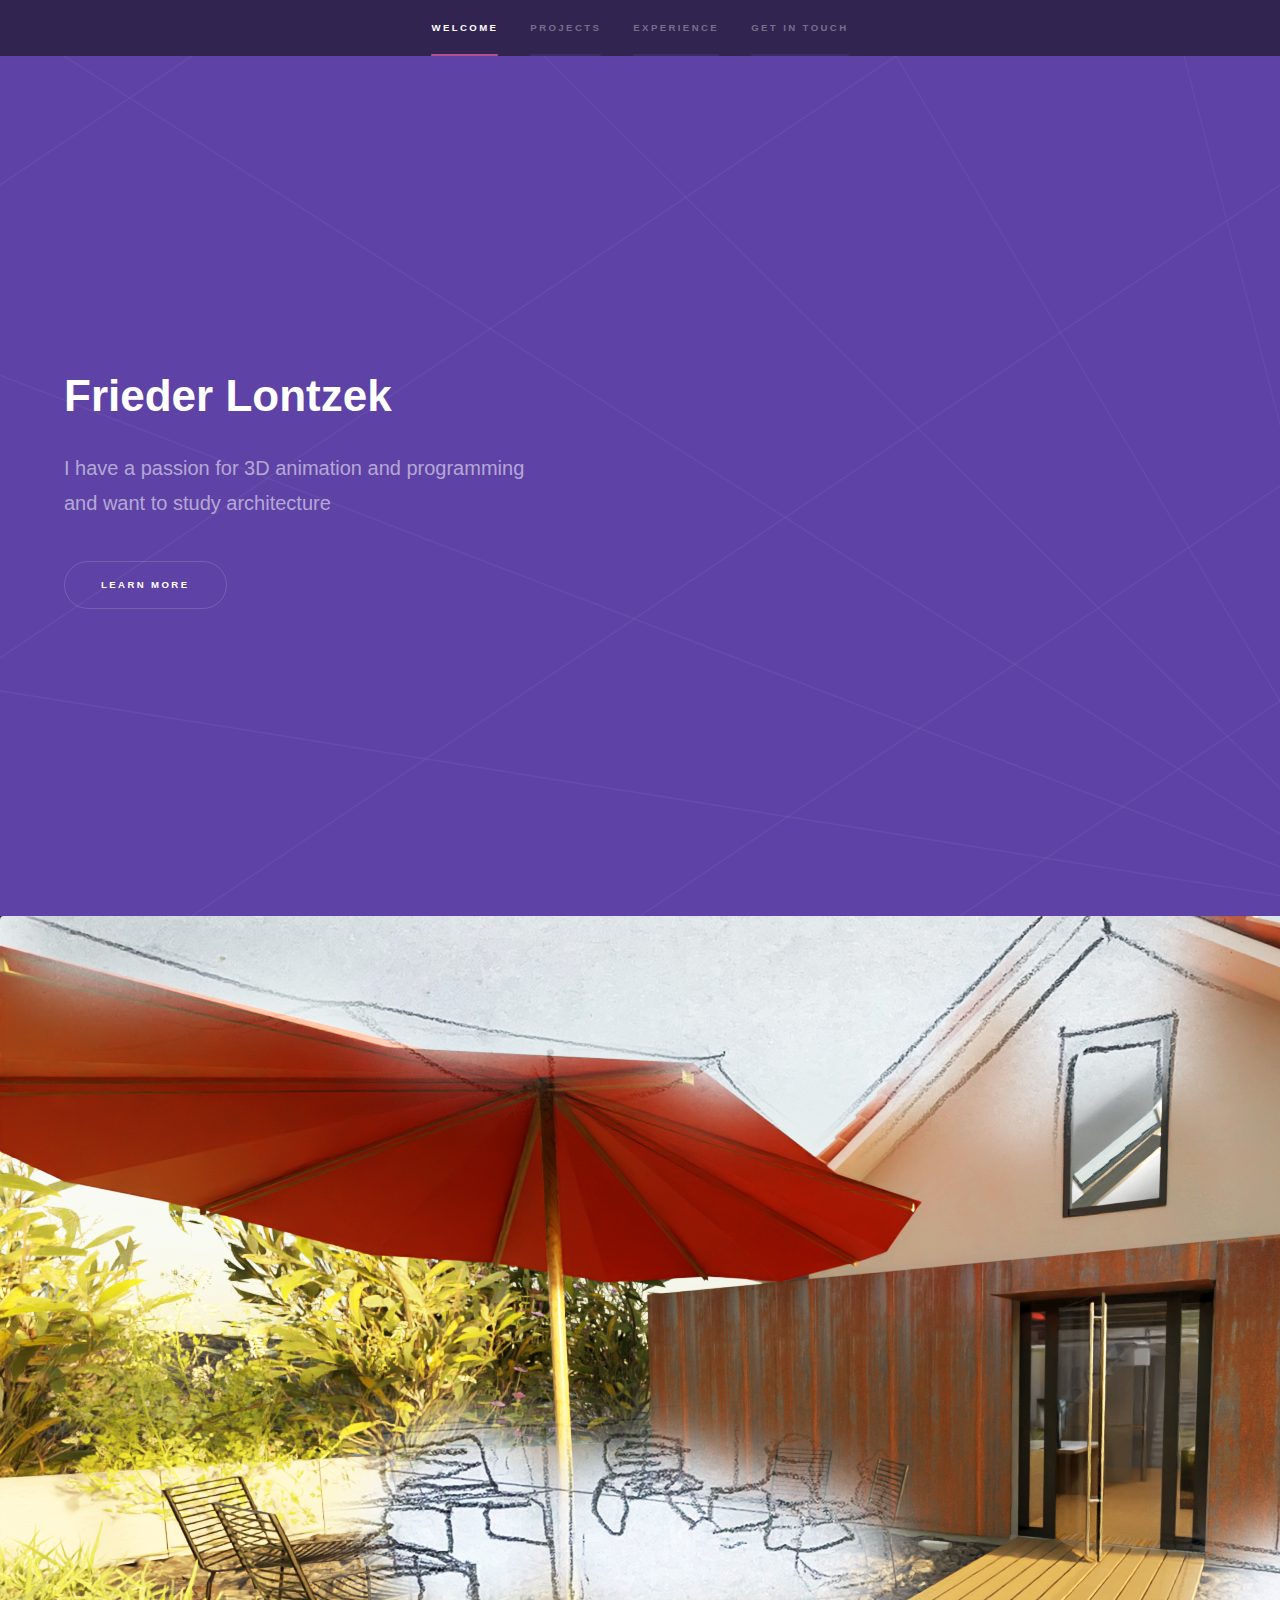
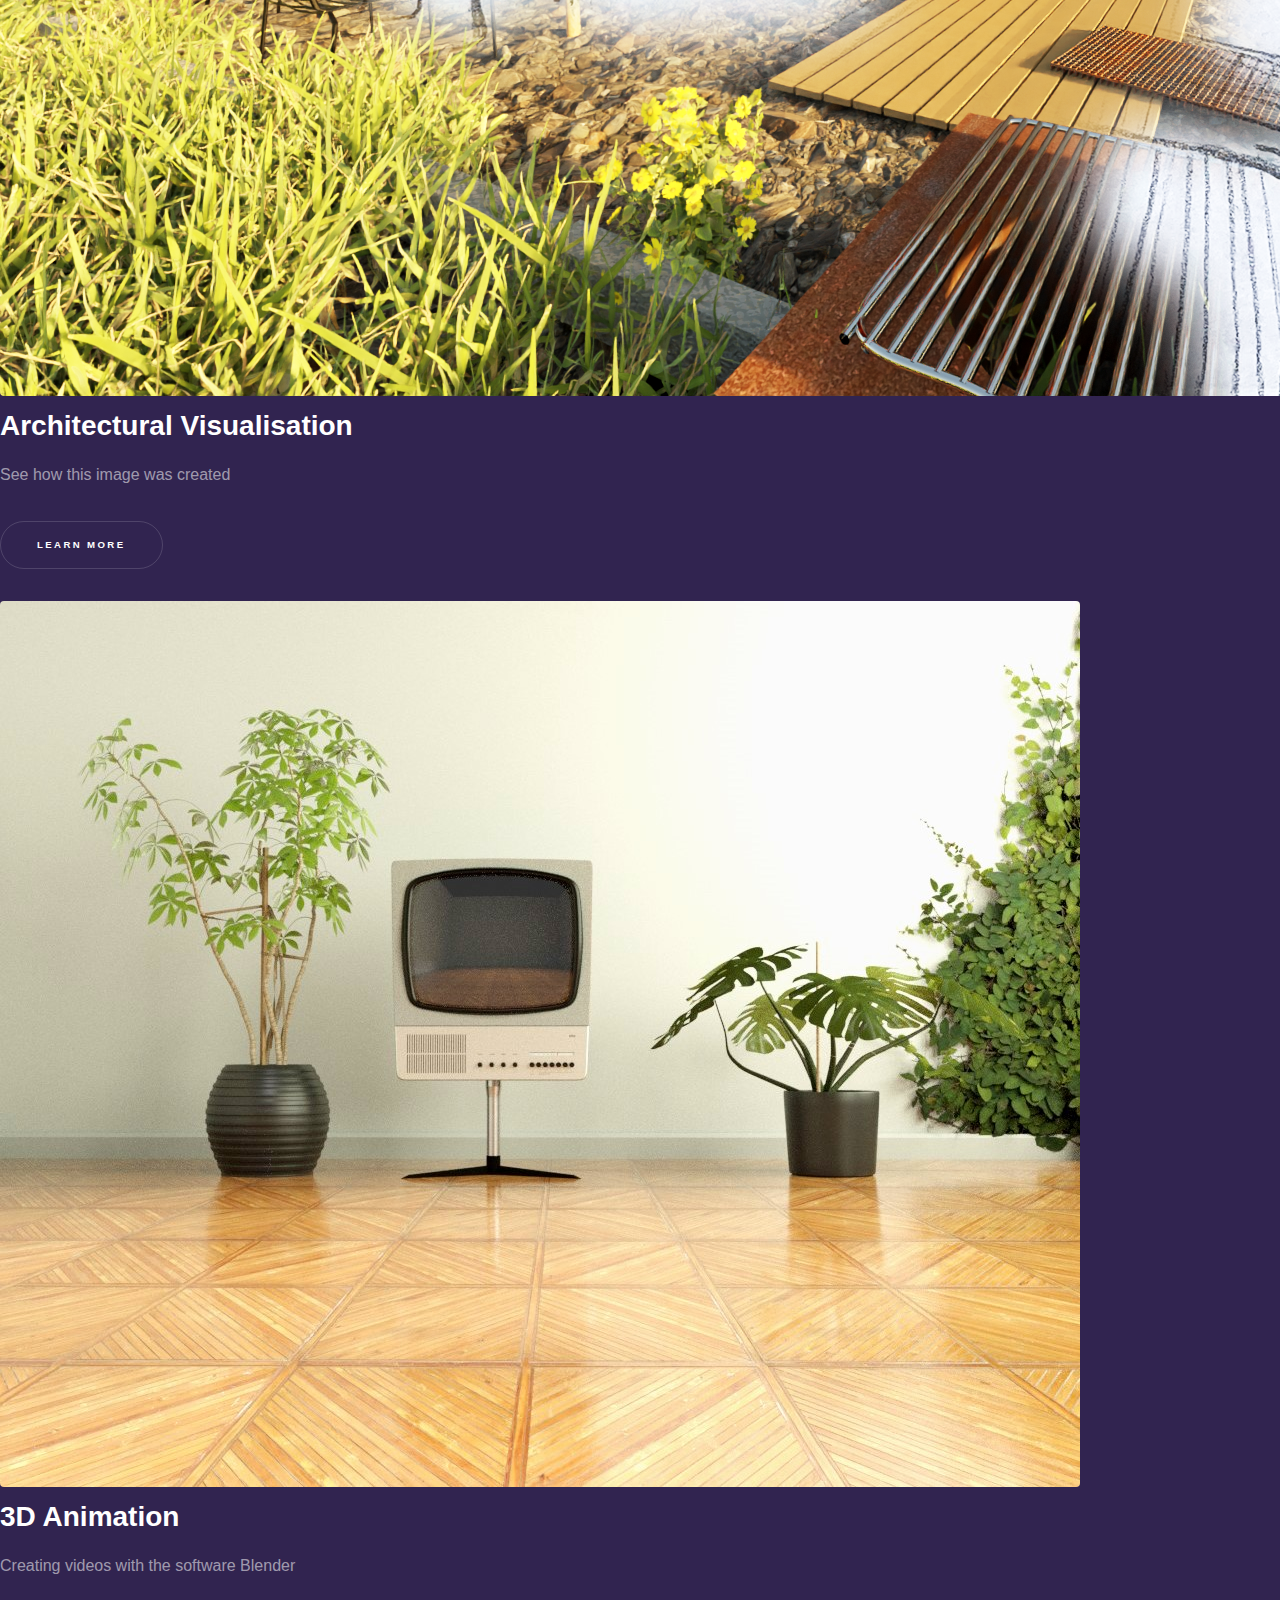
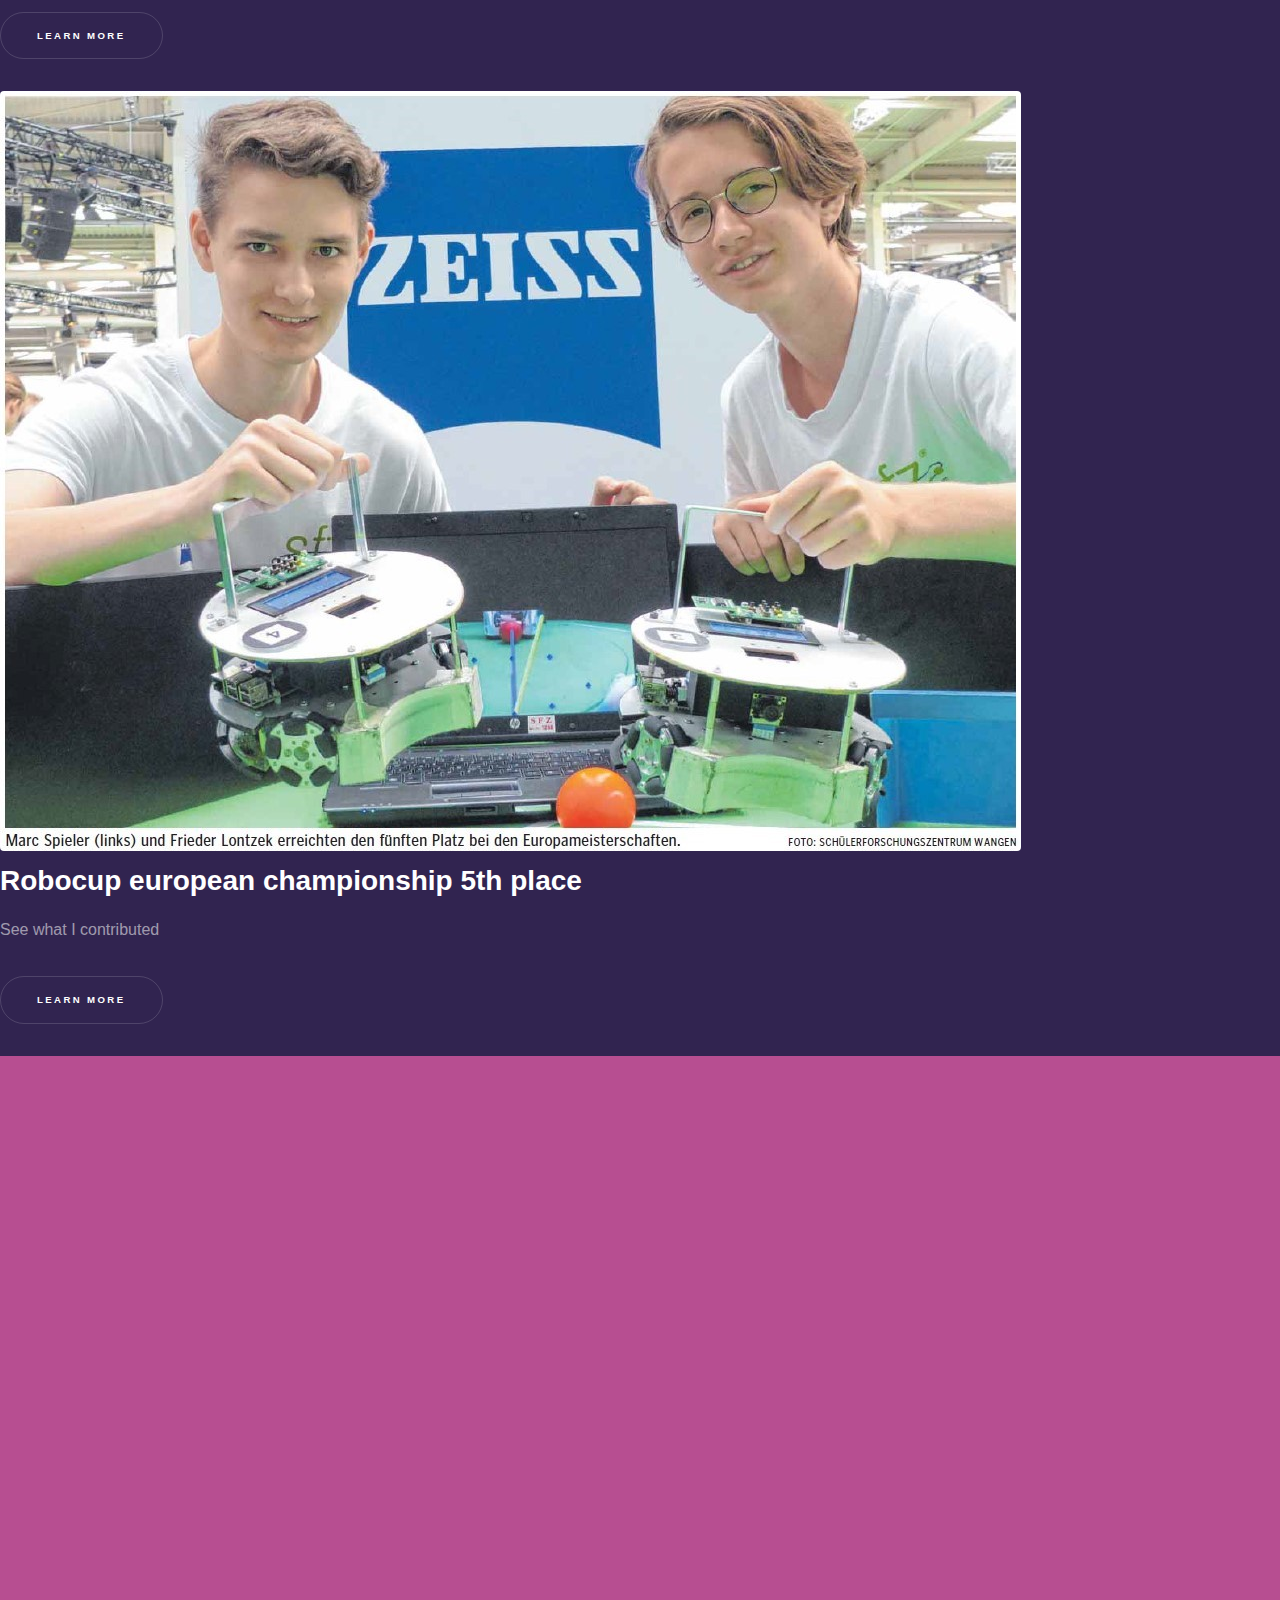
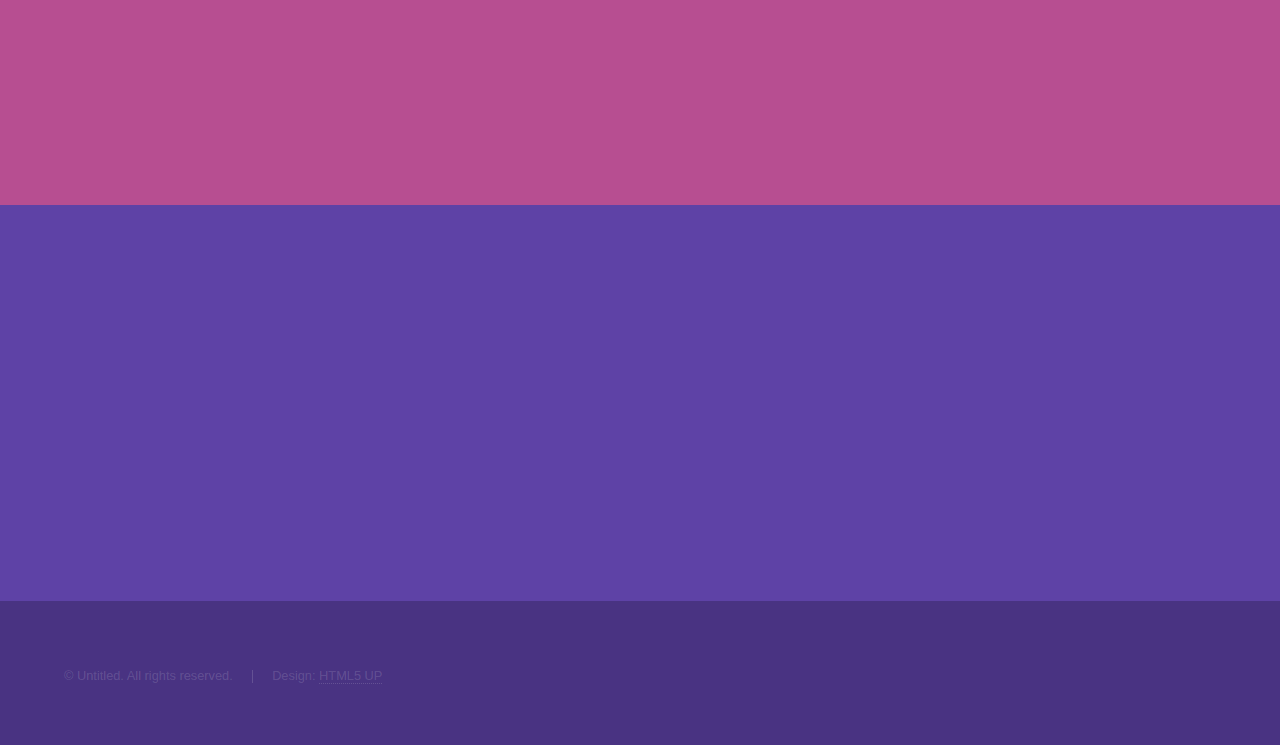
==== commit 15bfb96e: "Revert "Added shop button"" ====
--- a/index.html
+++ b/index.html
@@ -24,7 +24,6 @@
 							<li><a href="#one">Projects</a></li>
 							<li><a href="#two">Experience</a></li>
 							<li><a href="#three">Get in touch</a></li>
-							<li><a href="https://shop.friederlontzek.com">SHOP</a></li>
 						</ul>
 					</nav>
 				</div>
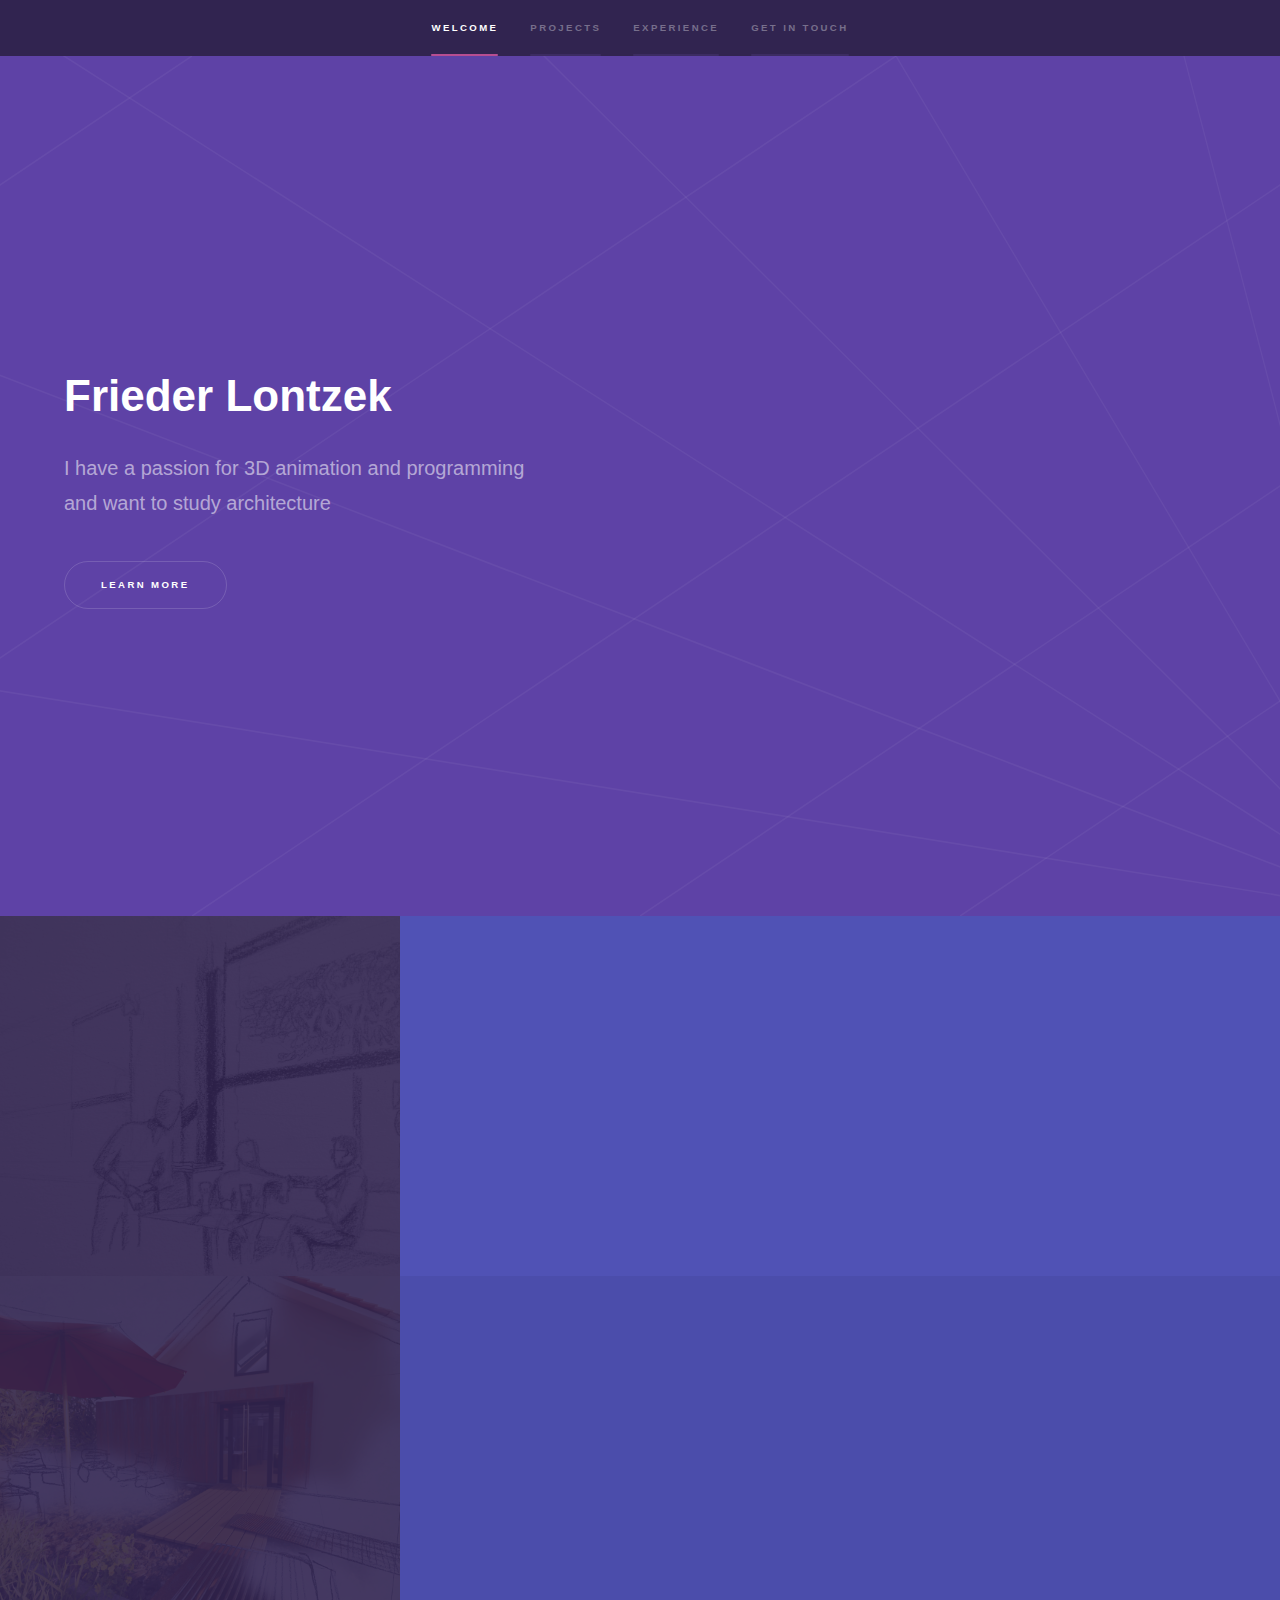
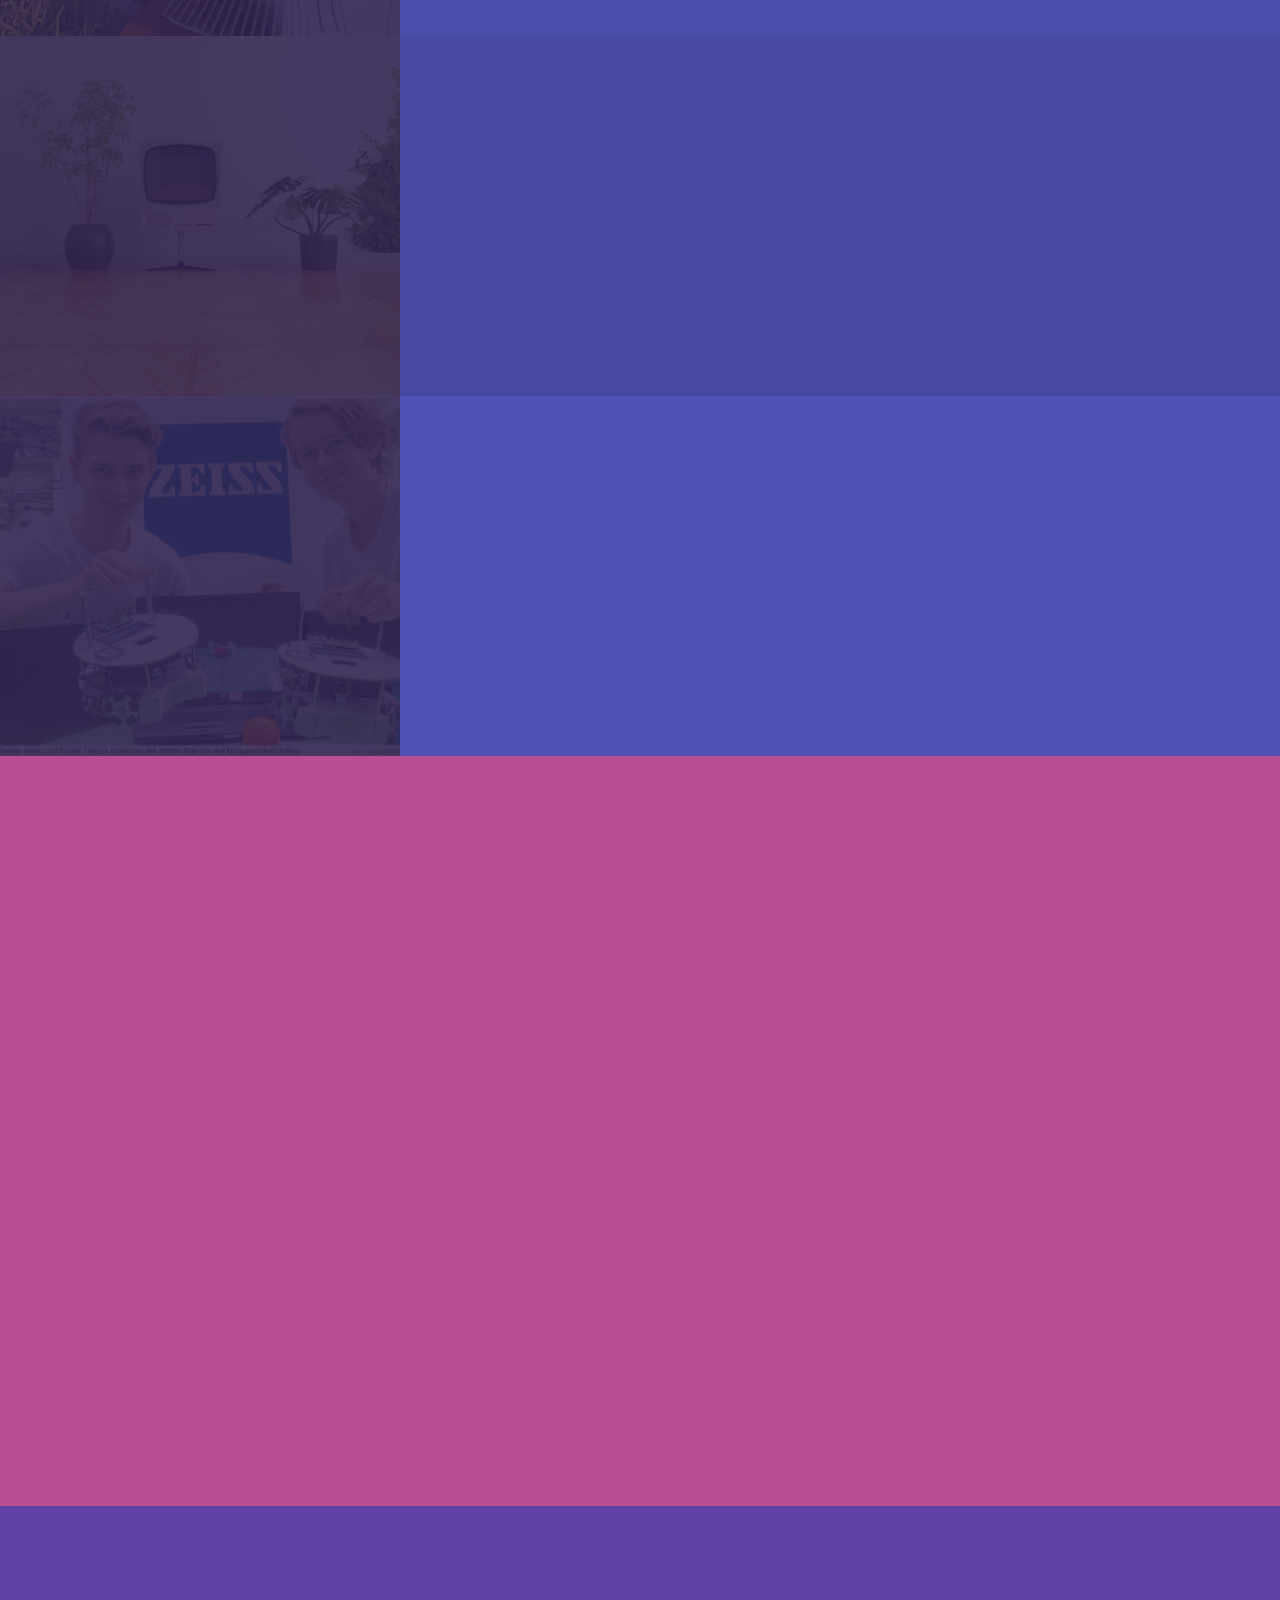
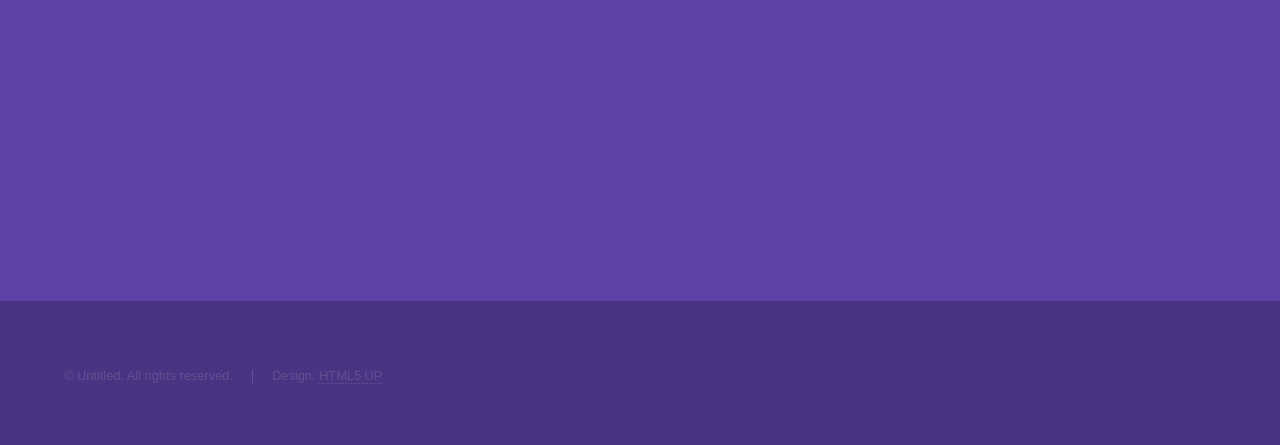
==== commit 5a17c939: "Revert "edit"" ====
--- a/index.html
+++ b/index.html
@@ -44,7 +44,7 @@
 						</div>
 					</section>
 
-				<!-- One 
+				<!-- One -->
 					<section id="one" class="wrapper style2 spotlights">
 						<section>
 							<a href="portfolioTU.html" class="image"><img src="images/pic19.jpg" alt="" data-position="center center" /></a>
@@ -58,7 +58,6 @@
 								</div>
 							</div>
 						</section>
-				-->
 
 						<section>
 							<a href="internship.html" class="image"><img src="images/pic07.png" alt="" data-position="center center" /></a>
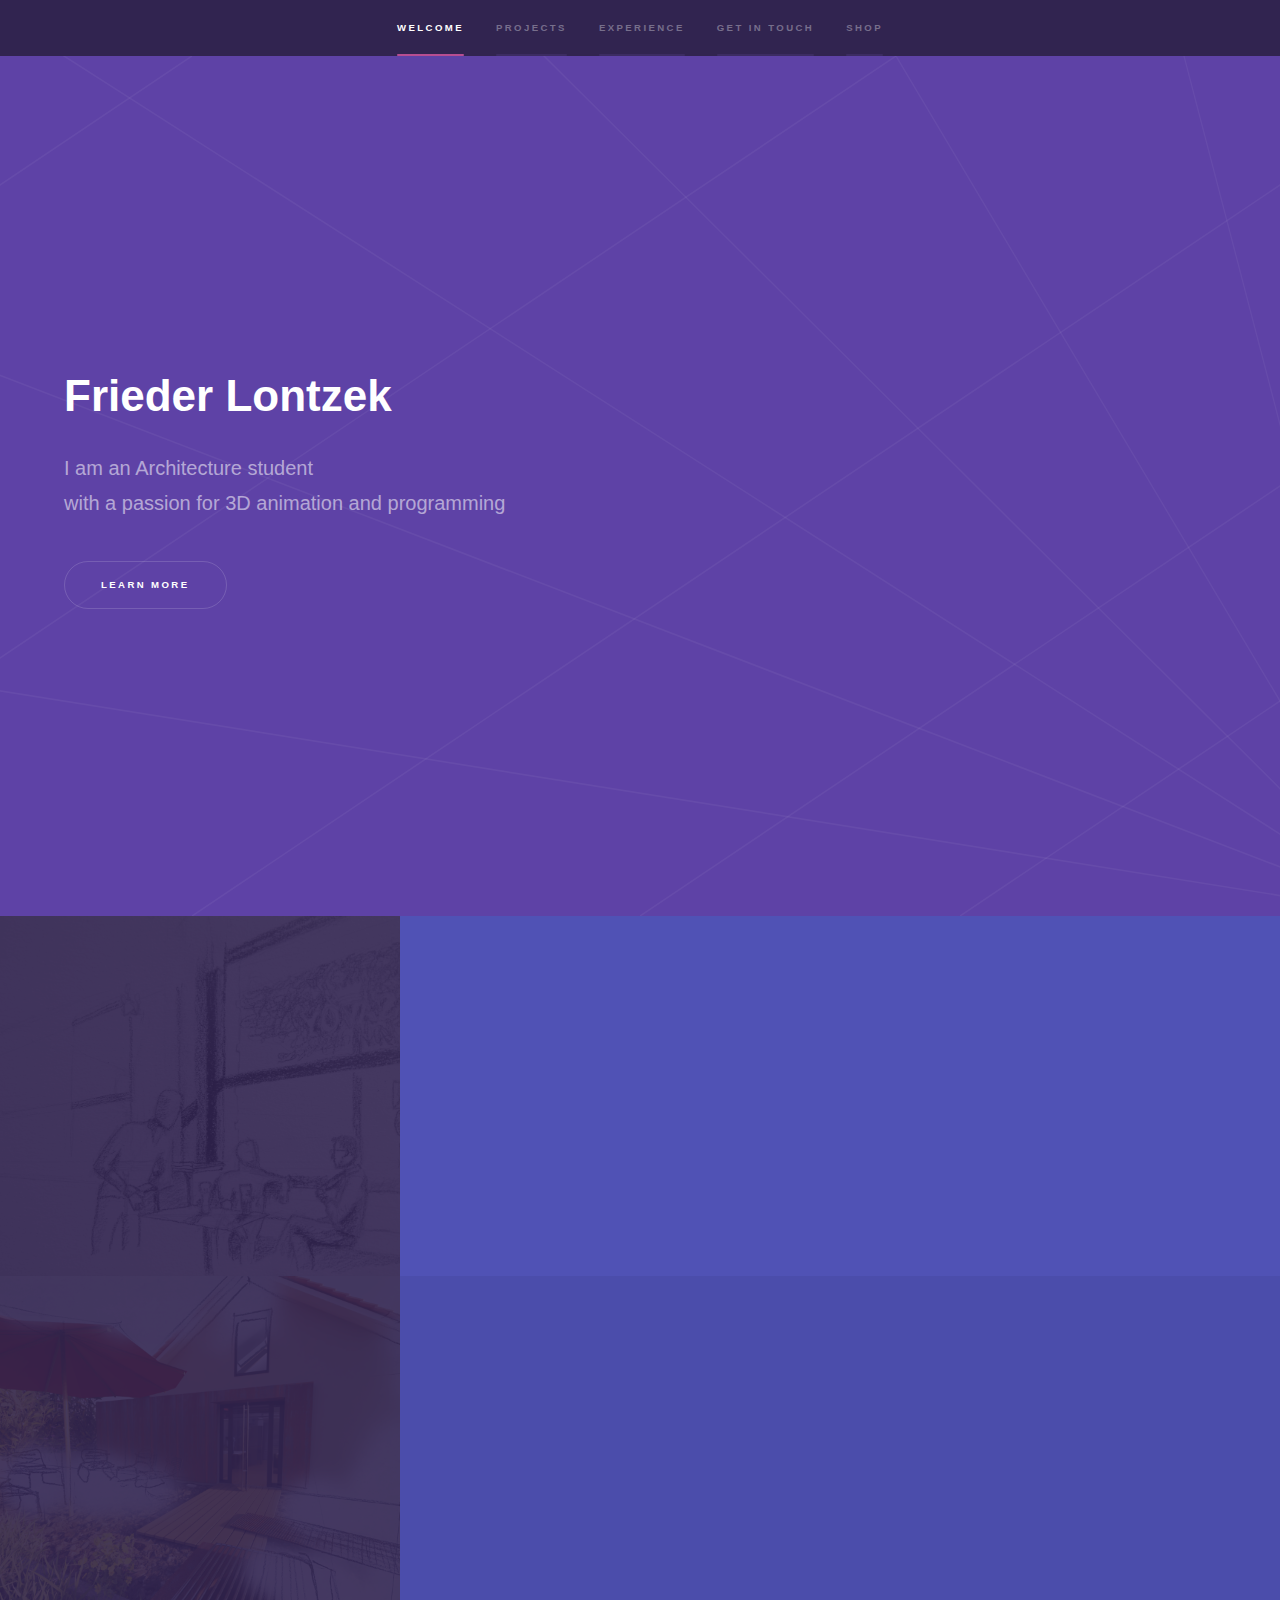
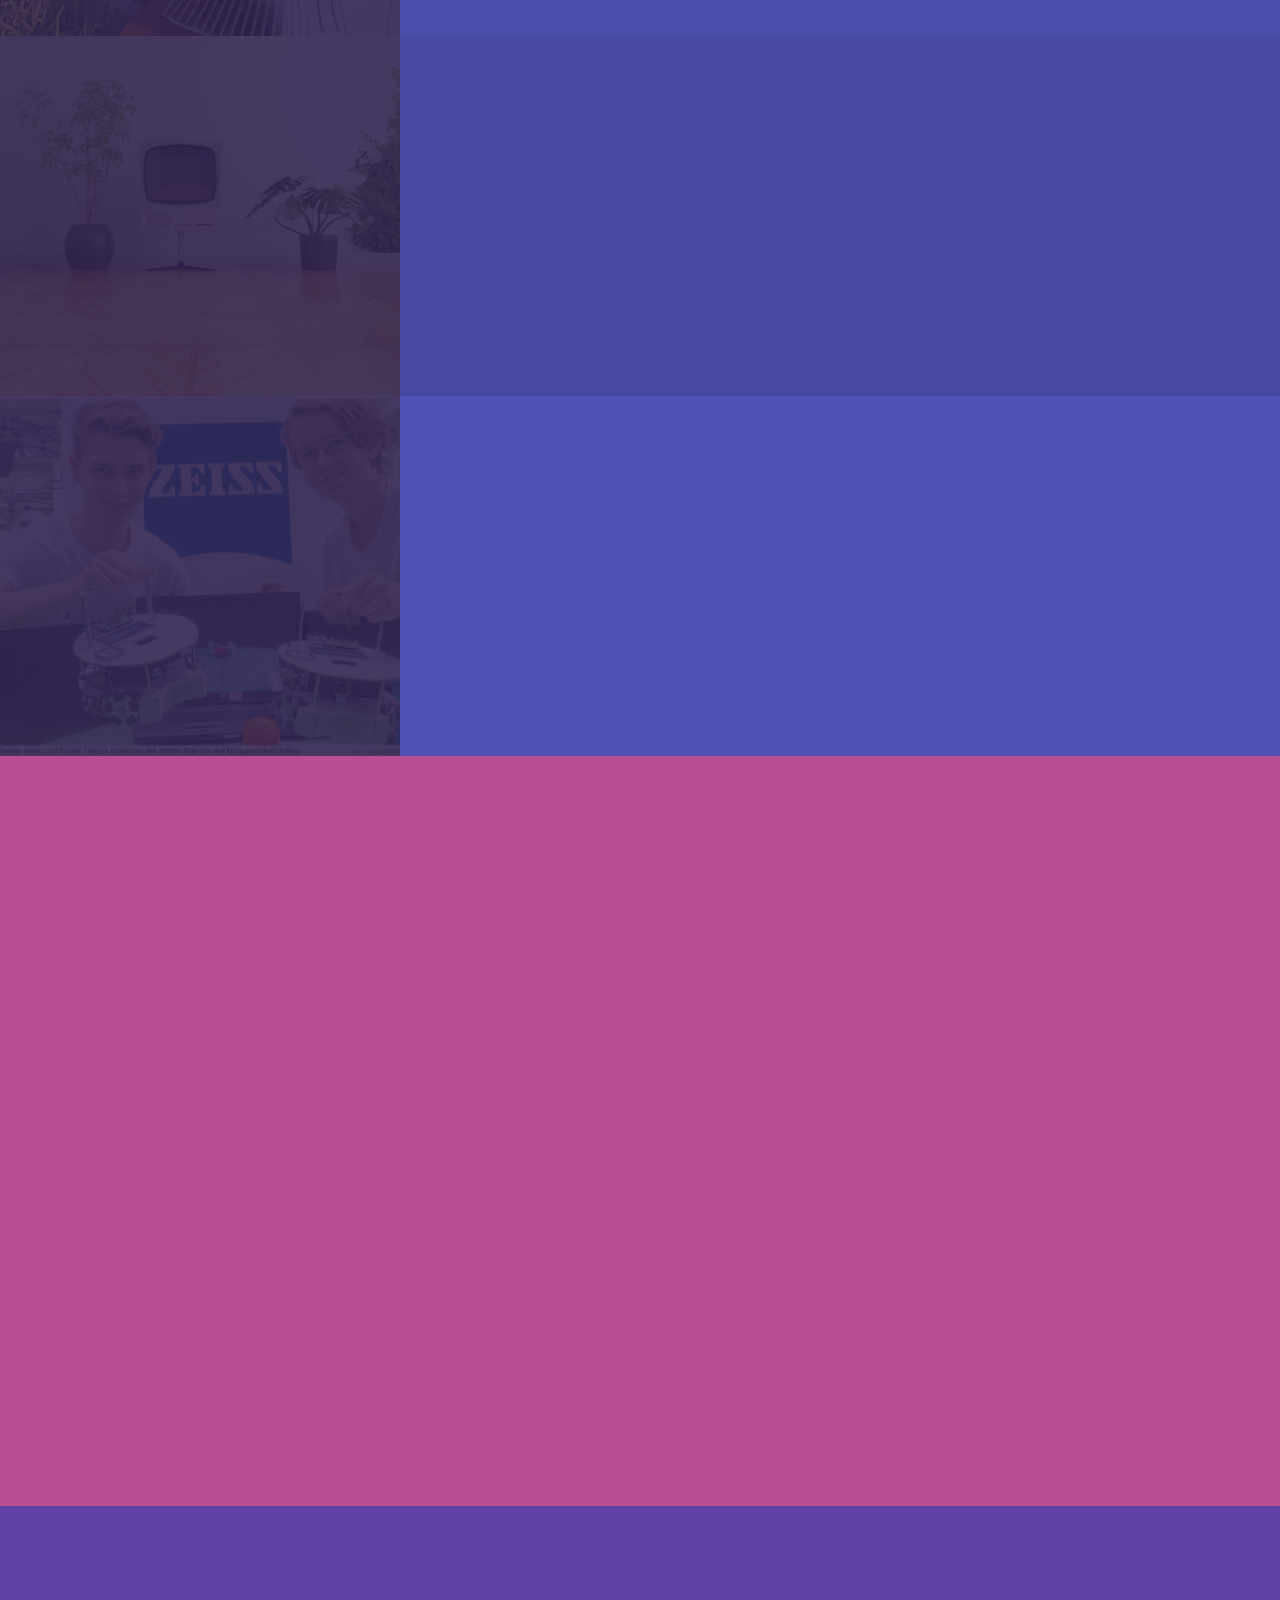
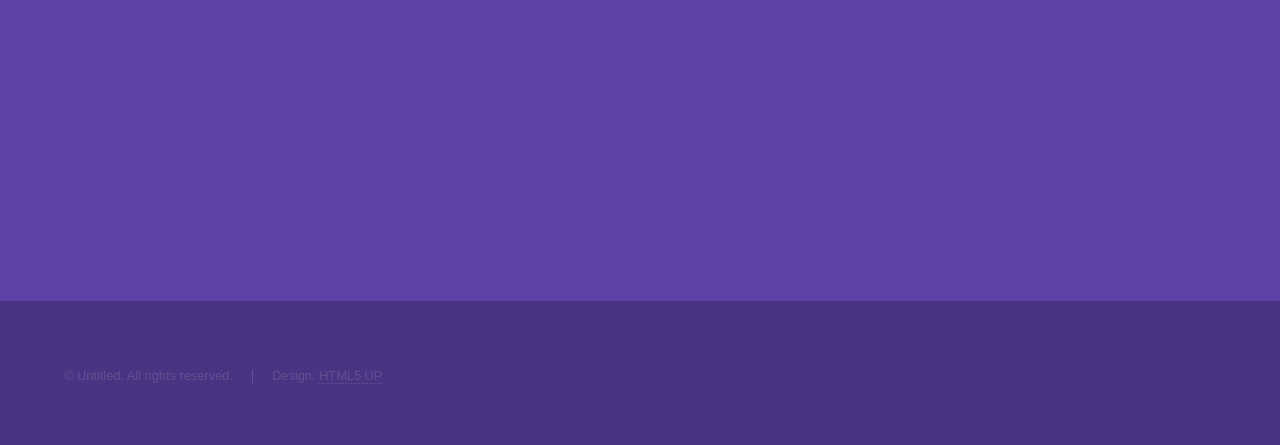
==== commit c12a0a9b: "redirect to shop" ====
--- a/index.html
+++ b/index.html
@@ -24,6 +24,9 @@
 							<li><a href="#one">Projects</a></li>
 							<li><a href="#two">Experience</a></li>
 							<li><a href="#three">Get in touch</a></li>
+							<li><a href="assets.html">SHOP</a></li>
+
+							
 						</ul>
 					</nav>
 				</div>
@@ -36,8 +39,8 @@
 					<section id="intro" class="wrapper style1 fullscreen fade-up">
 						<div class="inner">
 							<h1>Frieder Lontzek</h1>
-							<p>I have a passion for 3D animation and programming<br/>
-							and want to study architecture</p>
+							<p>I am an Architecture student<br/>
+								with a passion for 3D animation and programming</p>
 							<ul class="actions">
 								<li><a href="#one" class="button scrolly">Learn more</a></li>
 							</ul>
